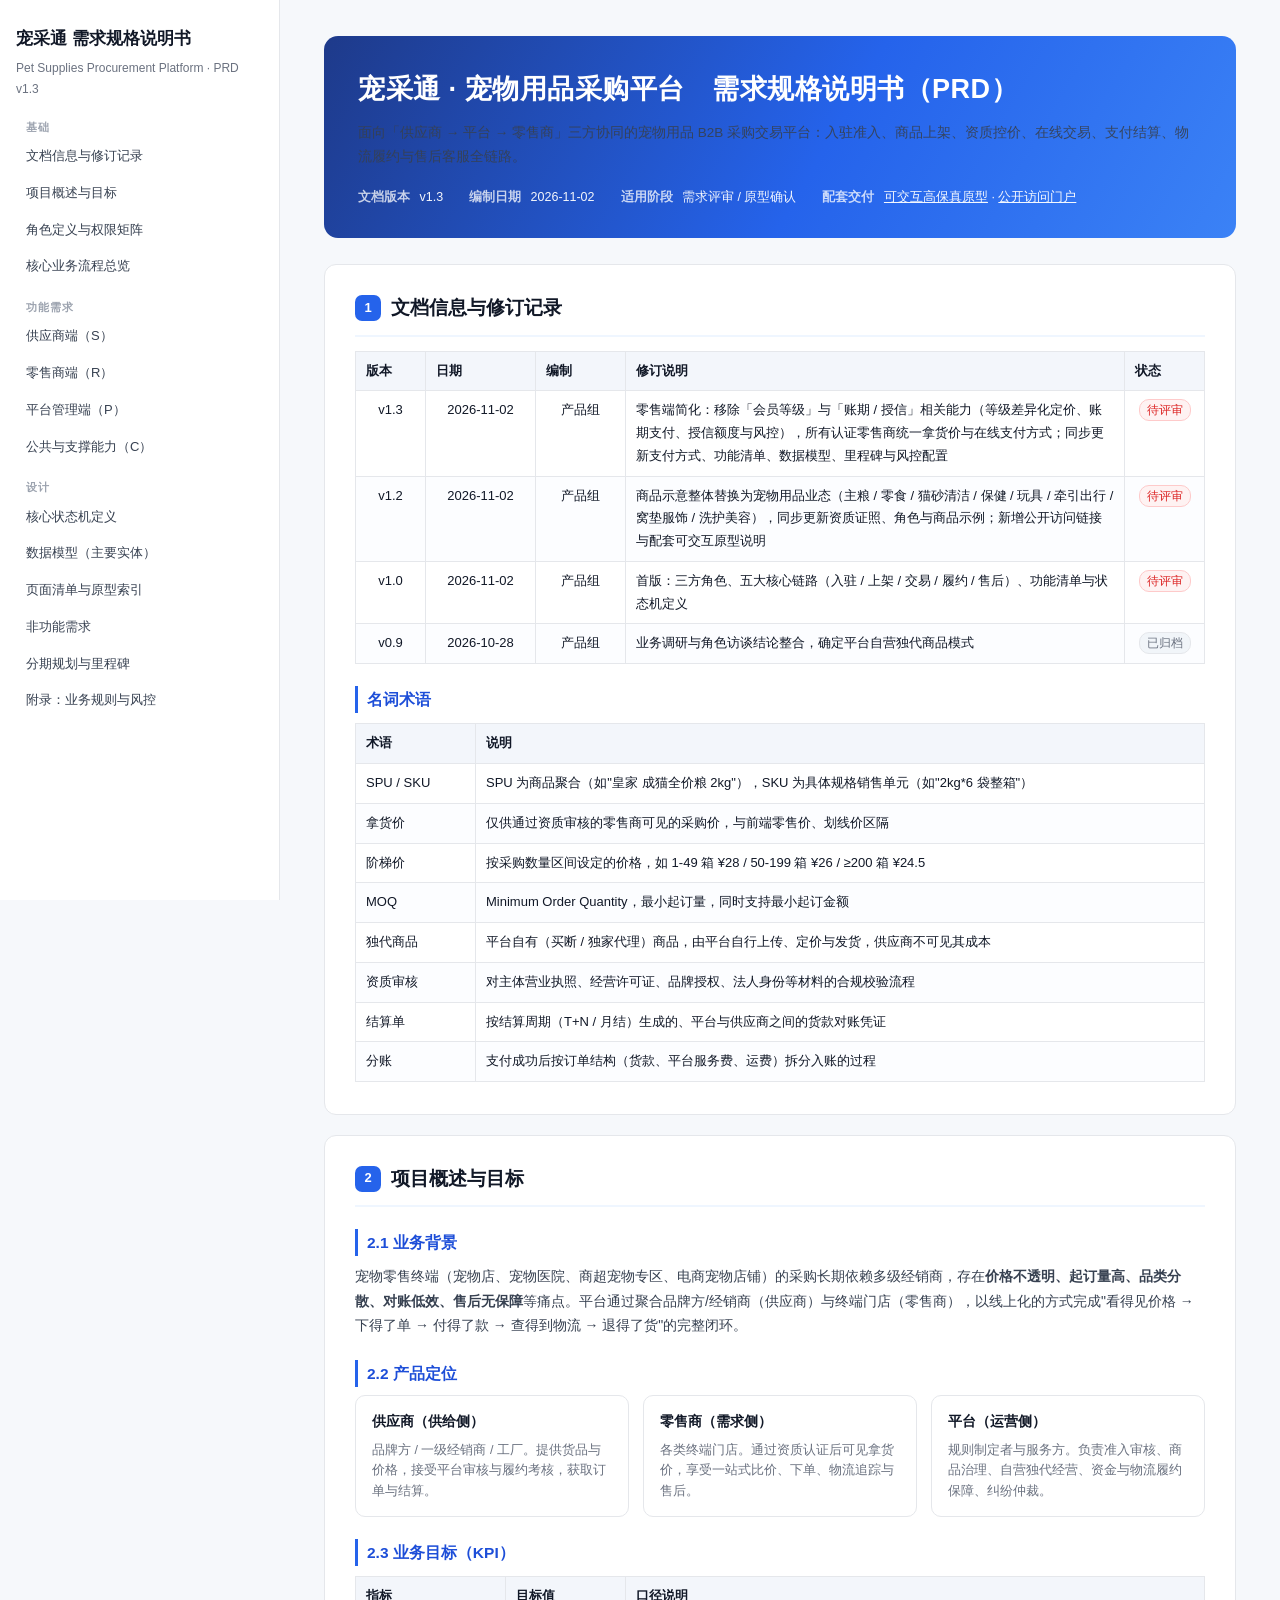
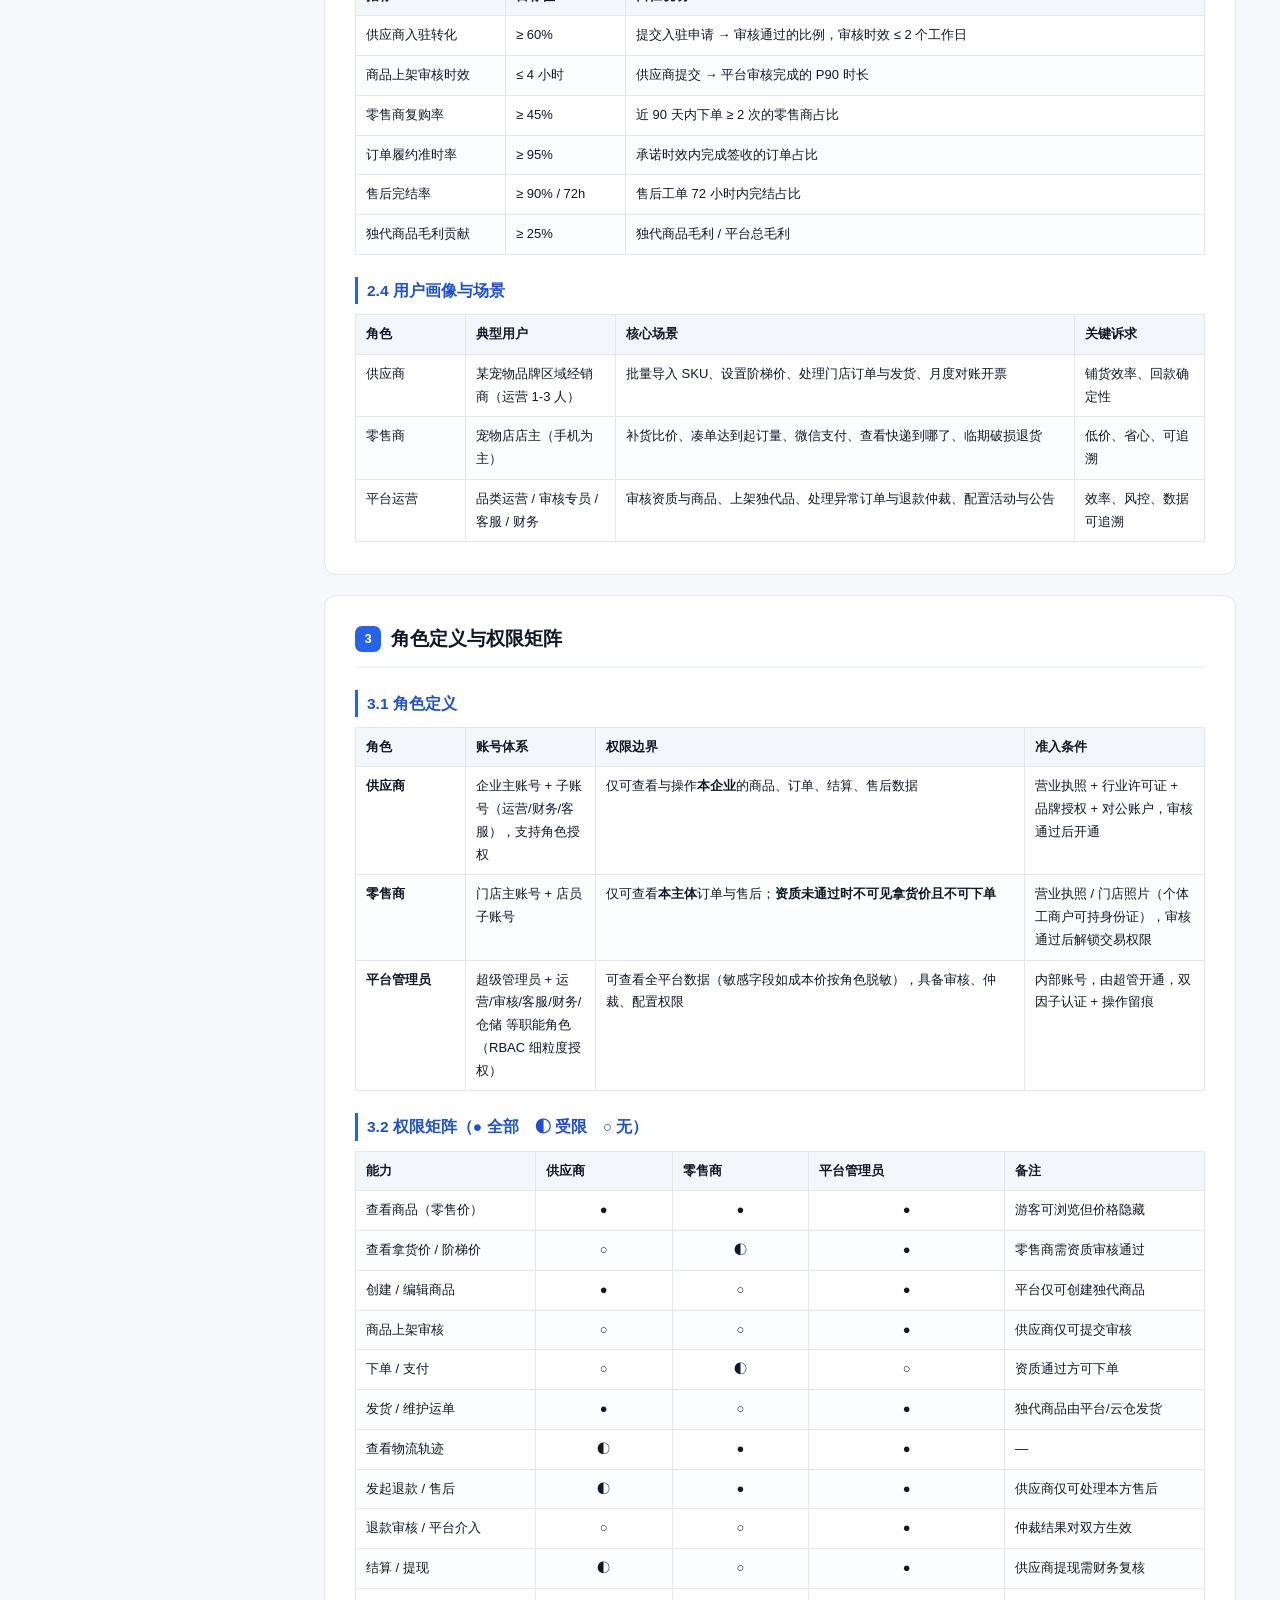
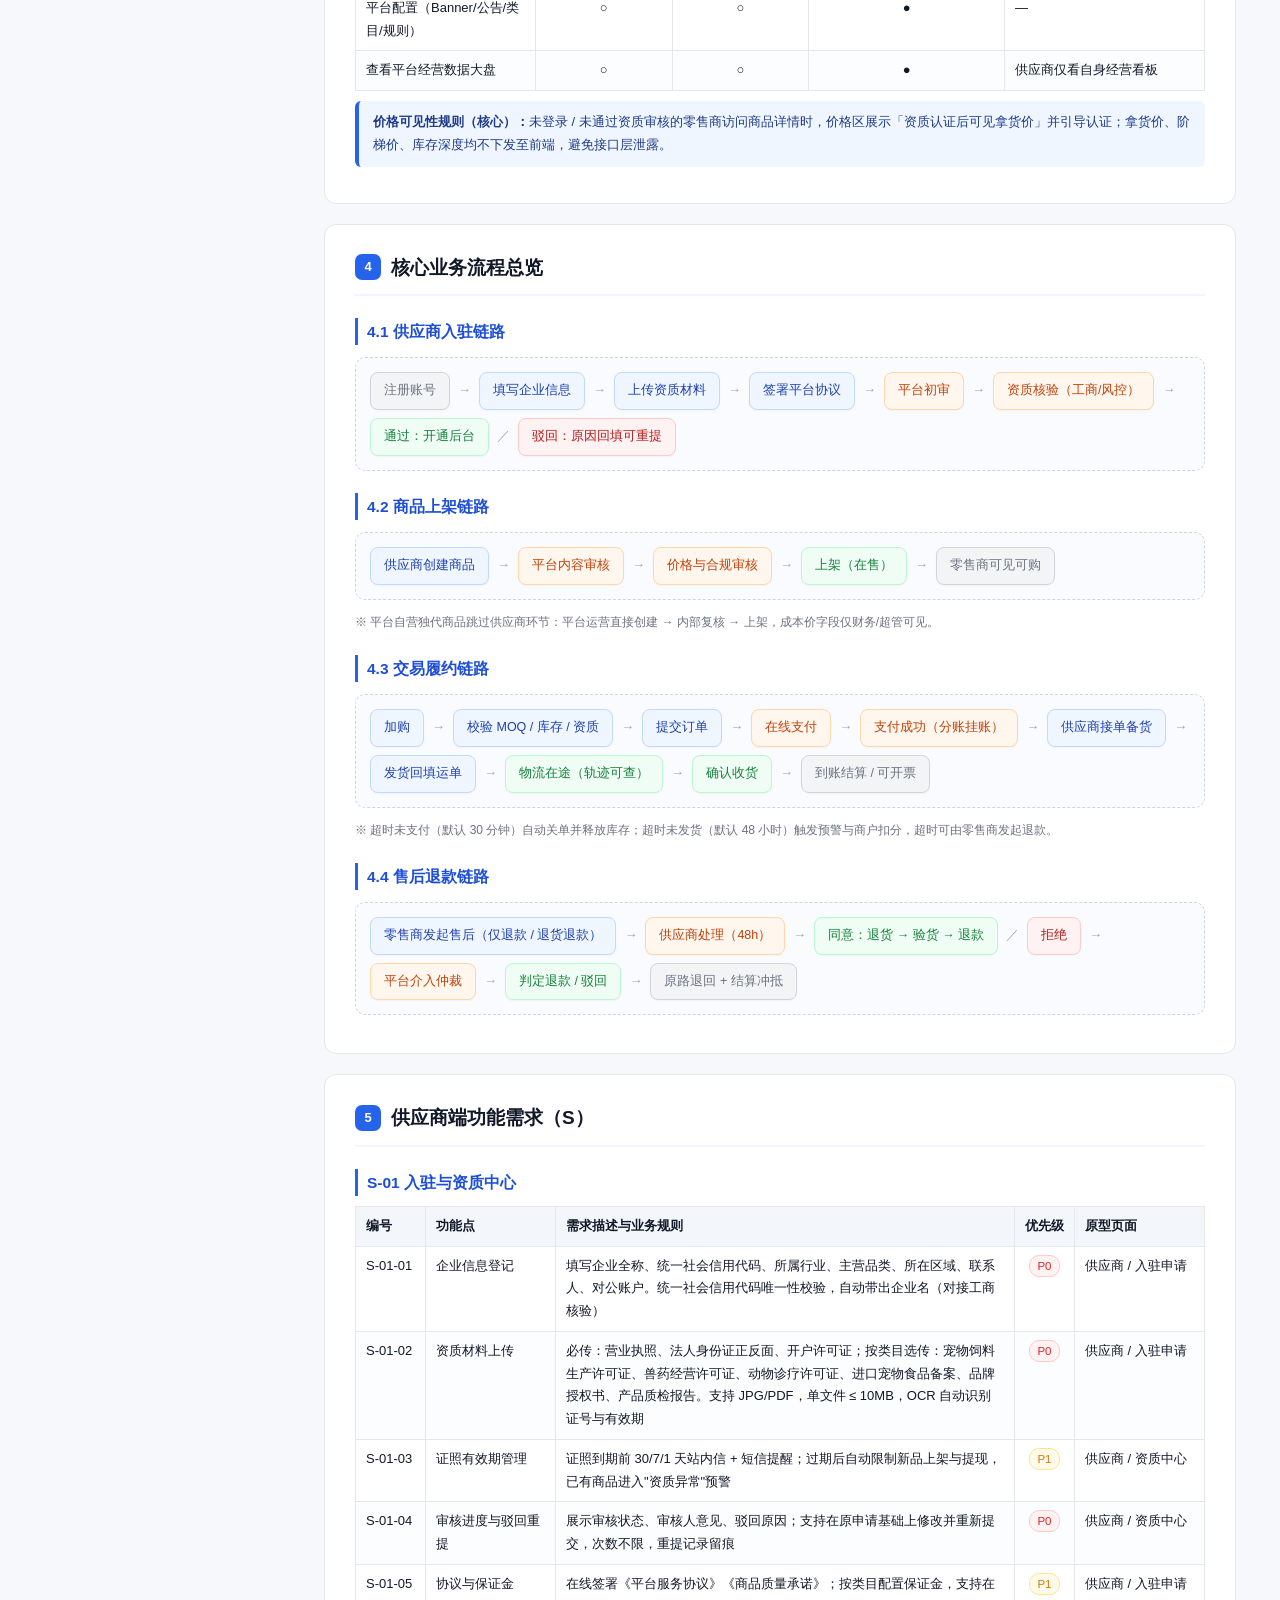
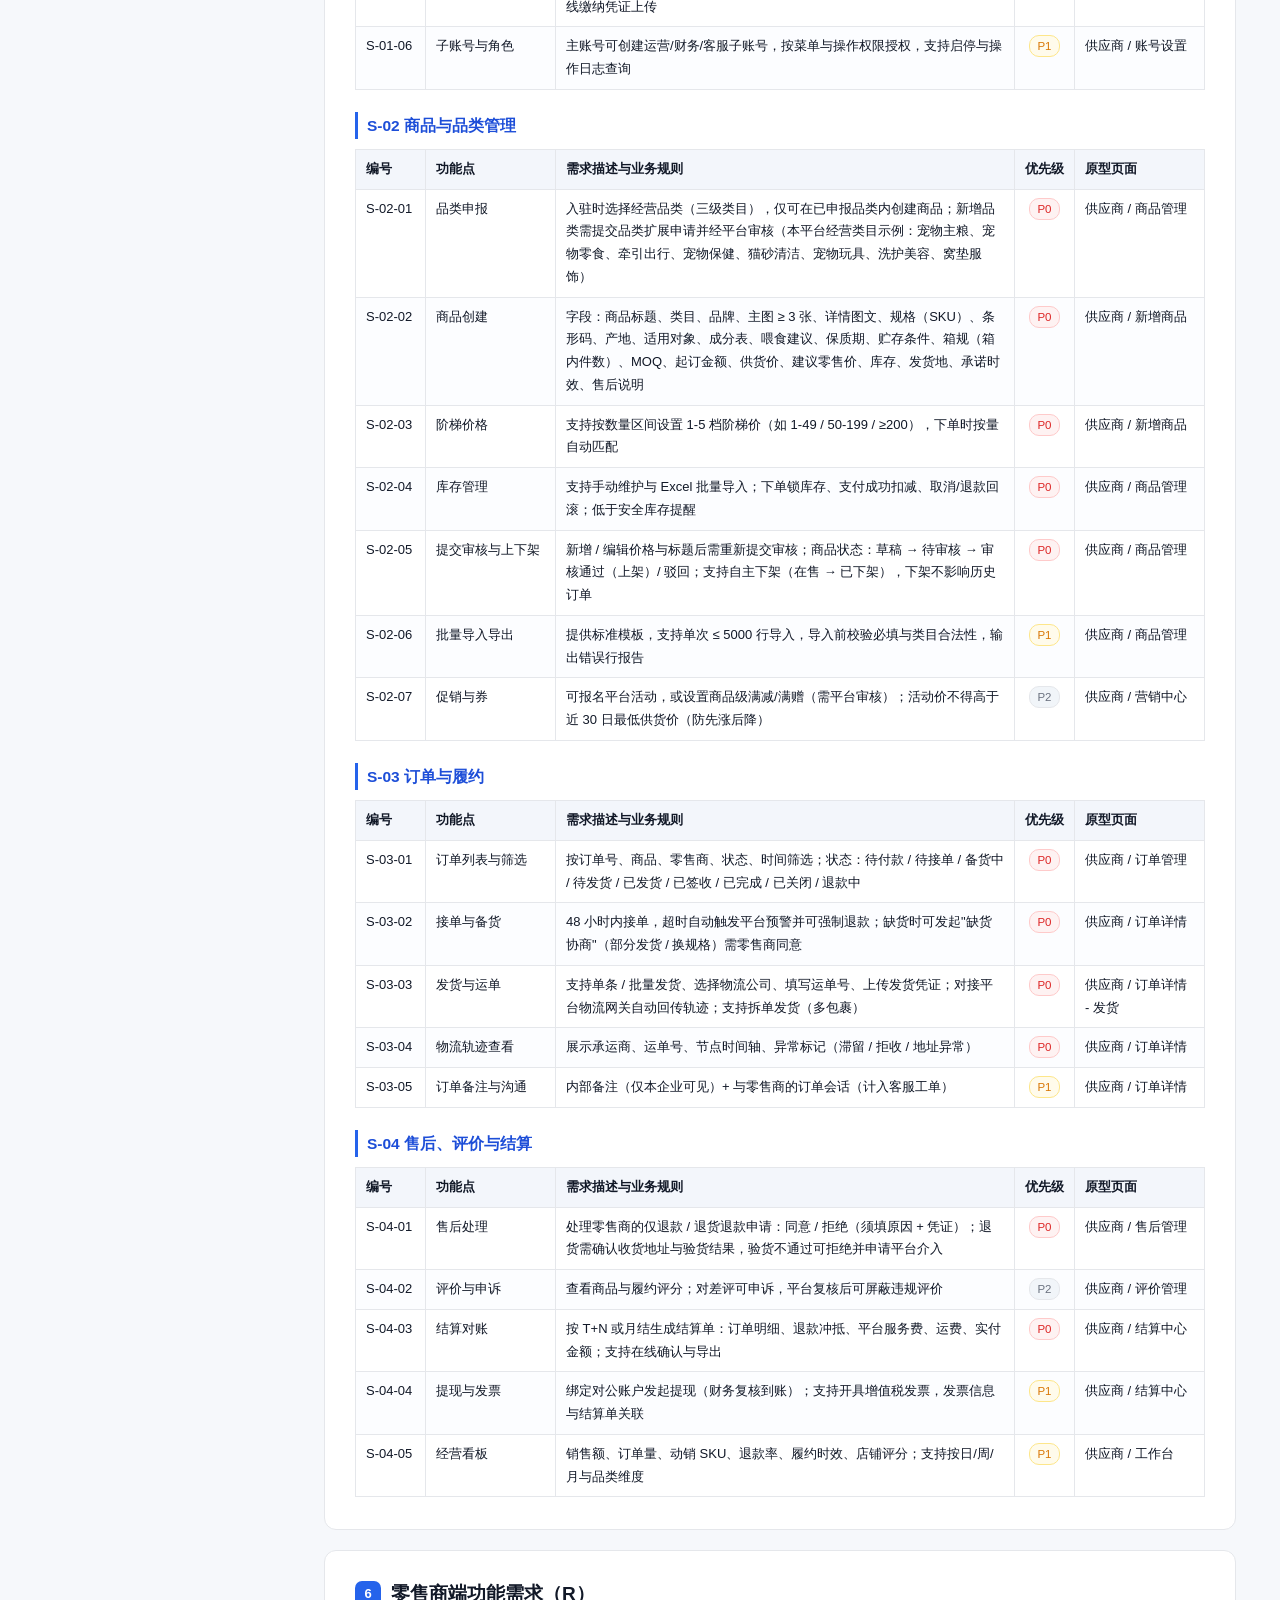
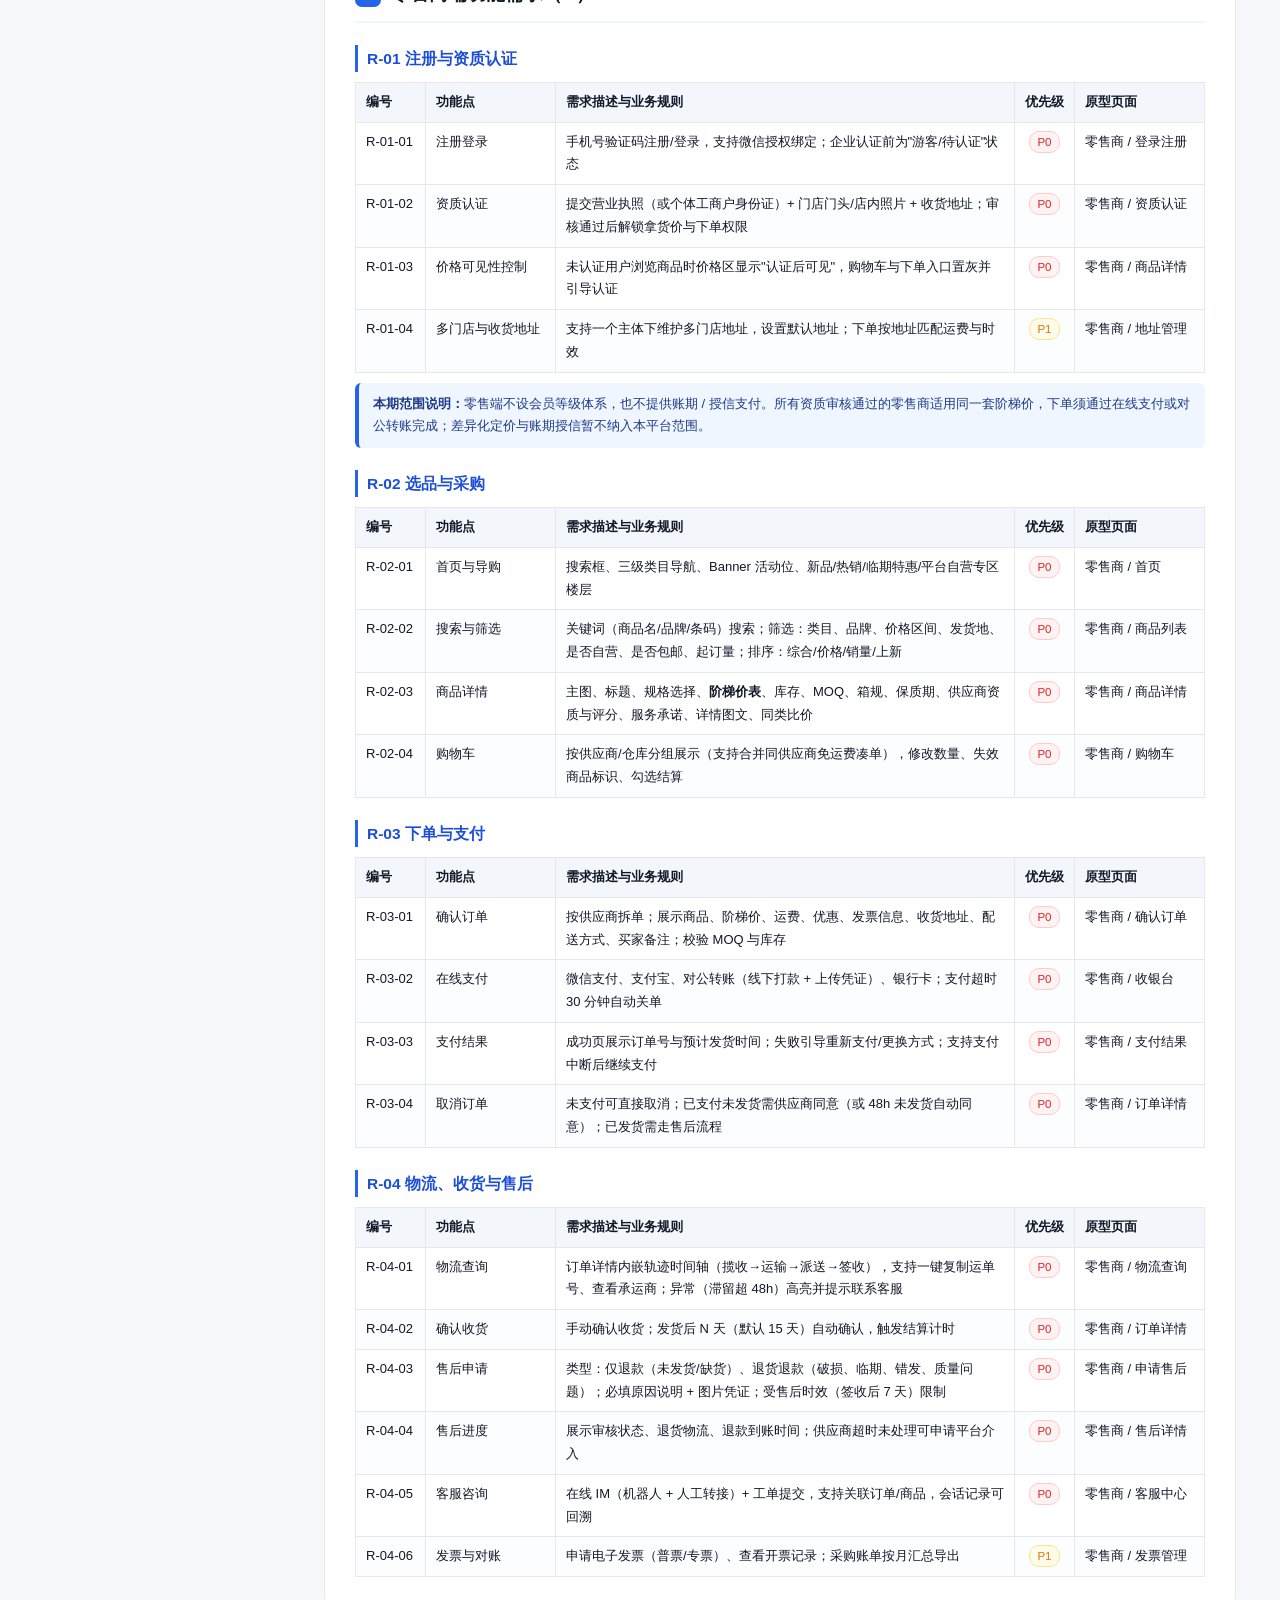
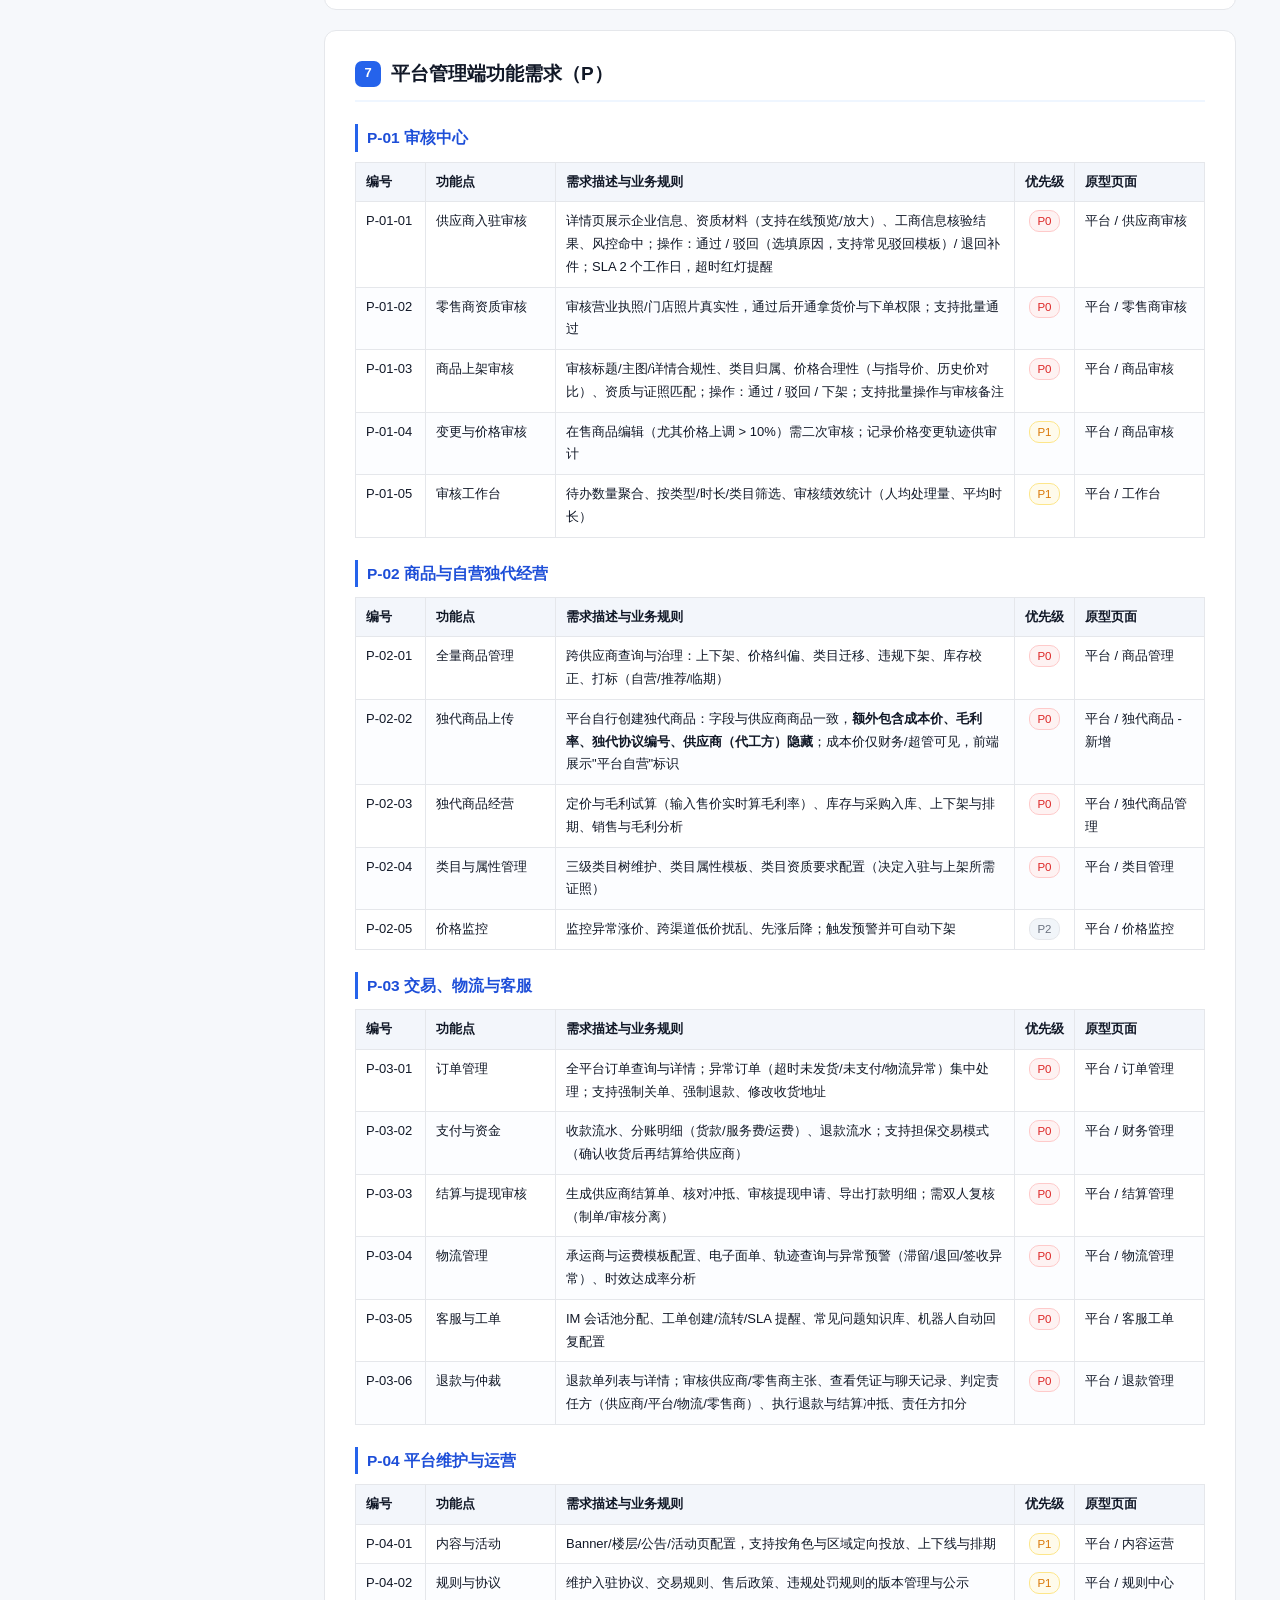
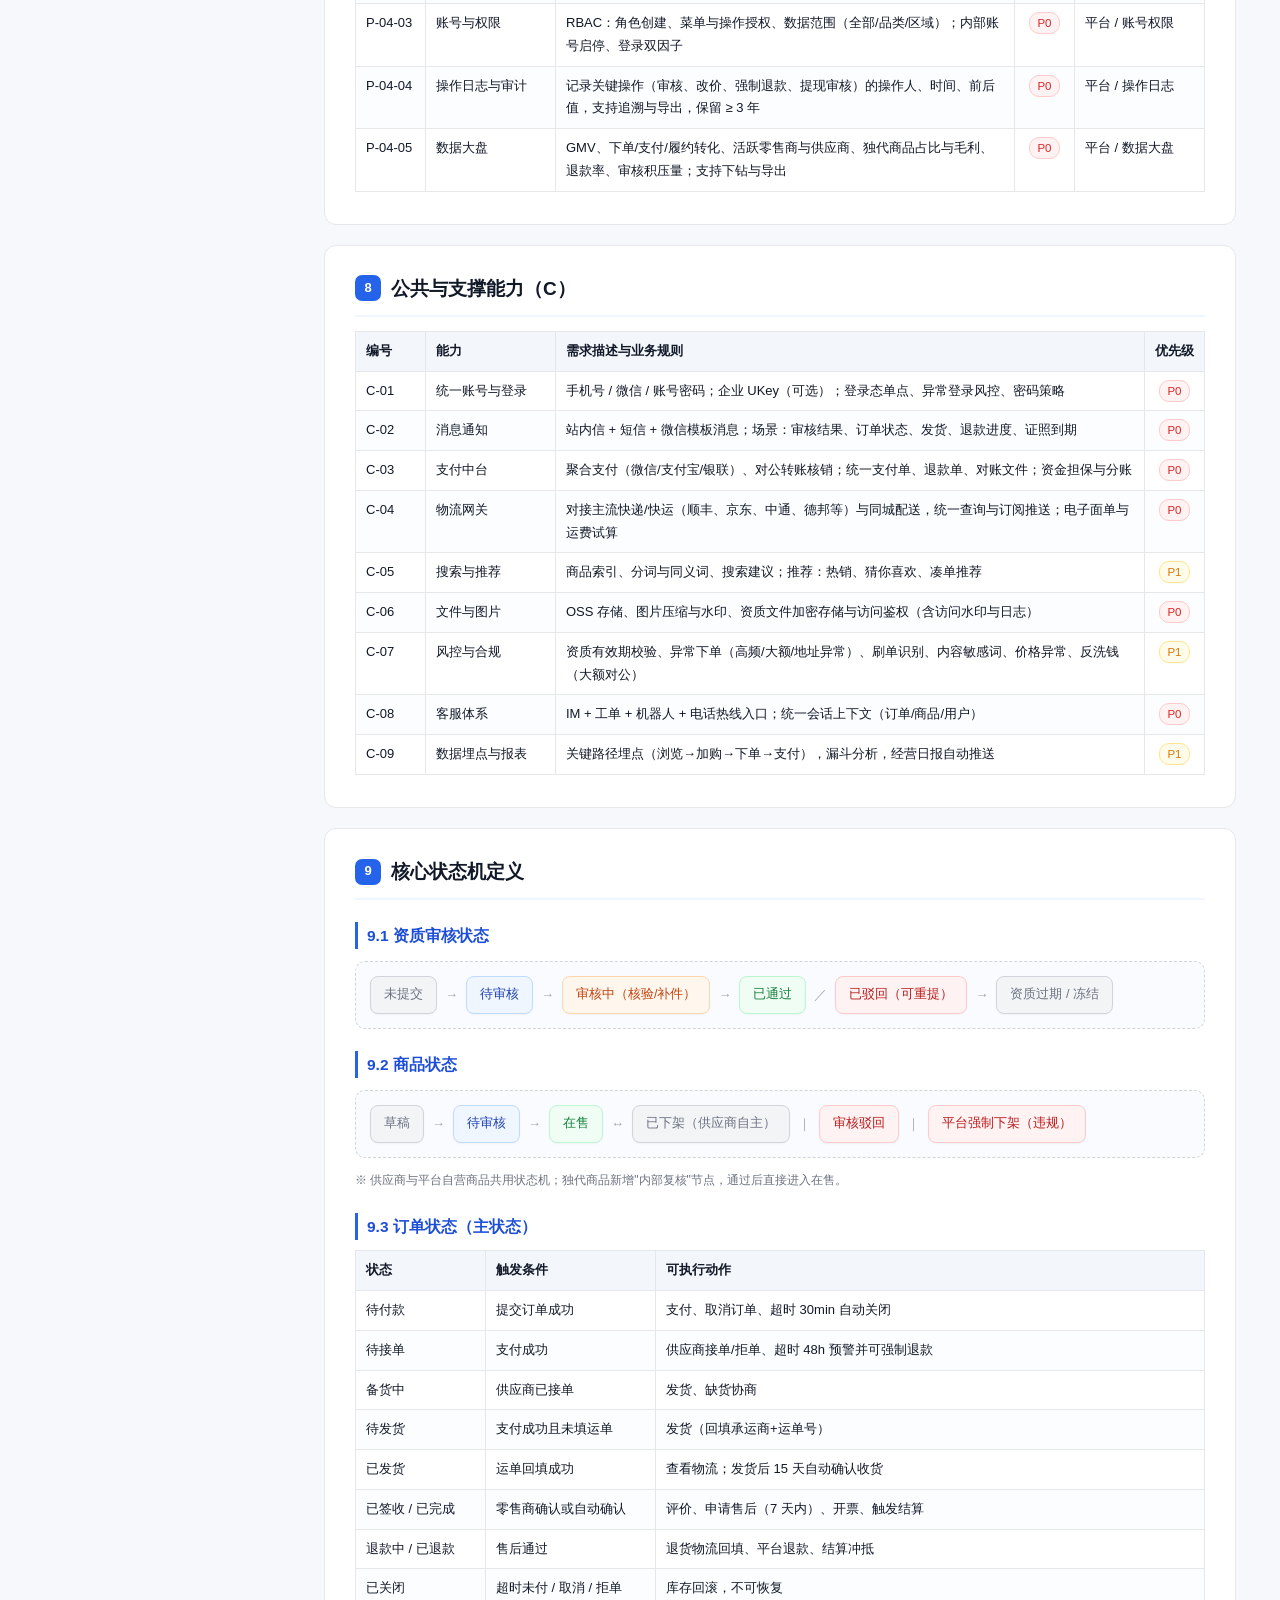
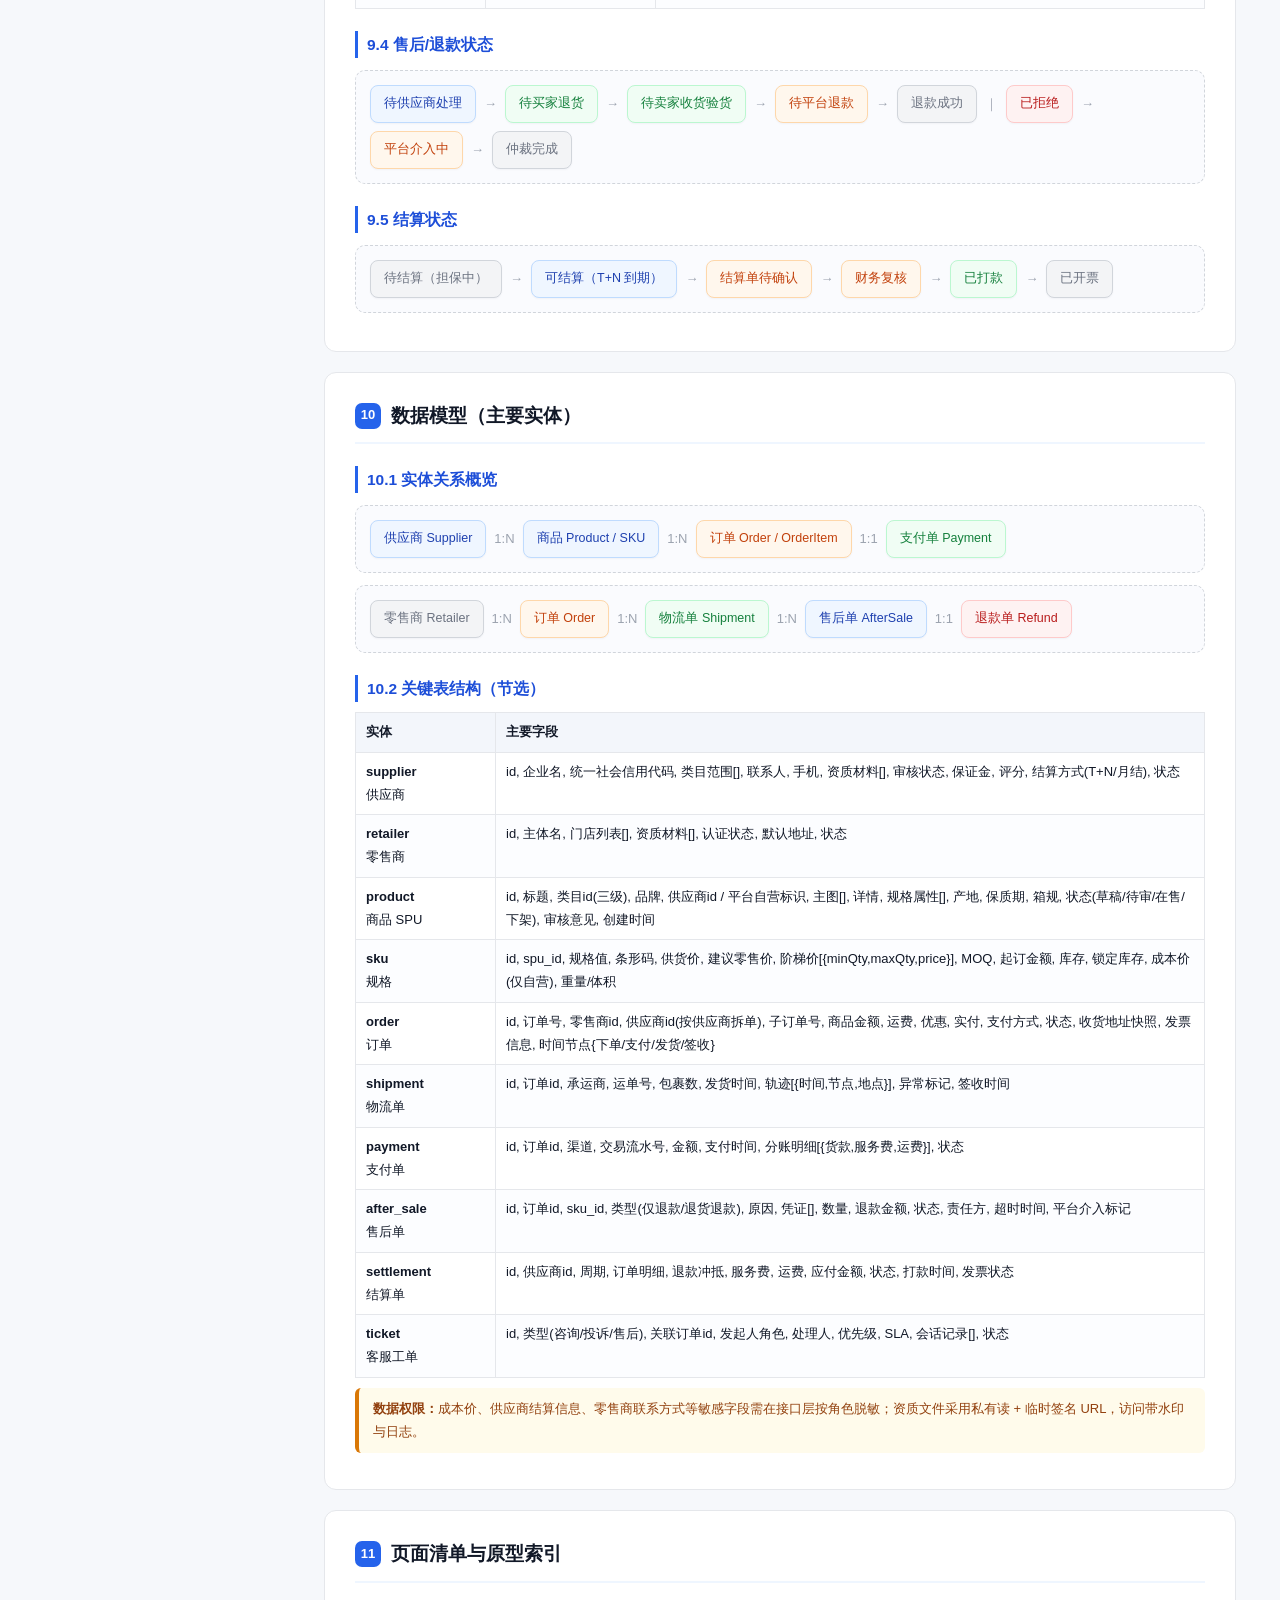
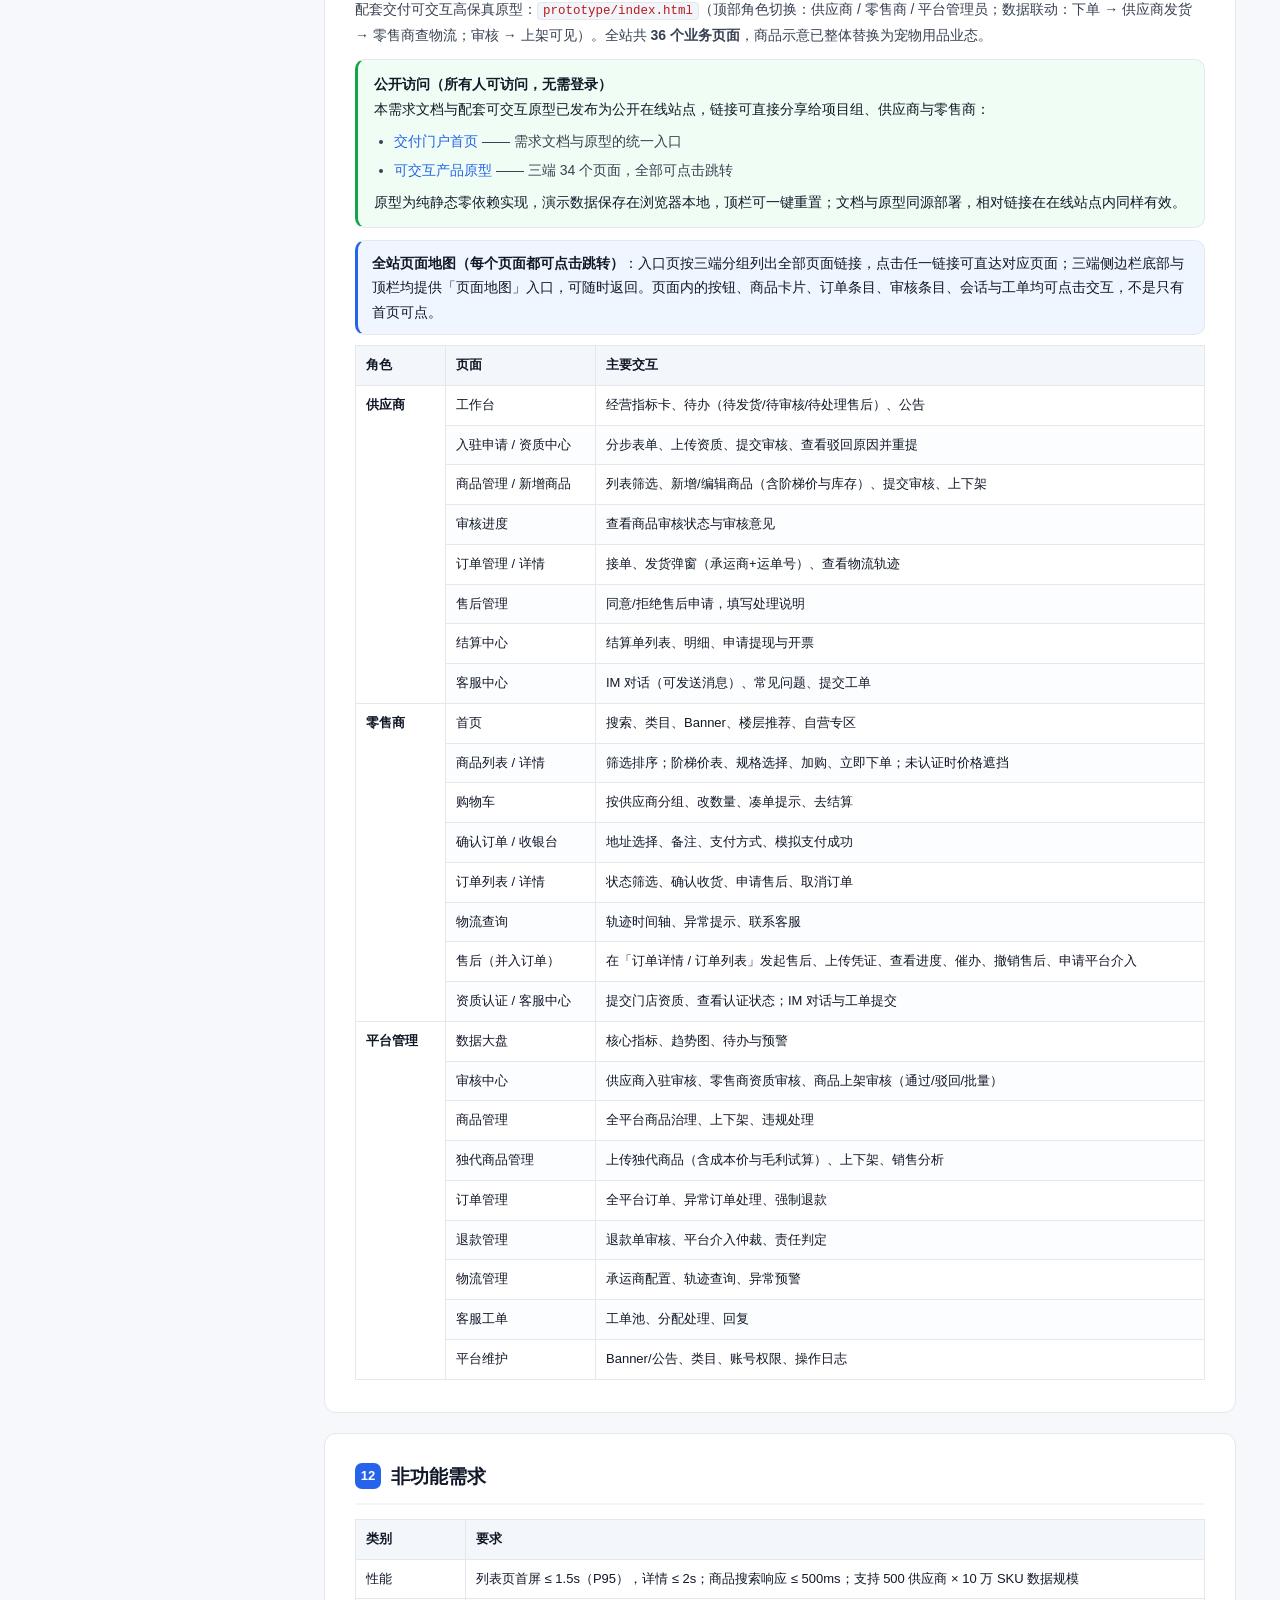
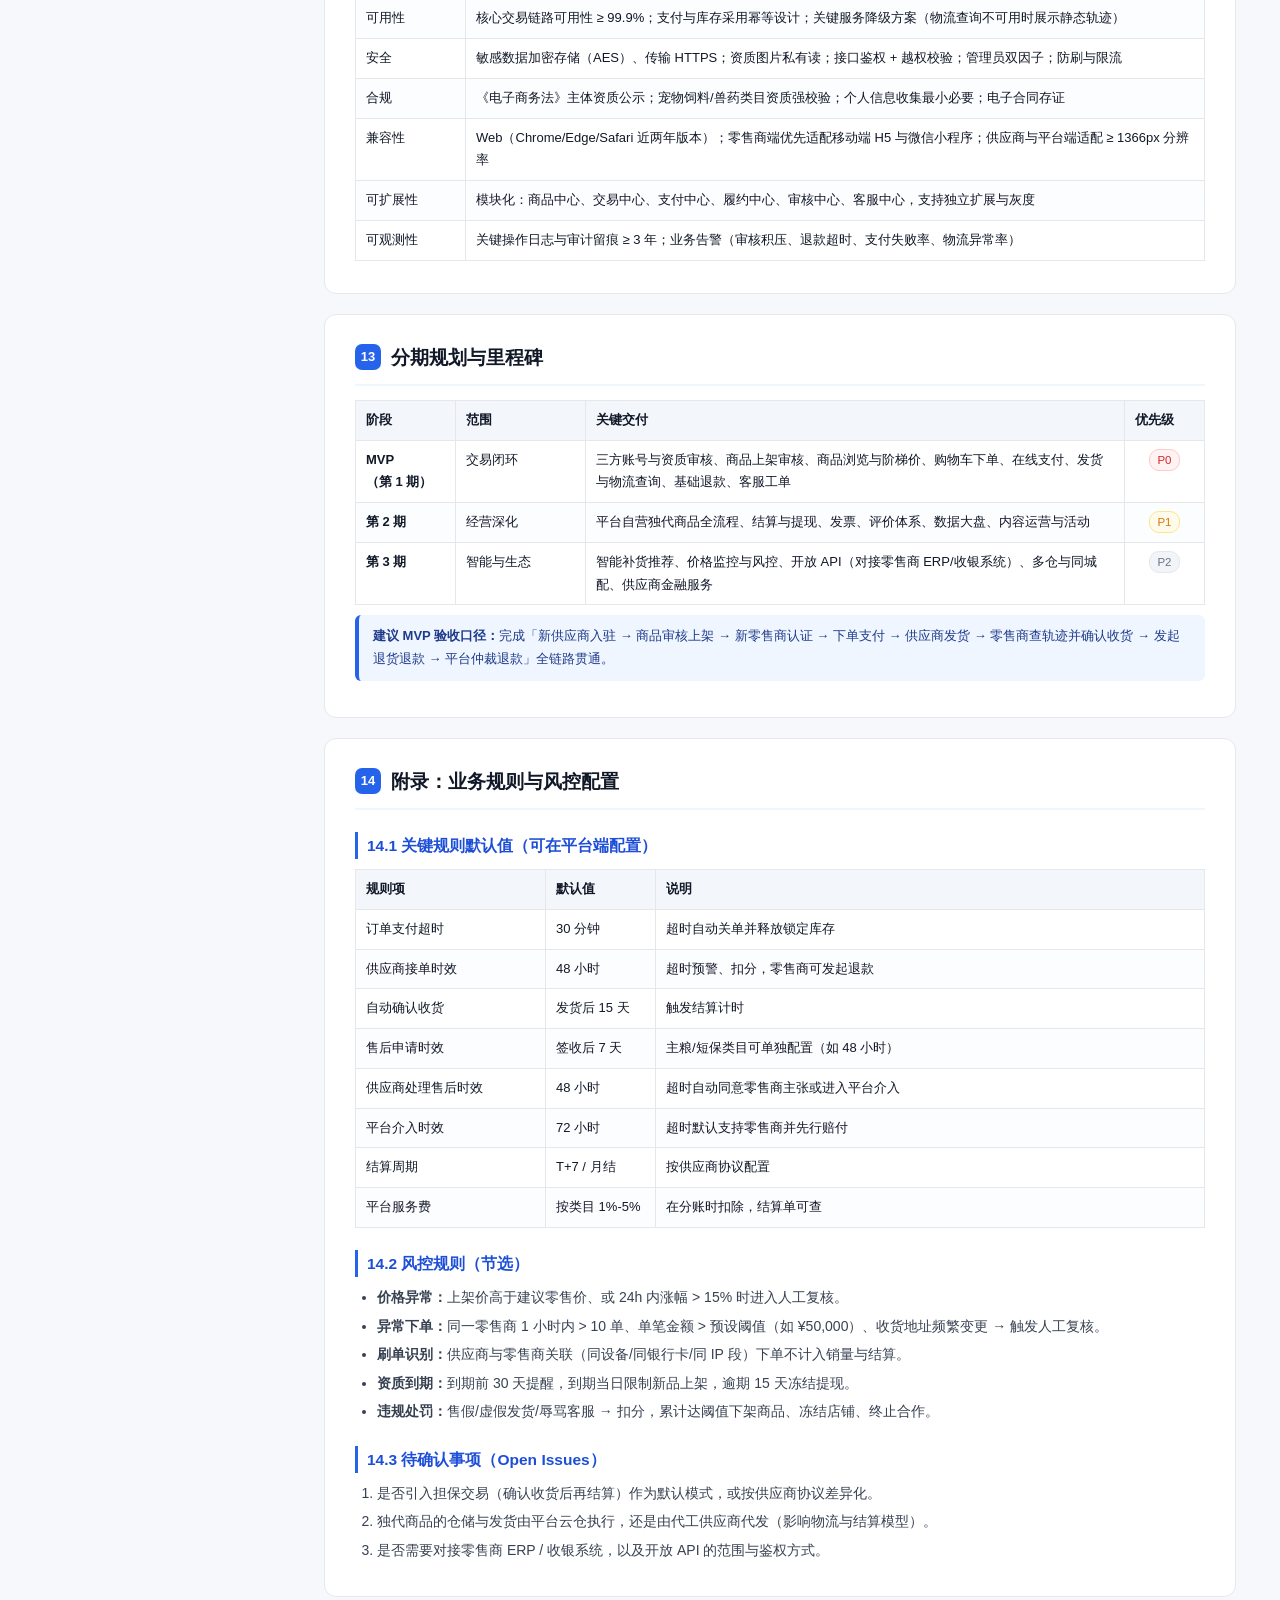
==== prd.html @ f3152f4f "feat: 宠采通宠物用品采购平台 PRD 与可交互原型（34 页）" ====
<!DOCTYPE html>
<html lang="zh-CN">
<head>
<meta charset="UTF-8">
<link rel="icon" href="data:image/svg+xml,<svg xmlns='http://www.w3.org/2000/svg' viewBox='0 0 100 100'><text y='.9em' font-size='90'>🐾</text></svg>">
<meta name="viewport" content="width=device-width, initial-scale=1.0">
<title>宠采通 · 宠物用品采购平台 需求规格说明书</title>
<style>
  :root{
    --brand:#2563eb; --brand-600:#1d4ed8; --brand-50:#eff6ff;
    --accent:#f97316; --accent-50:#fff7ed;
    --ok:#16a34a; --ok-50:#f0fdf4;
    --warn:#d97706; --warn-50:#fffbeb;
    --err:#dc2626; --err-50:#fef2f2;
    --t1:#111827; --t2:#374151; --t3:#6b7280; --t4:#9ca3af;
    --bd:#e5e7eb; --bd-2:#d1d5db; --bg:#f6f8fb; --card:#ffffff;
  }
  *{box-sizing:border-box}
  body{margin:0;background:var(--bg);color:var(--t1);
    font-family:"PingFang SC","Microsoft YaHei","Helvetica Neue",Arial,sans-serif;
    font-size:14px;line-height:1.75;-webkit-font-smoothing:antialiased}
  a{color:var(--brand);text-decoration:none}
  a:hover{text-decoration:underline}
  .layout{display:flex;max-width:1440px;margin:0 auto;align-items:flex-start}
  /* 侧边目录 */
  .toc{position:sticky;top:0;width:280px;flex:0 0 280px;height:100vh;overflow-y:auto;
    background:var(--card);border-right:1px solid var(--bd);padding:24px 16px 60px}
  .toc h1{font-size:17px;margin:0 0 4px}
  .toc .sub{font-size:12px;color:var(--t3);margin-bottom:18px}
  .toc ol{list-style:none;margin:0;padding:0;font-size:13px}
  .toc li{margin:2px 0}
  .toc a{display:block;padding:6px 10px;border-radius:6px;color:var(--t2)}
  .toc a:hover{background:var(--brand-50);color:var(--brand);text-decoration:none}
  .toc .lv2{padding-left:26px;font-size:12.5px;color:var(--t3)}
  .toc .grp{margin-top:14px;padding:0 10px;font-size:11px;letter-spacing:1px;color:var(--t4);font-weight:700}
  /* 正文 */
  main{flex:1;min-width:0;padding:36px 44px 100px;background:var(--bg)}
  .doc-head{background:linear-gradient(120deg,#1e3a8a,#2563eb 55%,#3b82f6);
    color:#fff;border-radius:14px;padding:30px 34px;margin-bottom:26px}
  .doc-head h1{font-size:27px;margin:0 0 8px;letter-spacing:.5px}
  .doc-head p{margin:0;opacity:.9;font-size:13.5px}
  .meta{display:flex;gap:26px;flex-wrap:wrap;margin-top:18px;font-size:12.5px;opacity:.95}
  .meta b{font-weight:600;opacity:.8;margin-right:6px}
  section{background:var(--card);border:1px solid var(--bd);border-radius:12px;
    padding:26px 30px;margin-bottom:20px}
  h2{font-size:19px;margin:0 0 14px;padding-bottom:10px;border-bottom:2px solid var(--brand-50);
    display:flex;align-items:center;gap:10px}
  h2 .n{background:var(--brand);color:#fff;width:26px;height:26px;border-radius:7px;
    font-size:13px;display:inline-flex;align-items:center;justify-content:center}
  h3{font-size:15.5px;margin:22px 0 8px;color:var(--brand-600);
    border-left:3px solid var(--brand);padding-left:9px}
  h4{font-size:14px;margin:16px 0 6px;color:var(--t1)}
  p{margin:8px 0;color:var(--t2)}
  ul,ol{margin:8px 0;padding-left:22px;color:var(--t2)}
  li{margin:4px 0}
  table{width:100%;border-collapse:collapse;margin:10px 0 6px;font-size:13px}
  th,td{border:1px solid var(--bd);padding:8px 10px;text-align:left;vertical-align:top}
  th{background:#f3f6fb;color:var(--t1);font-weight:600;white-space:nowrap}
  tbody tr:nth-child(even) td{background:#fcfdff}
  td.c{text-align:center;white-space:nowrap}
  code{background:#f1f5f9;border:1px solid var(--bd);border-radius:4px;padding:1px 5px;
    font-family:Consolas,Menlo,monospace;font-size:12.5px;color:#b91c1c}
  .tag{display:inline-block;padding:1px 7px;border-radius:10px;font-size:11.5px;line-height:18px;
    border:1px solid transparent;white-space:nowrap}
  .p0{background:var(--err-50);color:var(--err);border-color:#fecaca}
  .p1{background:var(--warn-50);color:var(--warn);border-color:#fde68a}
  .p2{background:#f1f5f9;color:var(--t3);border-color:var(--bd)}
  .note{background:var(--brand-50);border-left:4px solid var(--brand);border-radius:6px;
    padding:10px 14px;margin:10px 0;font-size:13px;color:#1e3a8a}
  .warn{background:var(--warn-50);border-left:4px solid var(--warn);border-radius:6px;
    padding:10px 14px;margin:10px 0;font-size:13px;color:#92400e}
  /* 流程 / 状态机 */
  .flow{display:flex;align-items:center;flex-wrap:wrap;gap:8px;margin:12px 0;padding:14px;
    background:#fafbfe;border:1px dashed var(--bd-2);border-radius:10px}
  .node{background:#fff;border:1px solid var(--bd-2);border-radius:8px;padding:7px 13px;
    font-size:12.5px;box-shadow:0 1px 2px rgba(16,24,40,.04)}
  .node.blue{background:var(--brand-50);border-color:#bfdbfe;color:#1e40af}
  .node.green{background:var(--ok-50);border-color:#bbf7d0;color:#15803d}
  .node.orange{background:var(--accent-50);border-color:#fed7aa;color:#c2410c}
  .node.red{background:var(--err-50);border-color:#fecaca;color:#b91c1c}
  .node.gray{background:#f3f4f6;color:var(--t3)}
  .arw{color:var(--t4);font-size:13px}
  .grid2{display:grid;grid-template-columns:1fr 1fr;gap:16px}
  .grid3{display:grid;grid-template-columns:repeat(3,1fr);gap:14px}
  .card{border:1px solid var(--bd);border-radius:10px;padding:14px 16px;background:#fff}
  .card h5{margin:0 0 6px;font-size:13.5px;color:var(--t1)}
  .card p{margin:0;font-size:12.5px;color:var(--t3);line-height:1.65}
  .kv{display:grid;grid-template-columns:120px 1fr;gap:4px 12px;font-size:13px;margin:8px 0}
  .kv dt{color:var(--t3)}
  .kv dd{margin:0;color:var(--t2)}
  .legend{font-size:12px;color:var(--t3);margin:6px 0 0}
  .foot{text-align:center;color:var(--t4);font-size:12px;padding:20px}
  @media print{.toc{display:none}main{padding:0}section{break-inside:avoid;box-shadow:none}}
</style>
</head>
<body>
<div class="layout">
<nav class="toc">
  <h1>宠采通 需求规格说明书</h1>
  <div class="sub">Pet Supplies Procurement Platform · PRD v1.3</div>
  <div class="grp">基础</div>
  <ol>
    <li><a href="#s1">文档信息与修订记录</a></li>
    <li><a href="#s2">项目概述与目标</a></li>
    <li><a href="#s3">角色定义与权限矩阵</a></li>
    <li><a href="#s4">核心业务流程总览</a></li>
  </ol>
  <div class="grp">功能需求</div>
  <ol>
    <li><a href="#s5">供应商端（S）</a></li>
    <li><a href="#s6">零售商端（R）</a></li>
    <li><a href="#s7">平台管理端（P）</a></li>
    <li><a href="#s8">公共与支撑能力（C）</a></li>
  </ol>
  <div class="grp">设计</div>
  <ol>
    <li><a href="#s9">核心状态机定义</a></li>
    <li><a href="#s10">数据模型（主要实体）</a></li>
    <li><a href="#s11">页面清单与原型索引</a></li>
    <li><a href="#s12">非功能需求</a></li>
    <li><a href="#s13">分期规划与里程碑</a></li>
    <li><a href="#s14">附录：业务规则与风控</a></li>
  </ol>
</nav>

<main>
<div class="doc-head">
  <h1>宠采通 · 宠物用品采购平台　需求规格说明书（PRD）</h1>
  <p>面向「供应商 → 平台 → 零售商」三方协同的宠物用品 B2B 采购交易平台：入驻准入、商品上架、资质控价、在线交易、支付结算、物流履约与售后客服全链路。</p>
  <div class="meta">
    <span><b>文档版本</b> v1.3</span>
    <span><b>编制日期</b> 2026-11-02</span>
    <span><b>适用阶段</b> 需求评审 / 原型确认</span>
    <span><b>配套交付</b> <a href="prototype/index.html" style="color:#fff;text-decoration:underline">可交互高保真原型</a> · <a href="index.html" style="color:#fff;text-decoration:underline">公开访问门户</a></span>
  </div>
</div>

<!-- 1 -->
<section id="s1">
<h2><span class="n">1</span>文档信息与修订记录</h2>
<table>
  <thead><tr><th style="width:70px">版本</th><th style="width:110px">日期</th><th style="width:90px">编制</th><th>修订说明</th><th style="width:80px">状态</th></tr></thead>
  <tbody>
    <tr><td class="c">v1.3</td><td class="c">2026-11-02</td><td class="c">产品组</td><td>零售端简化：移除「会员等级」与「账期 / 授信」相关能力（等级差异化定价、账期支付、授信额度与风控），所有认证零售商统一拿货价与在线支付方式；同步更新支付方式、功能清单、数据模型、里程碑与风控配置</td><td class="c"><span class="tag p0">待评审</span></td></tr>
    <tr><td class="c">v1.2</td><td class="c">2026-11-02</td><td class="c">产品组</td><td>商品示意整体替换为宠物用品业态（主粮 / 零食 / 猫砂清洁 / 保健 / 玩具 / 牵引出行 / 窝垫服饰 / 洗护美容），同步更新资质证照、角色与商品示例；新增公开访问链接与配套可交互原型说明</td><td class="c"><span class="tag p0">待评审</span></td></tr>
    <tr><td class="c">v1.0</td><td class="c">2026-11-02</td><td class="c">产品组</td><td>首版：三方角色、五大核心链路（入驻 / 上架 / 交易 / 履约 / 售后）、功能清单与状态机定义</td><td class="c"><span class="tag p0">待评审</span></td></tr>
    <tr><td class="c">v0.9</td><td class="c">2026-10-28</td><td class="c">产品组</td><td>业务调研与角色访谈结论整合，确定平台自营独代商品模式</td><td class="c"><span class="tag p2">已归档</span></td></tr>
  </tbody>
</table>
<h3>名词术语</h3>
<table>
  <thead><tr><th style="width:120px">术语</th><th>说明</th></tr></thead>
  <tbody>
    <tr><td>SPU / SKU</td><td>SPU 为商品聚合（如"皇家 成猫全价粮 2kg"），SKU 为具体规格销售单元（如"2kg*6 袋整箱"）</td></tr>
    <tr><td>拿货价</td><td>仅供通过资质审核的零售商可见的采购价，与前端零售价、划线价区隔</td></tr>
    <tr><td>阶梯价</td><td>按采购数量区间设定的价格，如 1-49 箱 ¥28 / 50-199 箱 ¥26 / ≥200 箱 ¥24.5</td></tr>
    <tr><td>MOQ</td><td>Minimum Order Quantity，最小起订量，同时支持最小起订金额</td></tr>
    <tr><td>独代商品</td><td>平台自有（买断 / 独家代理）商品，由平台自行上传、定价与发货，供应商不可见其成本</td></tr>
    <tr><td>资质审核</td><td>对主体营业执照、经营许可证、品牌授权、法人身份等材料的合规校验流程</td></tr>
    <tr><td>结算单</td><td>按结算周期（T+N / 月结）生成的、平台与供应商之间的货款对账凭证</td></tr>
    <tr><td>分账</td><td>支付成功后按订单结构（货款、平台服务费、运费）拆分入账的过程</td></tr>
  </tbody>
</table>
</section>

<!-- 2 -->
<section id="s2">
<h2><span class="n">2</span>项目概述与目标</h2>
<h3>2.1 业务背景</h3>
<p>宠物零售终端（宠物店、宠物医院、商超宠物专区、电商宠物店铺）的采购长期依赖多级经销商，存在<strong>价格不透明、起订量高、品类分散、对账低效、售后无保障</strong>等痛点。平台通过聚合品牌方/经销商（供应商）与终端门店（零售商），以线上化的方式完成"看得见价格 → 下得了单 → 付得了款 → 查得到物流 → 退得了货"的完整闭环。</p>

<h3>2.2 产品定位</h3>
<div class="grid3">
  <div class="card"><h5>供应商（供给侧）</h5><p>品牌方 / 一级经销商 / 工厂。提供货品与价格，接受平台审核与履约考核，获取订单与结算。</p></div>
  <div class="card"><h5>零售商（需求侧）</h5><p>各类终端门店。通过资质认证后可见拿货价，享受一站式比价、下单、物流追踪与售后。</p></div>
  <div class="card"><h5>平台（运营侧）</h5><p>规则制定者与服务方。负责准入审核、商品治理、自营独代经营、资金与物流履约保障、纠纷仲裁。</p></div>
</div>

<h3>2.3 业务目标（KPI）</h3>
<table>
  <thead><tr><th style="width:150px">指标</th><th style="width:120px">目标值</th><th>口径说明</th></tr></thead>
  <tbody>
    <tr><td>供应商入驻转化</td><td>≥ 60%</td><td>提交入驻申请 → 审核通过的比例，审核时效 ≤ 2 个工作日</td></tr>
    <tr><td>商品上架审核时效</td><td>≤ 4 小时</td><td>供应商提交 → 平台审核完成的 P90 时长</td></tr>
    <tr><td>零售商复购率</td><td>≥ 45%</td><td>近 90 天内下单 ≥ 2 次的零售商占比</td></tr>
    <tr><td>订单履约准时率</td><td>≥ 95%</td><td>承诺时效内完成签收的订单占比</td></tr>
    <tr><td>售后完结率</td><td>≥ 90% / 72h</td><td>售后工单 72 小时内完结占比</td></tr>
    <tr><td>独代商品毛利贡献</td><td>≥ 25%</td><td>独代商品毛利 / 平台总毛利</td></tr>
  </tbody>
</table>

<h3>2.4 用户画像与场景</h3>
<table>
  <thead><tr><th style="width:110px">角色</th><th style="width:150px">典型用户</th><th>核心场景</th><th style="width:130px">关键诉求</th></tr></thead>
  <tbody>
    <tr><td>供应商</td><td>某宠物品牌区域经销商（运营 1-3 人）</td><td>批量导入 SKU、设置阶梯价、处理门店订单与发货、月度对账开票</td><td>铺货效率、回款确定性</td></tr>
    <tr><td>零售商</td><td>宠物店店主（手机为主）</td><td>补货比价、凑单达到起订量、微信支付、查看快递到哪了、临期破损退货</td><td>低价、省心、可追溯</td></tr>
    <tr><td>平台运营</td><td>品类运营 / 审核专员 / 客服 / 财务</td><td>审核资质与商品、上架独代品、处理异常订单与退款仲裁、配置活动与公告</td><td>效率、风控、数据可追溯</td></tr>
  </tbody>
</table>
</section>

<!-- 3 -->
<section id="s3">
<h2><span class="n">3</span>角色定义与权限矩阵</h2>
<h3>3.1 角色定义</h3>
<table>
  <thead><tr><th style="width:110px">角色</th><th style="width:130px">账号体系</th><th>权限边界</th><th style="width:180px">准入条件</th></tr></thead>
  <tbody>
    <tr><td><b>供应商</b></td><td>企业主账号 + 子账号（运营/财务/客服），支持角色授权</td><td>仅可查看与操作<b>本企业</b>的商品、订单、结算、售后数据</td><td>营业执照 + 行业许可证 + 品牌授权 + 对公账户，审核通过后开通</td></tr>
    <tr><td><b>零售商</b></td><td>门店主账号 + 店员子账号</td><td>仅可查看<b>本主体</b>订单与售后；<b>资质未通过时不可见拿货价且不可下单</b></td><td>营业执照 / 门店照片（个体工商户可持身份证），审核通过后解锁交易权限</td></tr>
    <tr><td><b>平台管理员</b></td><td>超级管理员 + 运营/审核/客服/财务/仓储 等职能角色（RBAC 细粒度授权）</td><td>可查看全平台数据（敏感字段如成本价按角色脱敏），具备审核、仲裁、配置权限</td><td>内部账号，由超管开通，双因子认证 + 操作留痕</td></tr>
  </tbody>
</table>

<h3>3.2 权限矩阵（● 全部　◐ 受限　○ 无）</h3>
<table>
  <thead><tr><th style="width:180px">能力</th><th class="c">供应商</th><th class="c">零售商</th><th class="c">平台管理员</th><th style="width:200px">备注</th></tr></thead>
  <tbody>
    <tr><td>查看商品（零售价）</td><td class="c">●</td><td class="c">●</td><td class="c">●</td><td>游客可浏览但价格隐藏</td></tr>
    <tr><td>查看拿货价 / 阶梯价</td><td class="c">○</td><td class="c">◐</td><td class="c">●</td><td>零售商需资质审核通过</td></tr>
    <tr><td>创建 / 编辑商品</td><td class="c">●</td><td class="c">○</td><td class="c">●</td><td>平台仅可创建独代商品</td></tr>
    <tr><td>商品上架审核</td><td class="c">○</td><td class="c">○</td><td class="c">●</td><td>供应商仅可提交审核</td></tr>
    <tr><td>下单 / 支付</td><td class="c">○</td><td class="c">◐</td><td class="c">○</td><td>资质通过方可下单</td></tr>
    <tr><td>发货 / 维护运单</td><td class="c">●</td><td class="c">○</td><td class="c">●</td><td>独代商品由平台/云仓发货</td></tr>
    <tr><td>查看物流轨迹</td><td class="c">◐</td><td class="c">●</td><td class="c">●</td><td>—</td></tr>
    <tr><td>发起退款 / 售后</td><td class="c">◐</td><td class="c">●</td><td class="c">●</td><td>供应商仅可处理本方售后</td></tr>
    <tr><td>退款审核 / 平台介入</td><td class="c">○</td><td class="c">○</td><td class="c">●</td><td>仲裁结果对双方生效</td></tr>
    <tr><td>结算 / 提现</td><td class="c">◐</td><td class="c">○</td><td class="c">●</td><td>供应商提现需财务复核</td></tr>
    <tr><td>平台配置（Banner/公告/类目/规则）</td><td class="c">○</td><td class="c">○</td><td class="c">●</td><td>—</td></tr>
    <tr><td>查看平台经营数据大盘</td><td class="c">○</td><td class="c">○</td><td class="c">●</td><td>供应商仅看自身经营看板</td></tr>
  </tbody>
</table>
<div class="note"><b>价格可见性规则（核心）：</b>未登录 / 未通过资质审核的零售商访问商品详情时，价格区展示「资质认证后可见拿货价」并引导认证；拿货价、阶梯价、库存深度均不下发至前端，避免接口层泄露。</div>
</section>

<!-- 4 -->
<section id="s4">
<h2><span class="n">4</span>核心业务流程总览</h2>

<h3>4.1 供应商入驻链路</h3>
<div class="flow">
  <span class="node gray">注册账号</span><span class="arw">→</span>
  <span class="node blue">填写企业信息</span><span class="arw">→</span>
  <span class="node blue">上传资质材料</span><span class="arw">→</span>
  <span class="node blue">签署平台协议</span><span class="arw">→</span>
  <span class="node orange">平台初审</span><span class="arw">→</span>
  <span class="node orange">资质核验（工商/风控）</span><span class="arw">→</span>
  <span class="node green">通过：开通后台</span><span class="arw">／</span>
  <span class="node red">驳回：原因回填可重提</span>
</div>

<h3>4.2 商品上架链路</h3>
<div class="flow">
  <span class="node blue">供应商创建商品</span><span class="arw">→</span>
  <span class="node orange">平台内容审核</span><span class="arw">→</span>
  <span class="node orange">价格与合规审核</span><span class="arw">→</span>
  <span class="node green">上架（在售）</span><span class="arw">→</span>
  <span class="node gray">零售商可见可购</span>
</div>
<p class="legend">※ 平台自营独代商品跳过供应商环节：平台运营直接创建 → 内部复核 → 上架，成本价字段仅财务/超管可见。</p>

<h3>4.3 交易履约链路</h3>
<div class="flow">
  <span class="node blue">加购</span><span class="arw">→</span>
  <span class="node blue">校验 MOQ / 库存 / 资质</span><span class="arw">→</span>
  <span class="node blue">提交订单</span><span class="arw">→</span>
  <span class="node orange">在线支付</span><span class="arw">→</span>
  <span class="node orange">支付成功（分账挂账）</span><span class="arw">→</span>
  <span class="node blue">供应商接单备货</span><span class="arw">→</span>
  <span class="node blue">发货回填运单</span><span class="arw">→</span>
  <span class="node green">物流在途（轨迹可查）</span><span class="arw">→</span>
  <span class="node green">确认收货</span><span class="arw">→</span>
  <span class="node gray">到账结算 / 可开票</span>
</div>
<p class="legend">※ 超时未支付（默认 30 分钟）自动关单并释放库存；超时未发货（默认 48 小时）触发预警与商户扣分，超时可由零售商发起退款。</p>

<h3>4.4 售后退款链路</h3>
<div class="flow">
  <span class="node blue">零售商发起售后（仅退款 / 退货退款）</span><span class="arw">→</span>
  <span class="node orange">供应商处理（48h）</span><span class="arw">→</span>
  <span class="node green">同意：退货 → 验货 → 退款</span><span class="arw">／</span>
  <span class="node red">拒绝</span><span class="arw">→</span>
  <span class="node orange">平台介入仲裁</span><span class="arw">→</span>
  <span class="node green">判定退款 / 驳回</span><span class="arw">→</span>
  <span class="node gray">原路退回 + 结算冲抵</span>
</div>
</section>

<!-- 5 -->
<section id="s5">
<h2><span class="n">5</span>供应商端功能需求（S）</h2>

<h3>S-01 入驻与资质中心</h3>
<table>
  <thead><tr><th style="width:70px">编号</th><th style="width:130px">功能点</th><th>需求描述与业务规则</th><th style="width:60px">优先级</th><th style="width:130px">原型页面</th></tr></thead>
  <tbody>
    <tr><td>S-01-01</td><td>企业信息登记</td><td>填写企业全称、统一社会信用代码、所属行业、主营品类、所在区域、联系人、对公账户。统一社会信用代码唯一性校验，自动带出企业名（对接工商核验）</td><td class="c"><span class="tag p0">P0</span></td><td>供应商 / 入驻申请</td></tr>
    <tr><td>S-01-02</td><td>资质材料上传</td><td>必传：营业执照、法人身份证正反面、开户许可证；按类目选传：宠物饲料生产许可证、兽药经营许可证、动物诊疗许可证、进口宠物食品备案、品牌授权书、产品质检报告。支持 JPG/PDF，单文件 ≤ 10MB，OCR 自动识别证号与有效期</td><td class="c"><span class="tag p0">P0</span></td><td>供应商 / 入驻申请</td></tr>
    <tr><td>S-01-03</td><td>证照有效期管理</td><td>证照到期前 30/7/1 天站内信 + 短信提醒；过期后自动限制新品上架与提现，已有商品进入"资质异常"预警</td><td class="c"><span class="tag p1">P1</span></td><td>供应商 / 资质中心</td></tr>
    <tr><td>S-01-04</td><td>审核进度与驳回重提</td><td>展示审核状态、审核人意见、驳回原因；支持在原申请基础上修改并重新提交，次数不限，重提记录留痕</td><td class="c"><span class="tag p0">P0</span></td><td>供应商 / 资质中心</td></tr>
    <tr><td>S-01-05</td><td>协议与保证金</td><td>在线签署《平台服务协议》《商品质量承诺》；按类目配置保证金，支持在线缴纳凭证上传</td><td class="c"><span class="tag p1">P1</span></td><td>供应商 / 入驻申请</td></tr>
    <tr><td>S-01-06</td><td>子账号与角色</td><td>主账号可创建运营/财务/客服子账号，按菜单与操作权限授权，支持启停与操作日志查询</td><td class="c"><span class="tag p1">P1</span></td><td>供应商 / 账号设置</td></tr>
  </tbody>
</table>

<h3>S-02 商品与品类管理</h3>
<table>
  <thead><tr><th style="width:70px">编号</th><th style="width:130px">功能点</th><th>需求描述与业务规则</th><th style="width:60px">优先级</th><th style="width:130px">原型页面</th></tr></thead>
  <tbody>
    <tr><td>S-02-01</td><td>品类申报</td><td>入驻时选择经营品类（三级类目），仅可在已申报品类内创建商品；新增品类需提交品类扩展申请并经平台审核（本平台经营类目示例：宠物主粮、宠物零食、牵引出行、宠物保健、猫砂清洁、宠物玩具、洗护美容、窝垫服饰）</td><td class="c"><span class="tag p0">P0</span></td><td>供应商 / 商品管理</td></tr>
    <tr><td>S-02-02</td><td>商品创建</td><td>字段：商品标题、类目、品牌、主图 ≥ 3 张、详情图文、规格（SKU）、条形码、产地、适用对象、成分表、喂食建议、保质期、贮存条件、箱规（箱内件数）、MOQ、起订金额、供货价、建议零售价、库存、发货地、承诺时效、售后说明</td><td class="c"><span class="tag p0">P0</span></td><td>供应商 / 新增商品</td></tr>
    <tr><td>S-02-03</td><td>阶梯价格</td><td>支持按数量区间设置 1-5 档阶梯价（如 1-49 / 50-199 / ≥200），下单时按量自动匹配</td><td class="c"><span class="tag p0">P0</span></td><td>供应商 / 新增商品</td></tr>
    <tr><td>S-02-04</td><td>库存管理</td><td>支持手动维护与 Excel 批量导入；下单锁库存、支付成功扣减、取消/退款回滚；低于安全库存提醒</td><td class="c"><span class="tag p0">P0</span></td><td>供应商 / 商品管理</td></tr>
    <tr><td>S-02-05</td><td>提交审核与上下架</td><td>新增 / 编辑价格与标题后需重新提交审核；商品状态：草稿 → 待审核 → 审核通过（上架）/ 驳回；支持自主下架（在售 → 已下架），下架不影响历史订单</td><td class="c"><span class="tag p0">P0</span></td><td>供应商 / 商品管理</td></tr>
    <tr><td>S-02-06</td><td>批量导入导出</td><td>提供标准模板，支持单次 ≤ 5000 行导入，导入前校验必填与类目合法性，输出错误行报告</td><td class="c"><span class="tag p1">P1</span></td><td>供应商 / 商品管理</td></tr>
    <tr><td>S-02-07</td><td>促销与券</td><td>可报名平台活动，或设置商品级满减/满赠（需平台审核）；活动价不得高于近 30 日最低供货价（防先涨后降）</td><td class="c"><span class="tag p2">P2</span></td><td>供应商 / 营销中心</td></tr>
  </tbody>
</table>

<h3>S-03 订单与履约</h3>
<table>
  <thead><tr><th style="width:70px">编号</th><th style="width:130px">功能点</th><th>需求描述与业务规则</th><th style="width:60px">优先级</th><th style="width:130px">原型页面</th></tr></thead>
  <tbody>
    <tr><td>S-03-01</td><td>订单列表与筛选</td><td>按订单号、商品、零售商、状态、时间筛选；状态：待付款 / 待接单 / 备货中 / 待发货 / 已发货 / 已签收 / 已完成 / 已关闭 / 退款中</td><td class="c"><span class="tag p0">P0</span></td><td>供应商 / 订单管理</td></tr>
    <tr><td>S-03-02</td><td>接单与备货</td><td>48 小时内接单，超时自动触发平台预警并可强制退款；缺货时可发起"缺货协商"（部分发货 / 换规格）需零售商同意</td><td class="c"><span class="tag p0">P0</span></td><td>供应商 / 订单详情</td></tr>
    <tr><td>S-03-03</td><td>发货与运单</td><td>支持单条 / 批量发货、选择物流公司、填写运单号、上传发货凭证；对接平台物流网关自动回传轨迹；支持拆单发货（多包裹）</td><td class="c"><span class="tag p0">P0</span></td><td>供应商 / 订单详情 - 发货</td></tr>
    <tr><td>S-03-04</td><td>物流轨迹查看</td><td>展示承运商、运单号、节点时间轴、异常标记（滞留 / 拒收 / 地址异常）</td><td class="c"><span class="tag p0">P0</span></td><td>供应商 / 订单详情</td></tr>
    <tr><td>S-03-05</td><td>订单备注与沟通</td><td>内部备注（仅本企业可见）+ 与零售商的订单会话（计入客服工单）</td><td class="c"><span class="tag p1">P1</span></td><td>供应商 / 订单详情</td></tr>
  </tbody>
</table>

<h3>S-04 售后、评价与结算</h3>
<table>
  <thead><tr><th style="width:70px">编号</th><th style="width:130px">功能点</th><th>需求描述与业务规则</th><th style="width:60px">优先级</th><th style="width:130px">原型页面</th></tr></thead>
  <tbody>
    <tr><td>S-04-01</td><td>售后处理</td><td>处理零售商的仅退款 / 退货退款申请：同意 / 拒绝（须填原因 + 凭证）；退货需确认收货地址与验货结果，验货不通过可拒绝并申请平台介入</td><td class="c"><span class="tag p0">P0</span></td><td>供应商 / 售后管理</td></tr>
    <tr><td>S-04-02</td><td>评价与申诉</td><td>查看商品与履约评分；对差评可申诉，平台复核后可屏蔽违规评价</td><td class="c"><span class="tag p2">P2</span></td><td>供应商 / 评价管理</td></tr>
    <tr><td>S-04-03</td><td>结算对账</td><td>按 T+N 或月结生成结算单：订单明细、退款冲抵、平台服务费、运费、实付金额；支持在线确认与导出</td><td class="c"><span class="tag p0">P0</span></td><td>供应商 / 结算中心</td></tr>
    <tr><td>S-04-04</td><td>提现与发票</td><td>绑定对公账户发起提现（财务复核到账）；支持开具增值税发票，发票信息与结算单关联</td><td class="c"><span class="tag p1">P1</span></td><td>供应商 / 结算中心</td></tr>
    <tr><td>S-04-05</td><td>经营看板</td><td>销售额、订单量、动销 SKU、退款率、履约时效、店铺评分；支持按日/周/月与品类维度</td><td class="c"><span class="tag p1">P1</span></td><td>供应商 / 工作台</td></tr>
  </tbody>
</table>
</section>

<!-- 6 -->
<section id="s6">
<h2><span class="n">6</span>零售商端功能需求（R）</h2>

<h3>R-01 注册与资质认证</h3>
<table>
  <thead><tr><th style="width:70px">编号</th><th style="width:130px">功能点</th><th>需求描述与业务规则</th><th style="width:60px">优先级</th><th style="width:130px">原型页面</th></tr></thead>
  <tbody>
    <tr><td>R-01-01</td><td>注册登录</td><td>手机号验证码注册/登录，支持微信授权绑定；企业认证前为"游客/待认证"状态</td><td class="c"><span class="tag p0">P0</span></td><td>零售商 / 登录注册</td></tr>
    <tr><td>R-01-02</td><td>资质认证</td><td>提交营业执照（或个体工商户身份证）+ 门店门头/店内照片 + 收货地址；审核通过后解锁拿货价与下单权限</td><td class="c"><span class="tag p0">P0</span></td><td>零售商 / 资质认证</td></tr>
    <tr><td>R-01-03</td><td>价格可见性控制</td><td>未认证用户浏览商品时价格区显示"认证后可见"，购物车与下单入口置灰并引导认证</td><td class="c"><span class="tag p0">P0</span></td><td>零售商 / 商品详情</td></tr>
    <tr><td>R-01-04</td><td>多门店与收货地址</td><td>支持一个主体下维护多门店地址，设置默认地址；下单按地址匹配运费与时效</td><td class="c"><span class="tag p1">P1</span></td><td>零售商 / 地址管理</td></tr>

  </tbody>
</table>
<div class="note"><b>本期范围说明：</b>零售端不设会员等级体系，也不提供账期 / 授信支付。所有资质审核通过的零售商适用同一套阶梯价，下单须通过在线支付或对公转账完成；差异化定价与账期授信暂不纳入本平台范围。</div>

<h3>R-02 选品与采购</h3>
<table>
  <thead><tr><th style="width:70px">编号</th><th style="width:130px">功能点</th><th>需求描述与业务规则</th><th style="width:60px">优先级</th><th style="width:130px">原型页面</th></tr></thead>
  <tbody>
    <tr><td>R-02-01</td><td>首页与导购</td><td>搜索框、三级类目导航、Banner 活动位、新品/热销/临期特惠/平台自营专区楼层</td><td class="c"><span class="tag p0">P0</span></td><td>零售商 / 首页</td></tr>
    <tr><td>R-02-02</td><td>搜索与筛选</td><td>关键词（商品名/品牌/条码）搜索；筛选：类目、品牌、价格区间、发货地、是否自营、是否包邮、起订量；排序：综合/价格/销量/上新</td><td class="c"><span class="tag p0">P0</span></td><td>零售商 / 商品列表</td></tr>
    <tr><td>R-02-03</td><td>商品详情</td><td>主图、标题、规格选择、<b>阶梯价表</b>、库存、MOQ、箱规、保质期、供应商资质与评分、服务承诺、详情图文、同类比价</td><td class="c"><span class="tag p0">P0</span></td><td>零售商 / 商品详情</td></tr>
    <tr><td>R-02-04</td><td>购物车</td><td>按供应商/仓库分组展示（支持合并同供应商免运费凑单），修改数量、失效商品标识、勾选结算</td><td class="c"><span class="tag p0">P0</span></td><td>零售商 / 购物车</td></tr>
  </tbody>
</table>

<h3>R-03 下单与支付</h3>
<table>
  <thead><tr><th style="width:70px">编号</th><th style="width:130px">功能点</th><th>需求描述与业务规则</th><th style="width:60px">优先级</th><th style="width:130px">原型页面</th></tr></thead>
  <tbody>
    <tr><td>R-03-01</td><td>确认订单</td><td>按供应商拆单；展示商品、阶梯价、运费、优惠、发票信息、收货地址、配送方式、买家备注；校验 MOQ 与库存</td><td class="c"><span class="tag p0">P0</span></td><td>零售商 / 确认订单</td></tr>
    <tr><td>R-03-02</td><td>在线支付</td><td>微信支付、支付宝、对公转账（线下打款 + 上传凭证）、银行卡；支付超时 30 分钟自动关单</td><td class="c"><span class="tag p0">P0</span></td><td>零售商 / 收银台</td></tr>
    <tr><td>R-03-03</td><td>支付结果</td><td>成功页展示订单号与预计发货时间；失败引导重新支付/更换方式；支持支付中断后继续支付</td><td class="c"><span class="tag p0">P0</span></td><td>零售商 / 支付结果</td></tr>
    <tr><td>R-03-04</td><td>取消订单</td><td>未支付可直接取消；已支付未发货需供应商同意（或 48h 未发货自动同意）；已发货需走售后流程</td><td class="c"><span class="tag p0">P0</span></td><td>零售商 / 订单详情</td></tr>
  </tbody>
</table>

<h3>R-04 物流、收货与售后</h3>
<table>
  <thead><tr><th style="width:70px">编号</th><th style="width:130px">功能点</th><th>需求描述与业务规则</th><th style="width:60px">优先级</th><th style="width:130px">原型页面</th></tr></thead>
  <tbody>
    <tr><td>R-04-01</td><td>物流查询</td><td>订单详情内嵌轨迹时间轴（揽收→运输→派送→签收），支持一键复制运单号、查看承运商；异常（滞留超 48h）高亮并提示联系客服</td><td class="c"><span class="tag p0">P0</span></td><td>零售商 / 物流查询</td></tr>
    <tr><td>R-04-02</td><td>确认收货</td><td>手动确认收货；发货后 N 天（默认 15 天）自动确认，触发结算计时</td><td class="c"><span class="tag p0">P0</span></td><td>零售商 / 订单详情</td></tr>
    <tr><td>R-04-03</td><td>售后申请</td><td>类型：仅退款（未发货/缺货）、退货退款（破损、临期、错发、质量问题）；必填原因说明 + 图片凭证；受售后时效（签收后 7 天）限制</td><td class="c"><span class="tag p0">P0</span></td><td>零售商 / 申请售后</td></tr>
    <tr><td>R-04-04</td><td>售后进度</td><td>展示审核状态、退货物流、退款到账时间；供应商超时未处理可申请平台介入</td><td class="c"><span class="tag p0">P0</span></td><td>零售商 / 售后详情</td></tr>
    <tr><td>R-04-05</td><td>客服咨询</td><td>在线 IM（机器人 + 人工转接）+ 工单提交，支持关联订单/商品，会话记录可回溯</td><td class="c"><span class="tag p0">P0</span></td><td>零售商 / 客服中心</td></tr>
    <tr><td>R-04-06</td><td>发票与对账</td><td>申请电子发票（普票/专票）、查看开票记录；采购账单按月汇总导出</td><td class="c"><span class="tag p1">P1</span></td><td>零售商 / 发票管理</td></tr>
  </tbody>
</table>
</section>

<!-- 7 -->
<section id="s7">
<h2><span class="n">7</span>平台管理端功能需求（P）</h2>

<h3>P-01 审核中心</h3>
<table>
  <thead><tr><th style="width:70px">编号</th><th style="width:130px">功能点</th><th>需求描述与业务规则</th><th style="width:60px">优先级</th><th style="width:130px">原型页面</th></tr></thead>
  <tbody>
    <tr><td>P-01-01</td><td>供应商入驻审核</td><td>详情页展示企业信息、资质材料（支持在线预览/放大）、工商信息核验结果、风控命中；操作：通过 / 驳回（选填原因，支持常见驳回模板）/ 退回补件；SLA 2 个工作日，超时红灯提醒</td><td class="c"><span class="tag p0">P0</span></td><td>平台 / 供应商审核</td></tr>
    <tr><td>P-01-02</td><td>零售商资质审核</td><td>审核营业执照/门店照片真实性，通过后开通拿货价与下单权限；支持批量通过</td><td class="c"><span class="tag p0">P0</span></td><td>平台 / 零售商审核</td></tr>
    <tr><td>P-01-03</td><td>商品上架审核</td><td>审核标题/主图/详情合规性、类目归属、价格合理性（与指导价、历史价对比）、资质与证照匹配；操作：通过 / 驳回 / 下架；支持批量操作与审核备注</td><td class="c"><span class="tag p0">P0</span></td><td>平台 / 商品审核</td></tr>
    <tr><td>P-01-04</td><td>变更与价格审核</td><td>在售商品编辑（尤其价格上调 > 10%）需二次审核；记录价格变更轨迹供审计</td><td class="c"><span class="tag p1">P1</span></td><td>平台 / 商品审核</td></tr>
    <tr><td>P-01-05</td><td>审核工作台</td><td>待办数量聚合、按类型/时长/类目筛选、审核绩效统计（人均处理量、平均时长）</td><td class="c"><span class="tag p1">P1</span></td><td>平台 / 工作台</td></tr>
  </tbody>
</table>

<h3>P-02 商品与自营独代经营</h3>
<table>
  <thead><tr><th style="width:70px">编号</th><th style="width:130px">功能点</th><th>需求描述与业务规则</th><th style="width:60px">优先级</th><th style="width:130px">原型页面</th></tr></thead>
  <tbody>
    <tr><td>P-02-01</td><td>全量商品管理</td><td>跨供应商查询与治理：上下架、价格纠偏、类目迁移、违规下架、库存校正、打标（自营/推荐/临期）</td><td class="c"><span class="tag p0">P0</span></td><td>平台 / 商品管理</td></tr>
    <tr><td>P-02-02</td><td>独代商品上传</td><td>平台自行创建独代商品：字段与供应商商品一致，<b>额外包含成本价、毛利率、独代协议编号、供应商（代工方）隐藏</b>；成本价仅财务/超管可见，前端展示"平台自营"标识</td><td class="c"><span class="tag p0">P0</span></td><td>平台 / 独代商品 - 新增</td></tr>
    <tr><td>P-02-03</td><td>独代商品经营</td><td>定价与毛利试算（输入售价实时算毛利率）、库存与采购入库、上下架与排期、销售与毛利分析</td><td class="c"><span class="tag p0">P0</span></td><td>平台 / 独代商品管理</td></tr>
    <tr><td>P-02-04</td><td>类目与属性管理</td><td>三级类目树维护、类目属性模板、类目资质要求配置（决定入驻与上架所需证照）</td><td class="c"><span class="tag p0">P0</span></td><td>平台 / 类目管理</td></tr>
    <tr><td>P-02-05</td><td>价格监控</td><td>监控异常涨价、跨渠道低价扰乱、先涨后降；触发预警并可自动下架</td><td class="c"><span class="tag p2">P2</span></td><td>平台 / 价格监控</td></tr>
  </tbody>
</table>

<h3>P-03 交易、物流与客服</h3>
<table>
  <thead><tr><th style="width:70px">编号</th><th style="width:130px">功能点</th><th>需求描述与业务规则</th><th style="width:60px">优先级</th><th style="width:130px">原型页面</th></tr></thead>
  <tbody>
    <tr><td>P-03-01</td><td>订单管理</td><td>全平台订单查询与详情；异常订单（超时未发货/未支付/物流异常）集中处理；支持强制关单、强制退款、修改收货地址</td><td class="c"><span class="tag p0">P0</span></td><td>平台 / 订单管理</td></tr>
    <tr><td>P-03-02</td><td>支付与资金</td><td>收款流水、分账明细（货款/服务费/运费）、退款流水；支持担保交易模式（确认收货后再结算给供应商）</td><td class="c"><span class="tag p0">P0</span></td><td>平台 / 财务管理</td></tr>
    <tr><td>P-03-03</td><td>结算与提现审核</td><td>生成供应商结算单、核对冲抵、审核提现申请、导出打款明细；需双人复核（制单/审核分离）</td><td class="c"><span class="tag p0">P0</span></td><td>平台 / 结算管理</td></tr>
    <tr><td>P-03-04</td><td>物流管理</td><td>承运商与运费模板配置、电子面单、轨迹查询与异常预警（滞留/退回/签收异常）、时效达成率分析</td><td class="c"><span class="tag p0">P0</span></td><td>平台 / 物流管理</td></tr>
    <tr><td>P-03-05</td><td>客服与工单</td><td>IM 会话池分配、工单创建/流转/SLA 提醒、常见问题知识库、机器人自动回复配置</td><td class="c"><span class="tag p0">P0</span></td><td>平台 / 客服工单</td></tr>
    <tr><td>P-03-06</td><td>退款与仲裁</td><td>退款单列表与详情；审核供应商/零售商主张、查看凭证与聊天记录、判定责任方（供应商/平台/物流/零售商）、执行退款与结算冲抵、责任方扣分</td><td class="c"><span class="tag p0">P0</span></td><td>平台 / 退款管理</td></tr>
  </tbody>
</table>

<h3>P-04 平台维护与运营</h3>
<table>
  <thead><tr><th style="width:70px">编号</th><th style="width:130px">功能点</th><th>需求描述与业务规则</th><th style="width:60px">优先级</th><th style="width:130px">原型页面</th></tr></thead>
  <tbody>
    <tr><td>P-04-01</td><td>内容与活动</td><td>Banner/楼层/公告/活动页配置，支持按角色与区域定向投放、上下线与排期</td><td class="c"><span class="tag p1">P1</span></td><td>平台 / 内容运营</td></tr>
    <tr><td>P-04-02</td><td>规则与协议</td><td>维护入驻协议、交易规则、售后政策、违规处罚规则的版本管理与公示</td><td class="c"><span class="tag p1">P1</span></td><td>平台 / 规则中心</td></tr>
    <tr><td>P-04-03</td><td>账号与权限</td><td>RBAC：角色创建、菜单与操作授权、数据范围（全部/品类/区域）；内部账号启停、登录双因子</td><td class="c"><span class="tag p0">P0</span></td><td>平台 / 账号权限</td></tr>
    <tr><td>P-04-04</td><td>操作日志与审计</td><td>记录关键操作（审核、改价、强制退款、提现审核）的操作人、时间、前后值，支持追溯与导出，保留 ≥ 3 年</td><td class="c"><span class="tag p0">P0</span></td><td>平台 / 操作日志</td></tr>
    <tr><td>P-04-05</td><td>数据大盘</td><td>GMV、下单/支付/履约转化、活跃零售商与供应商、独代商品占比与毛利、退款率、审核积压量；支持下钻与导出</td><td class="c"><span class="tag p0">P0</span></td><td>平台 / 数据大盘</td></tr>
  </tbody>
</table>
</section>

<!-- 8 -->
<section id="s8">
<h2><span class="n">8</span>公共与支撑能力（C）</h2>
<table>
  <thead><tr><th style="width:70px">编号</th><th style="width:130px">能力</th><th>需求描述与业务规则</th><th style="width:60px">优先级</th></tr></thead>
  <tbody>
    <tr><td>C-01</td><td>统一账号与登录</td><td>手机号 / 微信 / 账号密码；企业 UKey（可选）；登录态单点、异常登录风控、密码策略</td><td class="c"><span class="tag p0">P0</span></td></tr>
    <tr><td>C-02</td><td>消息通知</td><td>站内信 + 短信 + 微信模板消息；场景：审核结果、订单状态、发货、退款进度、证照到期</td><td class="c"><span class="tag p0">P0</span></td></tr>
    <tr><td>C-03</td><td>支付中台</td><td>聚合支付（微信/支付宝/银联）、对公转账核销；统一支付单、退款单、对账文件；资金担保与分账</td><td class="c"><span class="tag p0">P0</span></td></tr>
    <tr><td>C-04</td><td>物流网关</td><td>对接主流快递/快运（顺丰、京东、中通、德邦等）与同城配送，统一查询与订阅推送；电子面单与运费试算</td><td class="c"><span class="tag p0">P0</span></td></tr>
    <tr><td>C-05</td><td>搜索与推荐</td><td>商品索引、分词与同义词、搜索建议；推荐：热销、猜你喜欢、凑单推荐</td><td class="c"><span class="tag p1">P1</span></td></tr>
    <tr><td>C-06</td><td>文件与图片</td><td>OSS 存储、图片压缩与水印、资质文件加密存储与访问鉴权（含访问水印与日志）</td><td class="c"><span class="tag p0">P0</span></td></tr>
    <tr><td>C-07</td><td>风控与合规</td><td>资质有效期校验、异常下单（高频/大额/地址异常）、刷单识别、内容敏感词、价格异常、反洗钱（大额对公）</td><td class="c"><span class="tag p1">P1</span></td></tr>
    <tr><td>C-08</td><td>客服体系</td><td>IM + 工单 + 机器人 + 电话热线入口；统一会话上下文（订单/商品/用户）</td><td class="c"><span class="tag p0">P0</span></td></tr>
    <tr><td>C-09</td><td>数据埋点与报表</td><td>关键路径埋点（浏览→加购→下单→支付），漏斗分析，经营日报自动推送</td><td class="c"><span class="tag p1">P1</span></td></tr>
  </tbody>
</table>
</section>

<!-- 9 -->
<section id="s9">
<h2><span class="n">9</span>核心状态机定义</h2>

<h3>9.1 资质审核状态</h3>
<div class="flow">
  <span class="node gray">未提交</span><span class="arw">→</span>
  <span class="node blue">待审核</span><span class="arw">→</span>
  <span class="node orange">审核中（核验/补件）</span><span class="arw">→</span>
  <span class="node green">已通过</span><span class="arw">／</span>
  <span class="node red">已驳回（可重提）</span><span class="arw">→</span>
  <span class="node gray">资质过期 / 冻结</span>
</div>

<h3>9.2 商品状态</h3>
<div class="flow">
  <span class="node gray">草稿</span><span class="arw">→</span>
  <span class="node blue">待审核</span><span class="arw">→</span>
  <span class="node green">在售</span><span class="arw">↔</span>
  <span class="node gray">已下架（供应商自主）</span>
  <span class="arw">｜</span><span class="node red">审核驳回</span><span class="arw">｜</span>
  <span class="node red">平台强制下架（违规）</span>
</div>
<p class="legend">※ 供应商与平台自营商品共用状态机；独代商品新增"内部复核"节点，通过后直接进入在售。</p>

<h3>9.3 订单状态（主状态）</h3>
<table>
  <thead><tr><th style="width:130px">状态</th><th style="width:170px">触发条件</th><th>可执行动作</th></tr></thead>
  <tbody>
    <tr><td>待付款</td><td>提交订单成功</td><td>支付、取消订单、超时 30min 自动关闭</td></tr>
    <tr><td>待接单</td><td>支付成功</td><td>供应商接单/拒单、超时 48h 预警并可强制退款</td></tr>
    <tr><td>备货中</td><td>供应商已接单</td><td>发货、缺货协商</td></tr>
    <tr><td>待发货</td><td>支付成功且未填运单</td><td>发货（回填承运商+运单号）</td></tr>
    <tr><td>已发货</td><td>运单回填成功</td><td>查看物流；发货后 15 天自动确认收货</td></tr>
    <tr><td>已签收 / 已完成</td><td>零售商确认或自动确认</td><td>评价、申请售后（7 天内）、开票、触发结算</td></tr>
    <tr><td>退款中 / 已退款</td><td>售后通过</td><td>退货物流回填、平台退款、结算冲抵</td></tr>
    <tr><td>已关闭</td><td>超时未付 / 取消 / 拒单</td><td>库存回滚，不可恢复</td></tr>
  </tbody>
</table>

<h3>9.4 售后/退款状态</h3>
<div class="flow">
  <span class="node blue">待供应商处理</span><span class="arw">→</span>
  <span class="node green">待买家退货</span><span class="arw">→</span>
  <span class="node green">待卖家收货验货</span><span class="arw">→</span>
  <span class="node orange">待平台退款</span><span class="arw">→</span>
  <span class="node gray">退款成功</span>
  <span class="arw">｜</span><span class="node red">已拒绝</span><span class="arw">→</span>
  <span class="node orange">平台介入中</span><span class="arw">→</span>
  <span class="node gray">仲裁完成</span>
</div>

<h3>9.5 结算状态</h3>
<div class="flow">
  <span class="node gray">待结算（担保中）</span><span class="arw">→</span>
  <span class="node blue">可结算（T+N 到期）</span><span class="arw">→</span>
  <span class="node orange">结算单待确认</span><span class="arw">→</span>
  <span class="node orange">财务复核</span><span class="arw">→</span>
  <span class="node green">已打款</span><span class="arw">→</span>
  <span class="node gray">已开票</span>
</div>
</section>

<!-- 10 -->
<section id="s10">
<h2><span class="n">10</span>数据模型（主要实体）</h2>
<h3>10.1 实体关系概览</h3>
<div class="flow">
  <span class="node blue">供应商 Supplier</span><span class="arw">1:N</span>
  <span class="node blue">商品 Product / SKU</span><span class="arw">1:N</span>
  <span class="node orange">订单 Order / OrderItem</span><span class="arw">1:1</span>
  <span class="node green">支付单 Payment</span>
</div>
<div class="flow">
  <span class="node gray">零售商 Retailer</span><span class="arw">1:N</span>
  <span class="node orange">订单 Order</span><span class="arw">1:N</span>
  <span class="node green">物流单 Shipment</span><span class="arw">1:N</span>
  <span class="node blue">售后单 AfterSale</span><span class="arw">1:1</span>
  <span class="node red">退款单 Refund</span>
</div>

<h3>10.2 关键表结构（节选）</h3>
<table>
  <thead><tr><th style="width:140px">实体</th><th>主要字段</th></tr></thead>
  <tbody>
    <tr><td><b>supplier</b><br>供应商</td><td>id, 企业名, 统一社会信用代码, 类目范围[], 联系人, 手机, 资质材料[], 审核状态, 保证金, 评分, 结算方式(T+N/月结), 状态</td></tr>
    <tr><td><b>retailer</b><br>零售商</td><td>id, 主体名, 门店列表[], 资质材料[], 认证状态, 默认地址, 状态</td></tr>
    <tr><td><b>product</b><br>商品 SPU</td><td>id, 标题, 类目id(三级), 品牌, 供应商id / 平台自营标识, 主图[], 详情, 规格属性[], 产地, 保质期, 箱规, 状态(草稿/待审/在售/下架), 审核意见, 创建时间</td></tr>
    <tr><td><b>sku</b><br>规格</td><td>id, spu_id, 规格值, 条形码, 供货价, 建议零售价, 阶梯价[{minQty,maxQty,price}], MOQ, 起订金额, 库存, 锁定库存, 成本价(仅自营), 重量/体积</td></tr>
    <tr><td><b>order</b><br>订单</td><td>id, 订单号, 零售商id, 供应商id(按供应商拆单), 子订单号, 商品金额, 运费, 优惠, 实付, 支付方式, 状态, 收货地址快照, 发票信息, 时间节点{下单/支付/发货/签收}</td></tr>
    <tr><td><b>shipment</b><br>物流单</td><td>id, 订单id, 承运商, 运单号, 包裹数, 发货时间, 轨迹[{时间,节点,地点}], 异常标记, 签收时间</td></tr>
    <tr><td><b>payment</b><br>支付单</td><td>id, 订单id, 渠道, 交易流水号, 金额, 支付时间, 分账明细[{货款,服务费,运费}], 状态</td></tr>
    <tr><td><b>after_sale</b><br>售后单</td><td>id, 订单id, sku_id, 类型(仅退款/退货退款), 原因, 凭证[], 数量, 退款金额, 状态, 责任方, 超时时间, 平台介入标记</td></tr>
    <tr><td><b>settlement</b><br>结算单</td><td>id, 供应商id, 周期, 订单明细, 退款冲抵, 服务费, 运费, 应付金额, 状态, 打款时间, 发票状态</td></tr>
    <tr><td><b>ticket</b><br>客服工单</td><td>id, 类型(咨询/投诉/售后), 关联订单id, 发起人角色, 处理人, 优先级, SLA, 会话记录[], 状态</td></tr>
  </tbody>
</table>
<div class="warn"><b>数据权限：</b>成本价、供应商结算信息、零售商联系方式等敏感字段需在接口层按角色脱敏；资质文件采用私有读 + 临时签名 URL，访问带水印与日志。</div>
</section>

<!-- 11 -->
<section id="s11">
<h2><span class="n">11</span>页面清单与原型索引</h2>
<p>配套交付可交互高保真原型：<a href="prototype/index.html"><code>prototype/index.html</code></a>（顶部角色切换：供应商 / 零售商 / 平台管理员；数据联动：下单 → 供应商发货 → 零售商查物流；审核 → 上架可见）。全站共 <b>36 个业务页面</b>，商品示意已整体替换为宠物用品业态。</p>
<div class="card" style="border-left:3px solid #16a34a;padding:12px 16px;background:#f0fdf4;margin:12px 0"><b>公开访问（所有人可访问，无需登录）</b><br>本需求文档与配套可交互原型已发布为公开在线站点，链接可直接分享给项目组、供应商与零售商：<ul style="margin:8px 0 0;padding-left:20px"><li><a href="index.html">交付门户首页</a> —— 需求文档与原型的统一入口</li><li><a href="prototype/index.html">可交互产品原型</a> —— 三端 34 个页面，全部可点击跳转</li></ul><div class="small muted" style="margin-top:8px">原型为纯静态零依赖实现，演示数据保存在浏览器本地，顶栏可一键重置；文档与原型同源部署，相对链接在在线站点内同样有效。</div></div>
<div class="card" style="border-left:3px solid #2563eb;padding:10px 14px;background:#eff6ff;margin:10px 0"><b>全站页面地图（每个页面都可点击跳转）</b>：入口页按三端分组列出全部页面链接，点击任一链接可直达对应页面；三端侧边栏底部与顶栏均提供「页面地图」入口，可随时返回。页面内的按钮、商品卡片、订单条目、审核条目、会话与工单均可点击交互，不是只有首页可点。</div>
<table>
  <thead><tr><th style="width:90px">角色</th><th style="width:150px">页面</th><th>主要交互</th></tr></thead>
  <tbody>
    <tr><td rowspan="8"><b>供应商</b></td><td>工作台</td><td>经营指标卡、待办（待发货/待审核/待处理售后）、公告</td></tr>
    <tr><td>入驻申请 / 资质中心</td><td>分步表单、上传资质、提交审核、查看驳回原因并重提</td></tr>
    <tr><td>商品管理 / 新增商品</td><td>列表筛选、新增/编辑商品（含阶梯价与库存）、提交审核、上下架</td></tr>
    <tr><td>审核进度</td><td>查看商品审核状态与审核意见</td></tr>
    <tr><td>订单管理 / 详情</td><td>接单、发货弹窗（承运商+运单号）、查看物流轨迹</td></tr>
    <tr><td>售后管理</td><td>同意/拒绝售后申请，填写处理说明</td></tr>
    <tr><td>结算中心</td><td>结算单列表、明细、申请提现与开票</td></tr>
    <tr><td>客服中心</td><td>IM 对话（可发送消息）、常见问题、提交工单</td></tr>
    <tr><td rowspan="8"><b>零售商</b></td><td>首页</td><td>搜索、类目、Banner、楼层推荐、自营专区</td></tr>
    <tr><td>商品列表 / 详情</td><td>筛选排序；阶梯价表、规格选择、加购、立即下单；未认证时价格遮挡</td></tr>
    <tr><td>购物车</td><td>按供应商分组、改数量、凑单提示、去结算</td></tr>
    <tr><td>确认订单 / 收银台</td><td>地址选择、备注、支付方式、模拟支付成功</td></tr>
    <tr><td>订单列表 / 详情</td><td>状态筛选、确认收货、申请售后、取消订单</td></tr>
    <tr><td>物流查询</td><td>轨迹时间轴、异常提示、联系客服</td></tr>
    <tr><td>售后（并入订单）</td><td>在「订单详情 / 订单列表」发起售后、上传凭证、查看进度、催办、撤销售后、申请平台介入</td></tr>
    <tr><td>资质认证 / 客服中心</td><td>提交门店资质、查看认证状态；IM 对话与工单提交</td></tr>
    <tr><td rowspan="9"><b>平台管理</b></td><td>数据大盘</td><td>核心指标、趋势图、待办与预警</td></tr>
    <tr><td>审核中心</td><td>供应商入驻审核、零售商资质审核、商品上架审核（通过/驳回/批量）</td></tr>
    <tr><td>商品管理</td><td>全平台商品治理、上下架、违规处理</td></tr>
    <tr><td>独代商品管理</td><td>上传独代商品（含成本价与毛利试算）、上下架、销售分析</td></tr>
    <tr><td>订单管理</td><td>全平台订单、异常订单处理、强制退款</td></tr>
    <tr><td>退款管理</td><td>退款单审核、平台介入仲裁、责任判定</td></tr>
    <tr><td>物流管理</td><td>承运商配置、轨迹查询、异常预警</td></tr>
    <tr><td>客服工单</td><td>工单池、分配处理、回复</td></tr>
    <tr><td>平台维护</td><td>Banner/公告、类目、账号权限、操作日志</td></tr>
  </tbody>
</table>
</section>

<!-- 12 -->
<section id="s12">
<h2><span class="n">12</span>非功能需求</h2>
<table>
  <thead><tr><th style="width:110px">类别</th><th>要求</th></tr></thead>
  <tbody>
    <tr><td>性能</td><td>列表页首屏 ≤ 1.5s（P95），详情 ≤ 2s；商品搜索响应 ≤ 500ms；支持 500 供应商 × 10 万 SKU 数据规模</td></tr>
    <tr><td>可用性</td><td>核心交易链路可用性 ≥ 99.9%；支付与库存采用幂等设计；关键服务降级方案（物流查询不可用时展示静态轨迹）</td></tr>
    <tr><td>安全</td><td>敏感数据加密存储（AES）、传输 HTTPS；资质图片私有读；接口鉴权 + 越权校验；管理员双因子；防刷与限流</td></tr>
    <tr><td>合规</td><td>《电子商务法》主体资质公示；宠物饲料/兽药类目资质强校验；个人信息收集最小必要；电子合同存证</td></tr>
    <tr><td>兼容性</td><td>Web（Chrome/Edge/Safari 近两年版本）；零售商端优先适配移动端 H5 与微信小程序；供应商与平台端适配 ≥ 1366px 分辨率</td></tr>
    <tr><td>可扩展性</td><td>模块化：商品中心、交易中心、支付中心、履约中心、审核中心、客服中心，支持独立扩展与灰度</td></tr>
    <tr><td>可观测性</td><td>关键操作日志与审计留痕 ≥ 3 年；业务告警（审核积压、退款超时、支付失败率、物流异常率）</td></tr>
  </tbody>
</table>
</section>

<!-- 13 -->
<section id="s13">
<h2><span class="n">13</span>分期规划与里程碑</h2>
<table>
  <thead><tr><th style="width:100px">阶段</th><th style="width:130px">范围</th><th>关键交付</th><th style="width:80px">优先级</th></tr></thead>
  <tbody>
    <tr><td><b>MVP<br>（第 1 期）</b></td><td>交易闭环</td><td>三方账号与资质审核、商品上架审核、商品浏览与阶梯价、购物车下单、在线支付、发货与物流查询、基础退款、客服工单</td><td class="c"><span class="tag p0">P0</span></td></tr>
    <tr><td><b>第 2 期</b></td><td>经营深化</td><td>平台自营独代商品全流程、结算与提现、发票、评价体系、数据大盘、内容运营与活动</td><td class="c"><span class="tag p1">P1</span></td></tr>
    <tr><td><b>第 3 期</b></td><td>智能与生态</td><td>智能补货推荐、价格监控与风控、开放 API（对接零售商 ERP/收银系统）、多仓与同城配、供应商金融服务</td><td class="c"><span class="tag p2">P2</span></td></tr>
  </tbody>
</table>
<div class="note"><b>建议 MVP 验收口径：</b>完成「新供应商入驻 → 商品审核上架 → 新零售商认证 → 下单支付 → 供应商发货 → 零售商查轨迹并确认收货 → 发起退货退款 → 平台仲裁退款」全链路贯通。</div>
</section>

<!-- 14 -->
<section id="s14">
<h2><span class="n">14</span>附录：业务规则与风控配置</h2>
<h3>14.1 关键规则默认值（可在平台端配置）</h3>
<table>
  <thead><tr><th style="width:190px">规则项</th><th style="width:110px">默认值</th><th>说明</th></tr></thead>
  <tbody>
    <tr><td>订单支付超时</td><td>30 分钟</td><td>超时自动关单并释放锁定库存</td></tr>
    <tr><td>供应商接单时效</td><td>48 小时</td><td>超时预警、扣分，零售商可发起退款</td></tr>
    <tr><td>自动确认收货</td><td>发货后 15 天</td><td>触发结算计时</td></tr>
    <tr><td>售后申请时效</td><td>签收后 7 天</td><td>主粮/短保类目可单独配置（如 48 小时）</td></tr>
    <tr><td>供应商处理售后时效</td><td>48 小时</td><td>超时自动同意零售商主张或进入平台介入</td></tr>
    <tr><td>平台介入时效</td><td>72 小时</td><td>超时默认支持零售商并先行赔付</td></tr>
    <tr><td>结算周期</td><td>T+7 / 月结</td><td>按供应商协议配置</td></tr>
    <tr><td>平台服务费</td><td>按类目 1%-5%</td><td>在分账时扣除，结算单可查</td></tr>
  </tbody>
</table>
<h3>14.2 风控规则（节选）</h3>
<ul>
  <li><b>价格异常：</b>上架价高于建议零售价、或 24h 内涨幅 &gt; 15% 时进入人工复核。</li>
  <li><b>异常下单：</b>同一零售商 1 小时内 &gt; 10 单、单笔金额 &gt; 预设阈值（如 ¥50,000）、收货地址频繁变更 → 触发人工复核。</li>
  <li><b>刷单识别：</b>供应商与零售商关联（同设备/同银行卡/同 IP 段）下单不计入销量与结算。</li>
  <li><b>资质到期：</b>到期前 30 天提醒，到期当日限制新品上架，逾期 15 天冻结提现。</li>
  <li><b>违规处罚：</b>售假/虚假发货/辱骂客服 → 扣分，累计达阈值下架商品、冻结店铺、终止合作。</li>
</ul>
<h3>14.3 待确认事项（Open Issues）</h3>
<ol>
  <li>是否引入担保交易（确认收货后再结算）作为默认模式，或按供应商协议差异化。</li>
  <li>独代商品的仓储与发货由平台云仓执行，还是由代工供应商代发（影响物流与结算模型）。</li>
  <li>是否需要对接零售商 ERP / 收银系统，以及开放 API 的范围与鉴权方式。</li>
</ol>
</section>

<div class="foot">宠采通 · 宠物用品采购平台需求规格说明书 v1.3 · 公开访问 <a href="index.html">交付门户</a> · <a href="prototype/index.html">可交互原型</a></div>
</main>
</div>
</body>
</html>
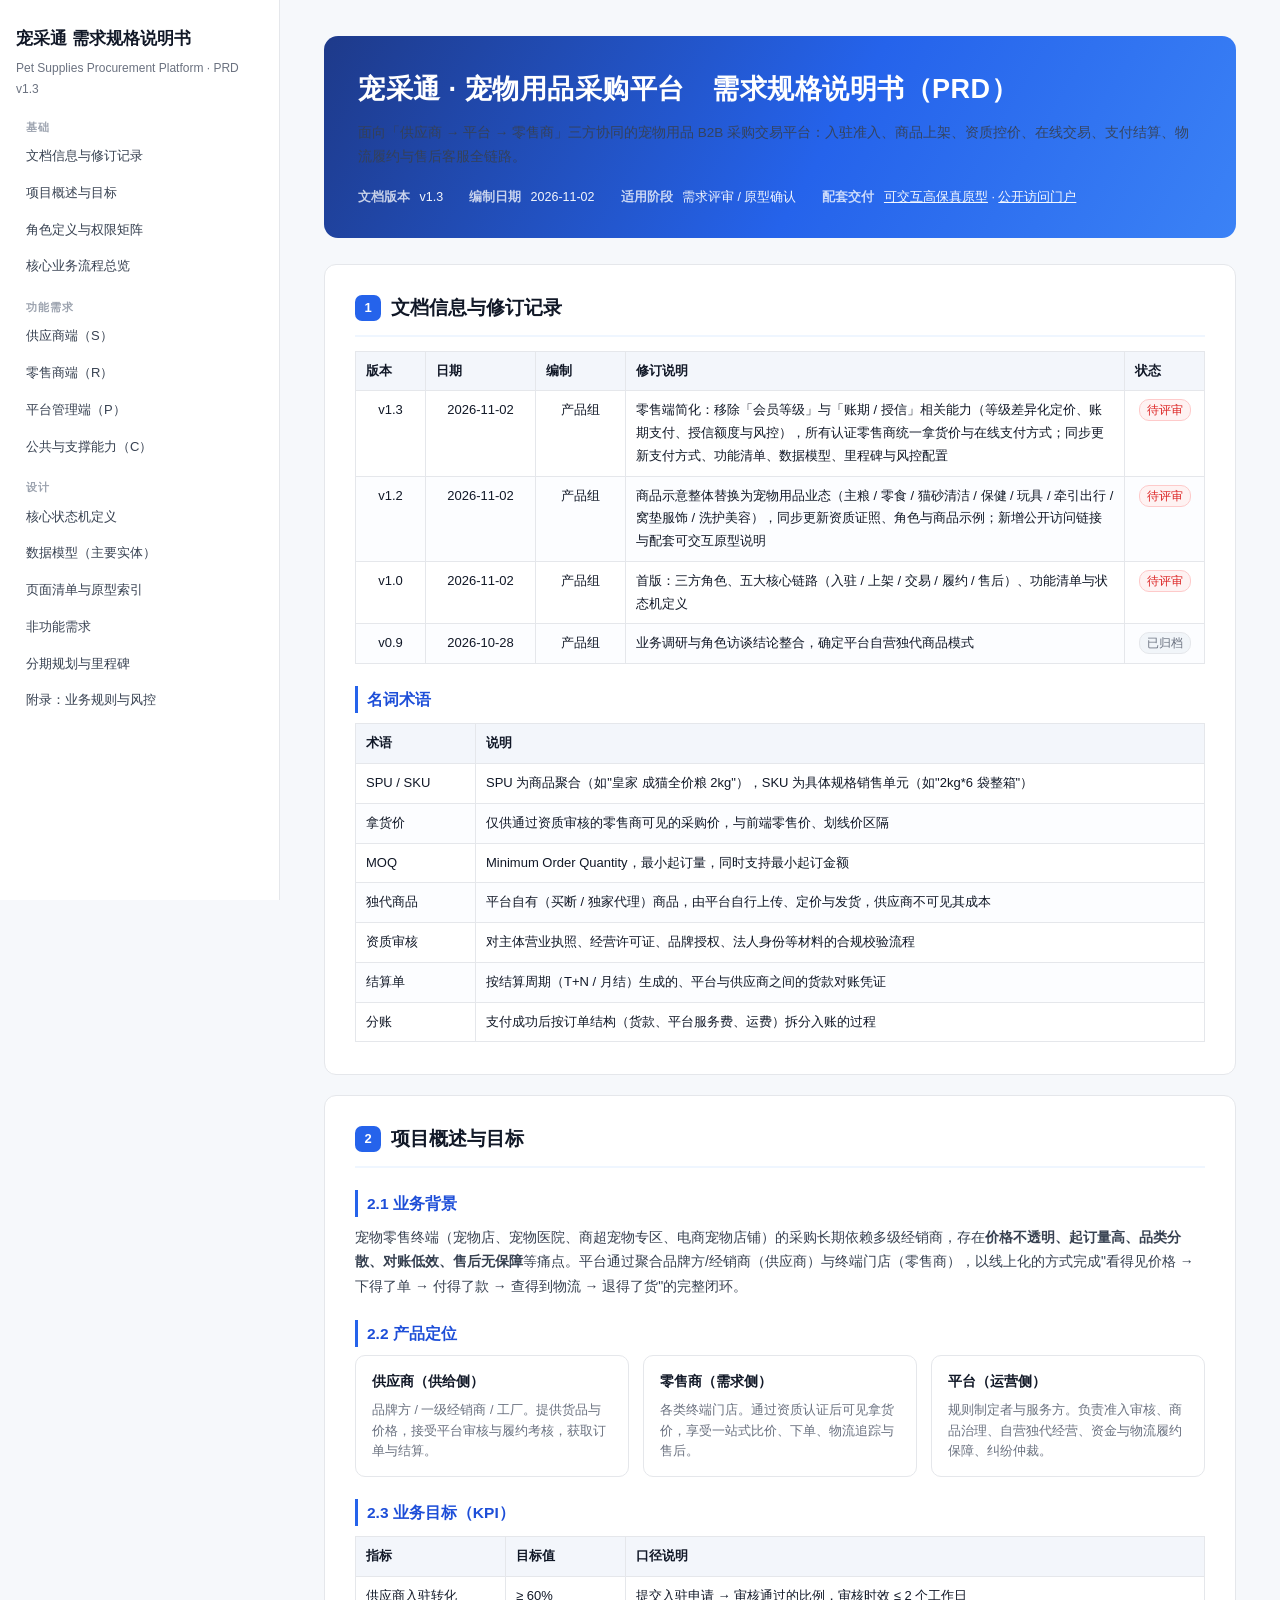
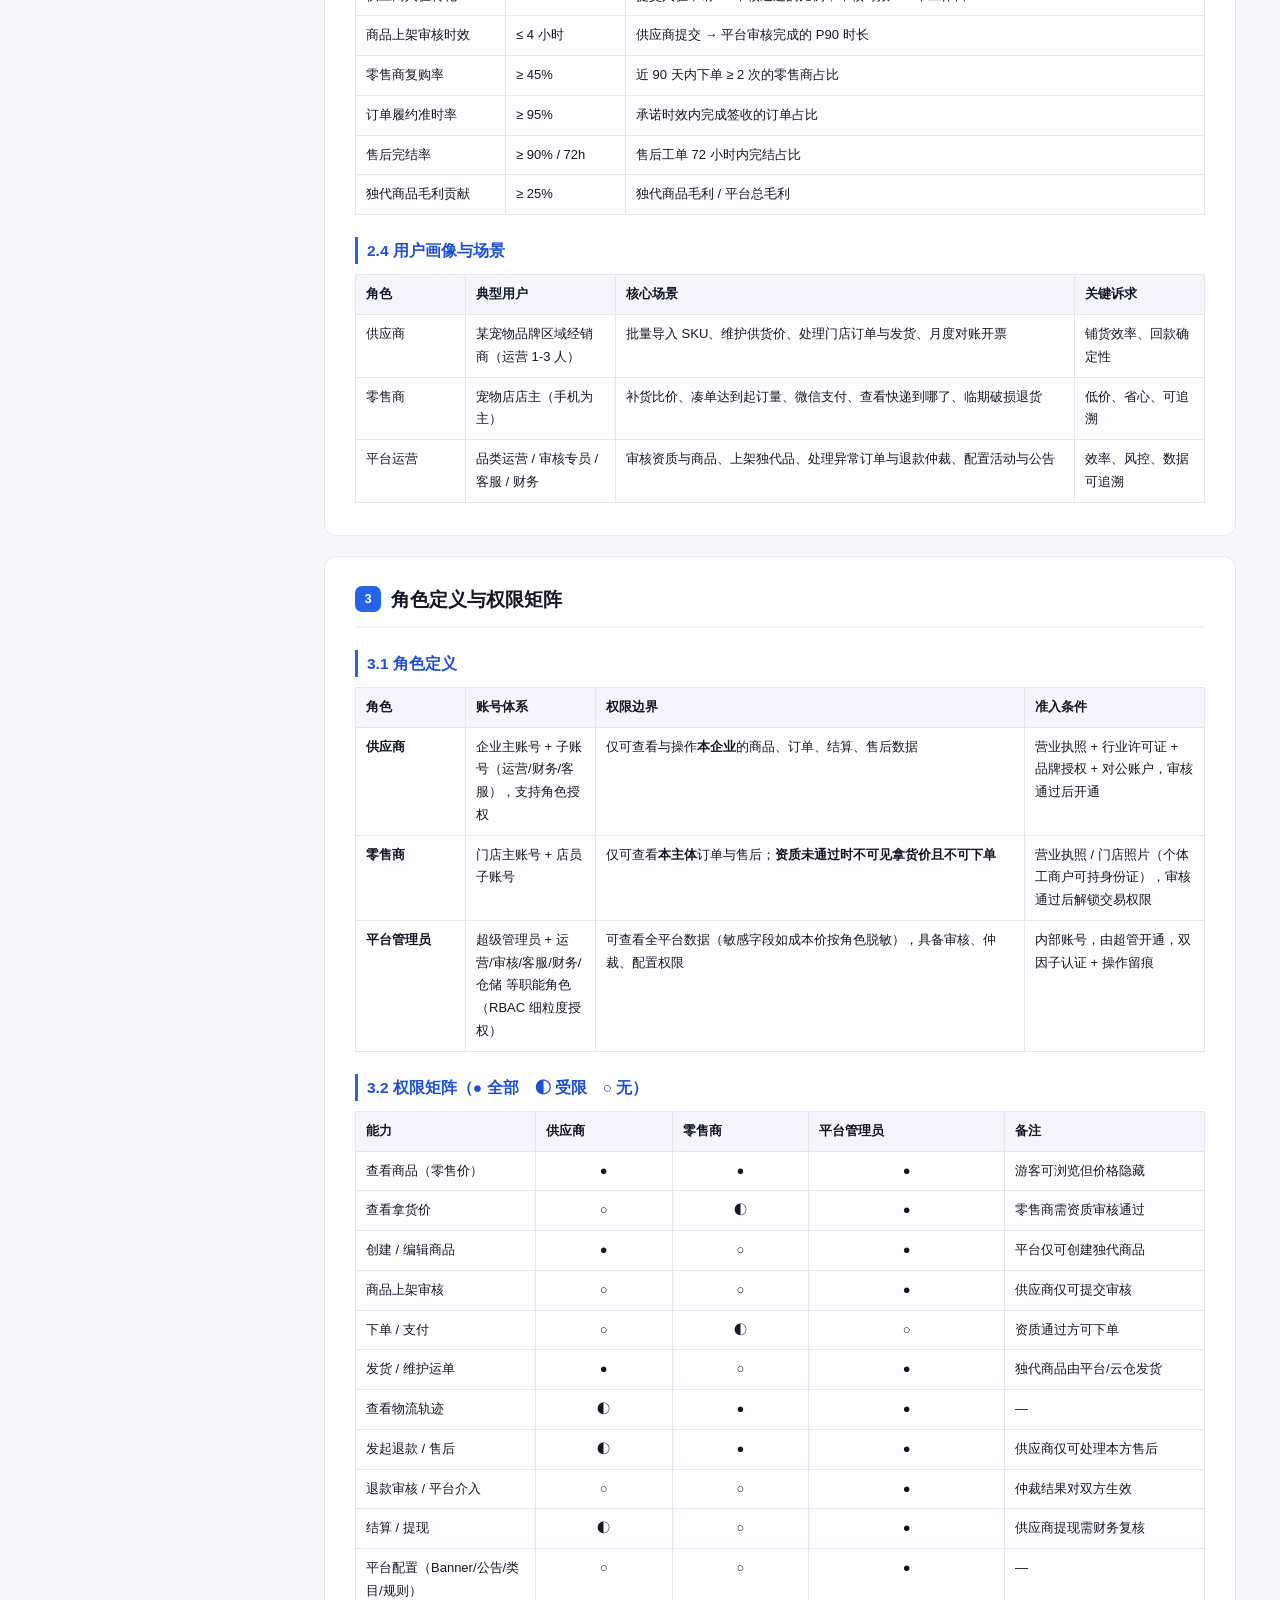
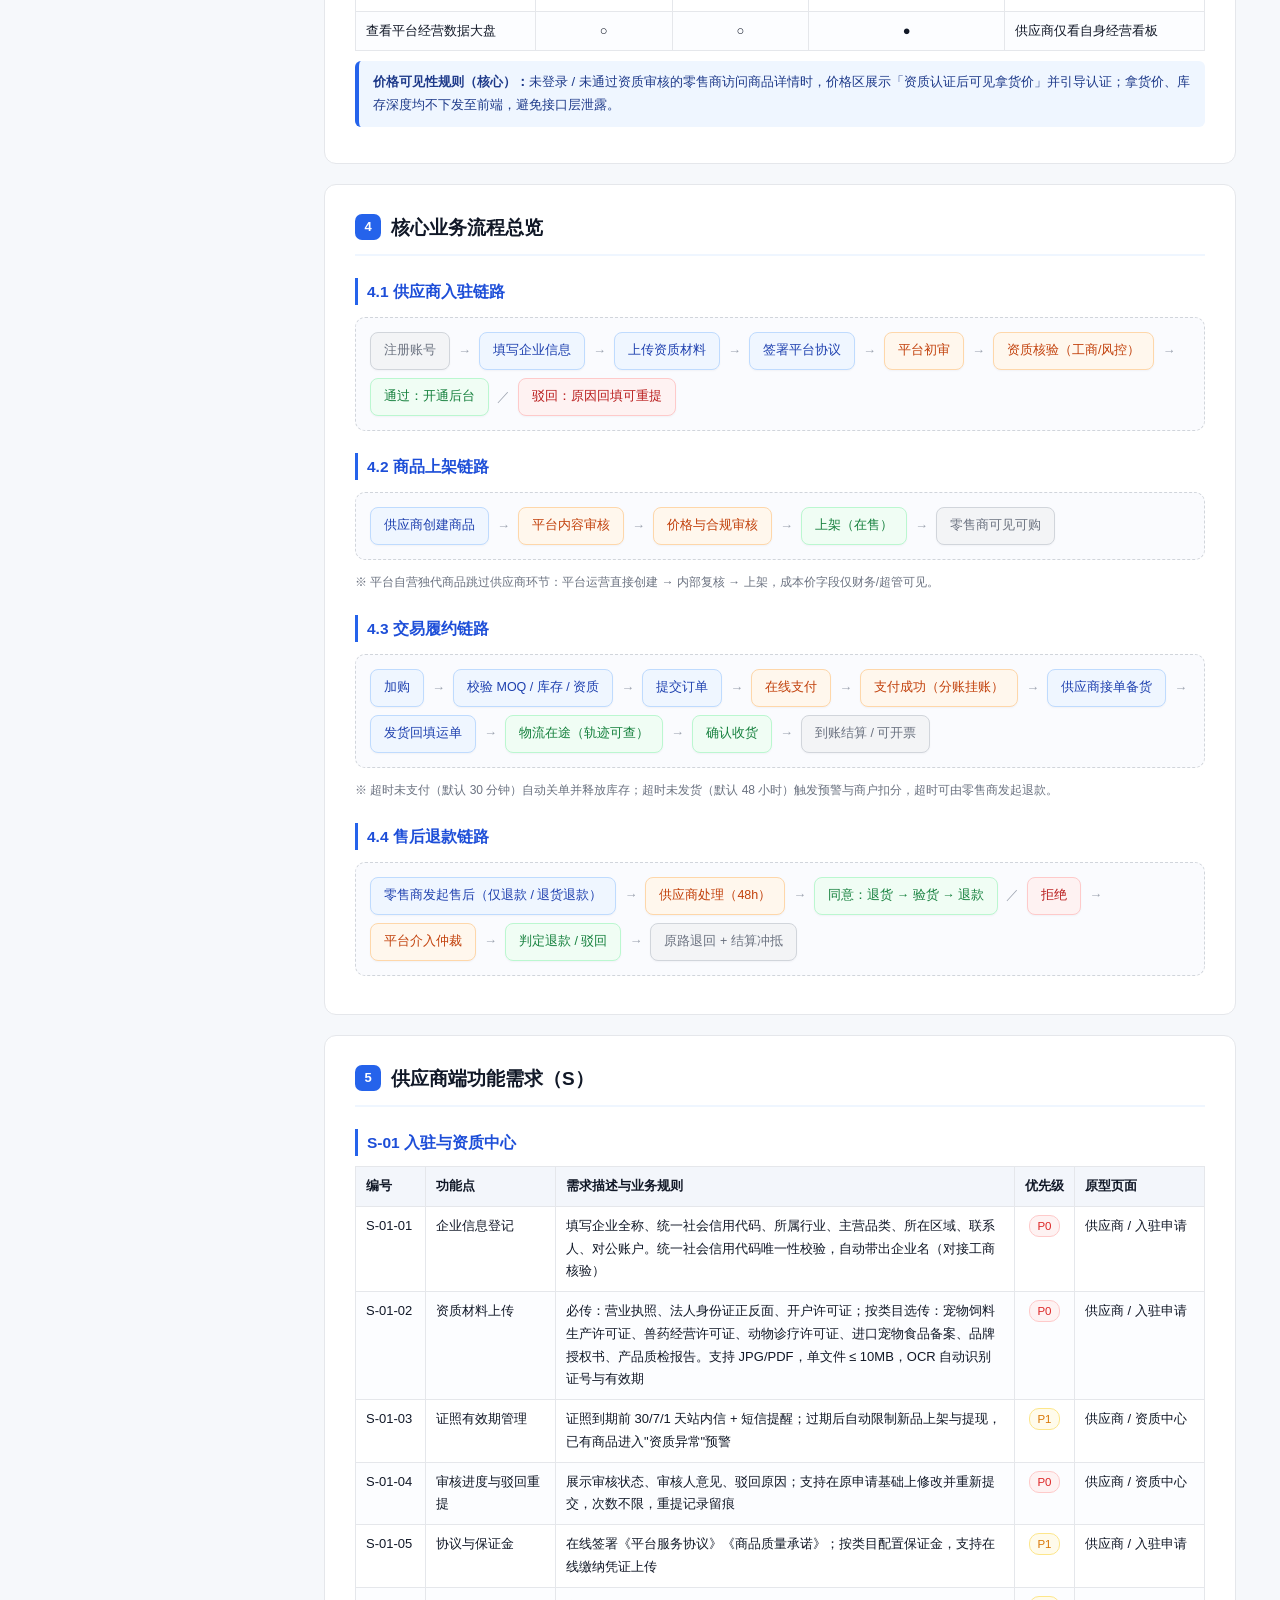
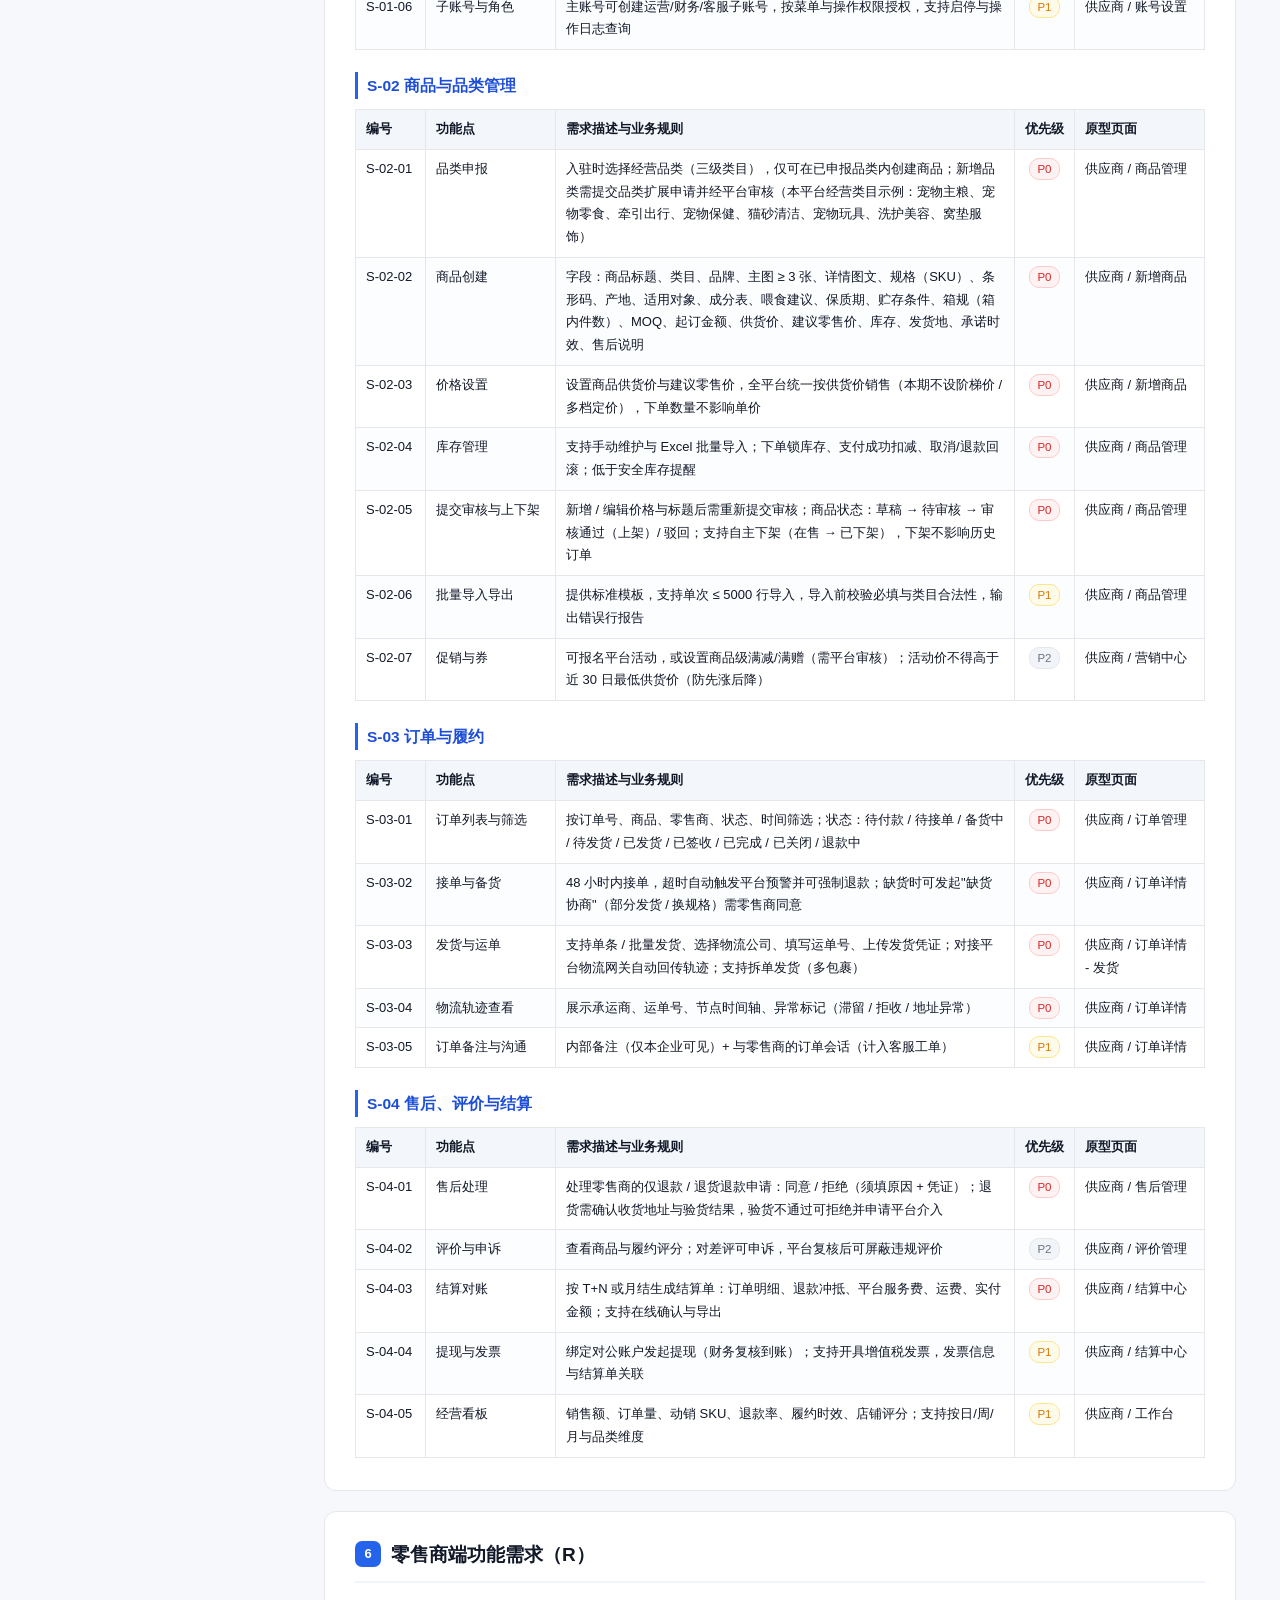
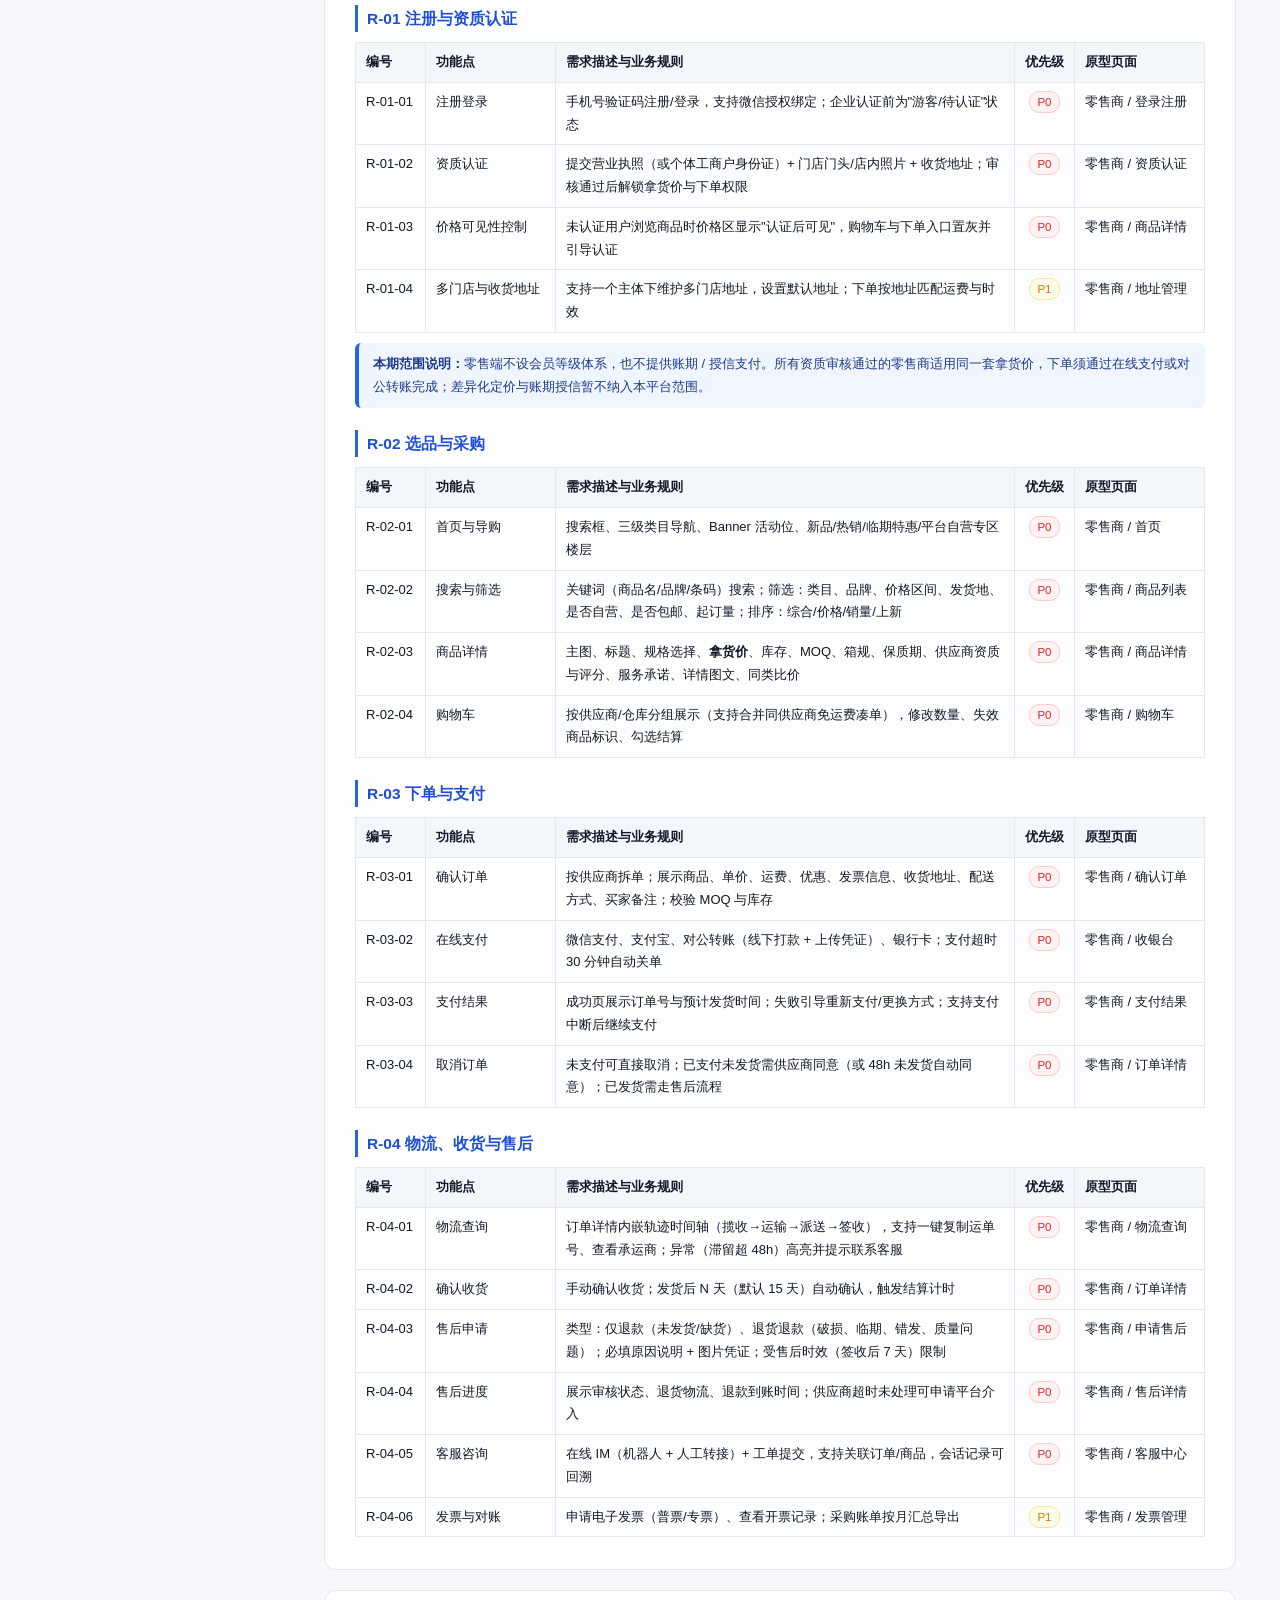
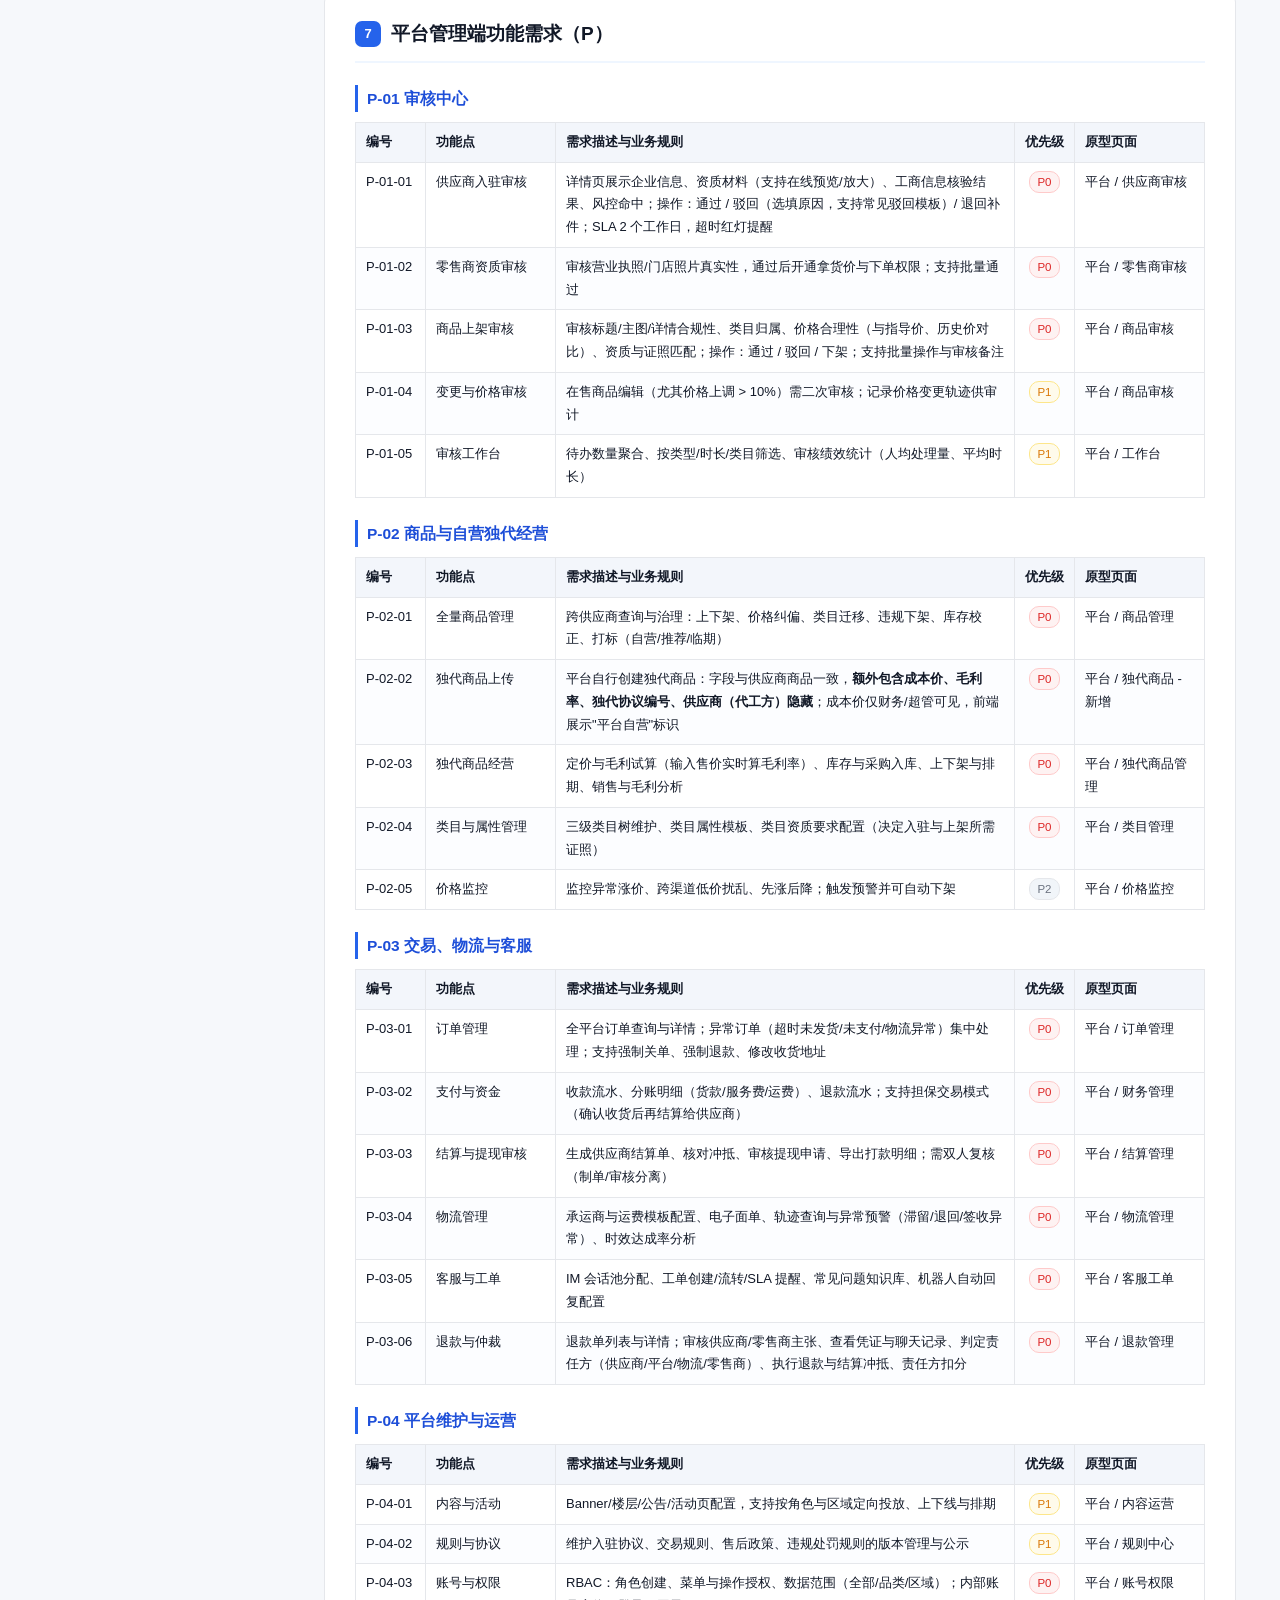
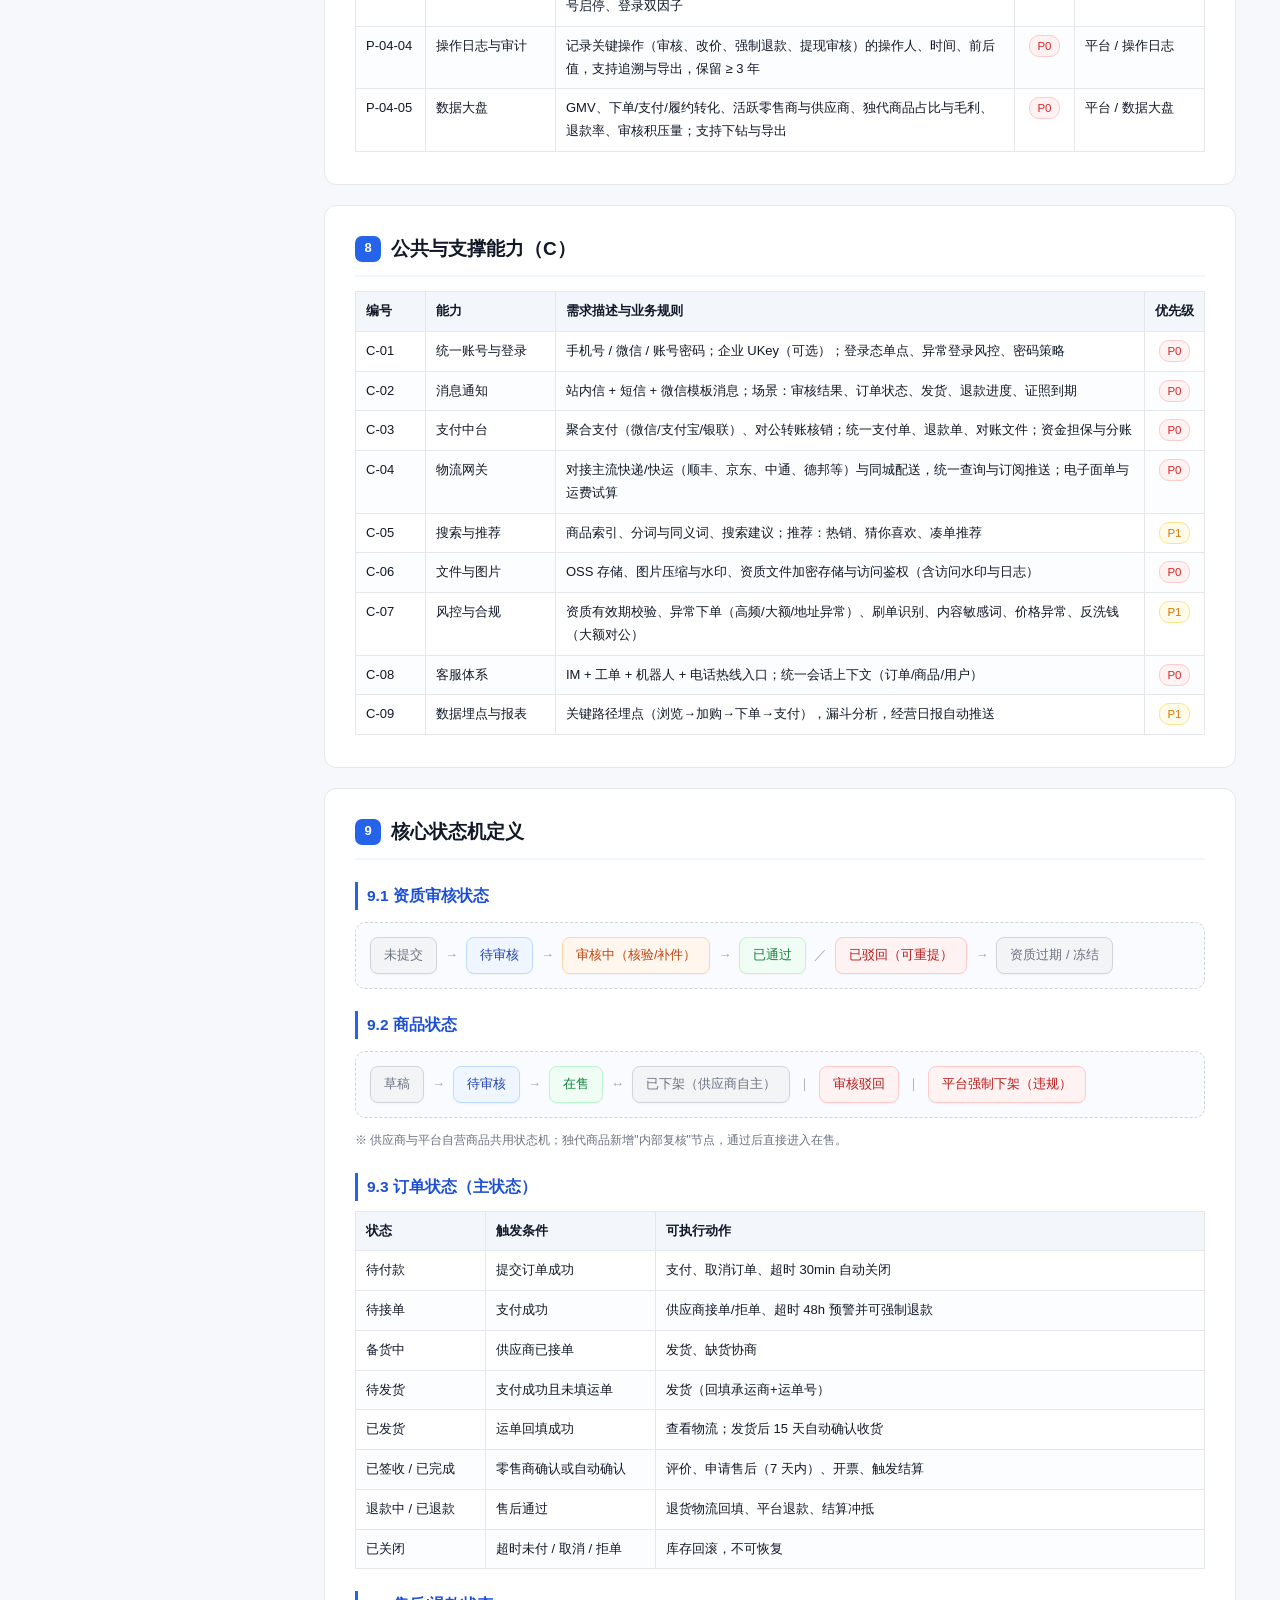
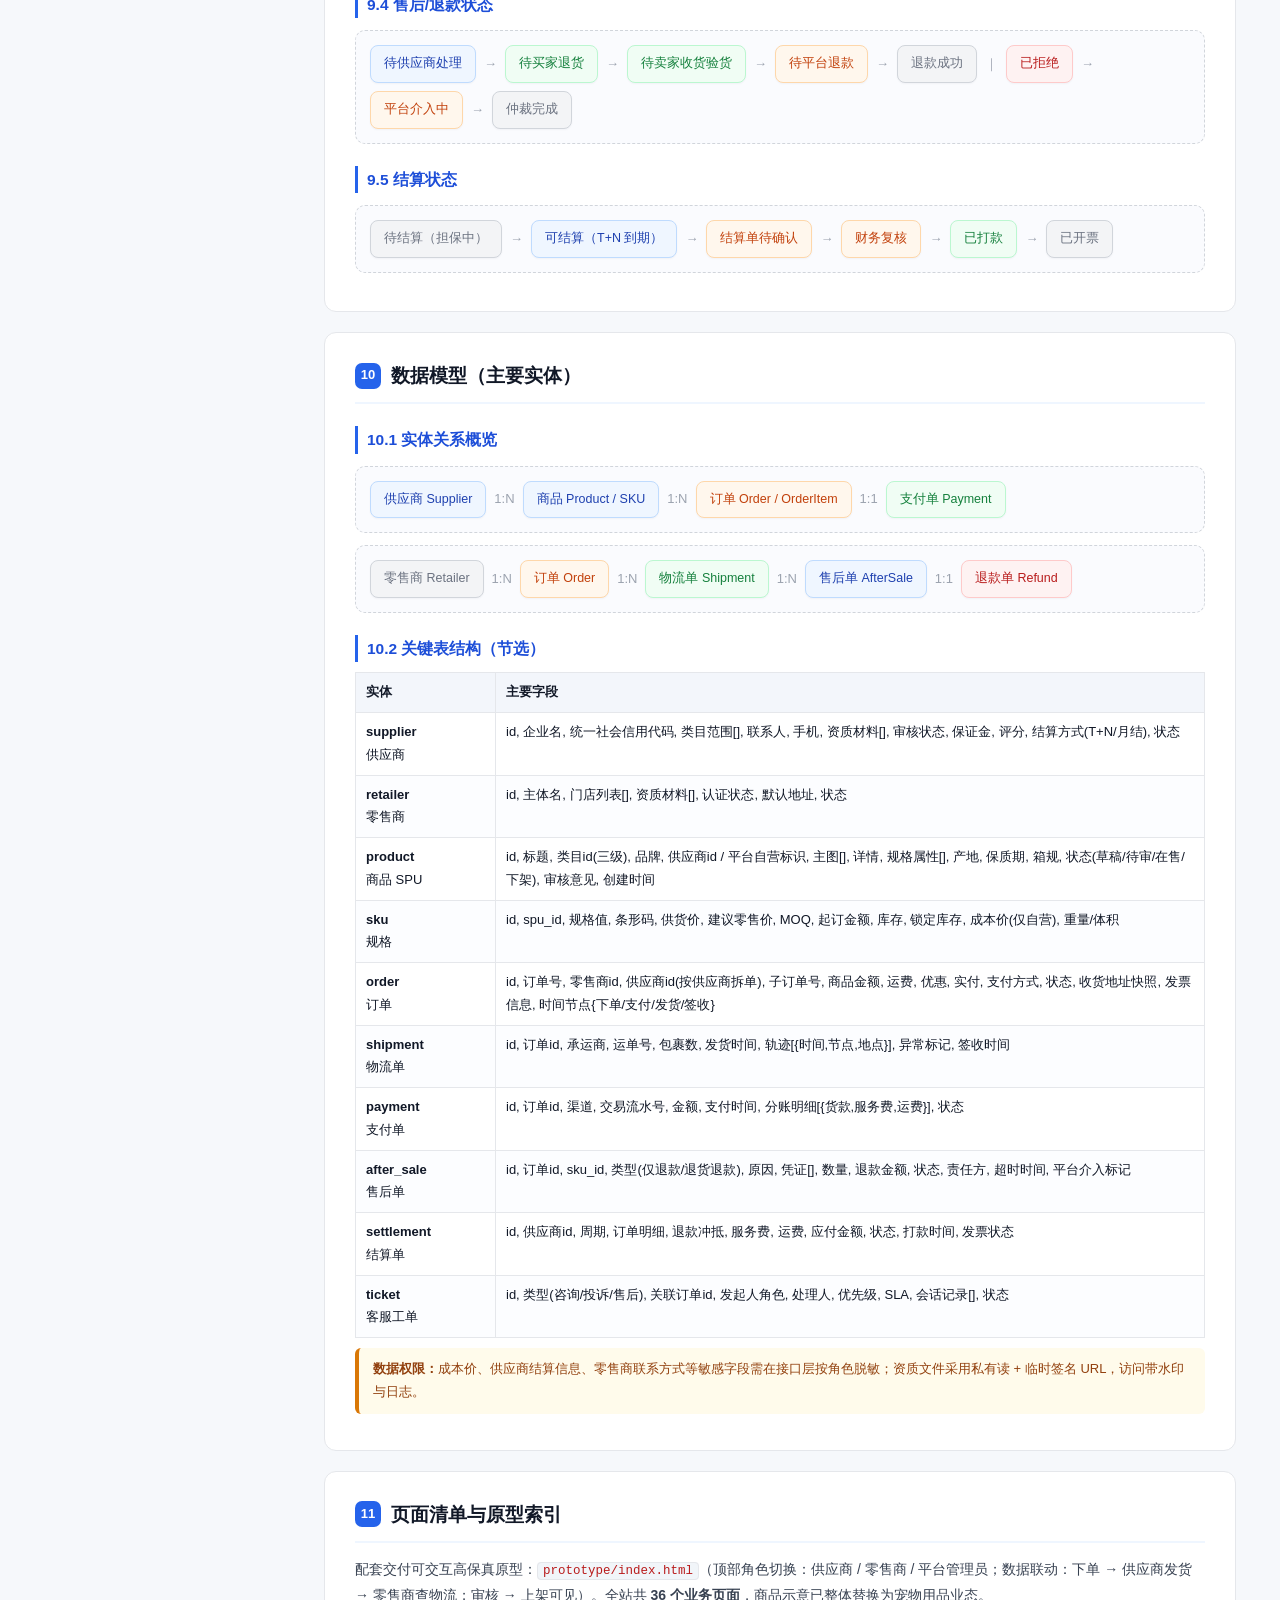
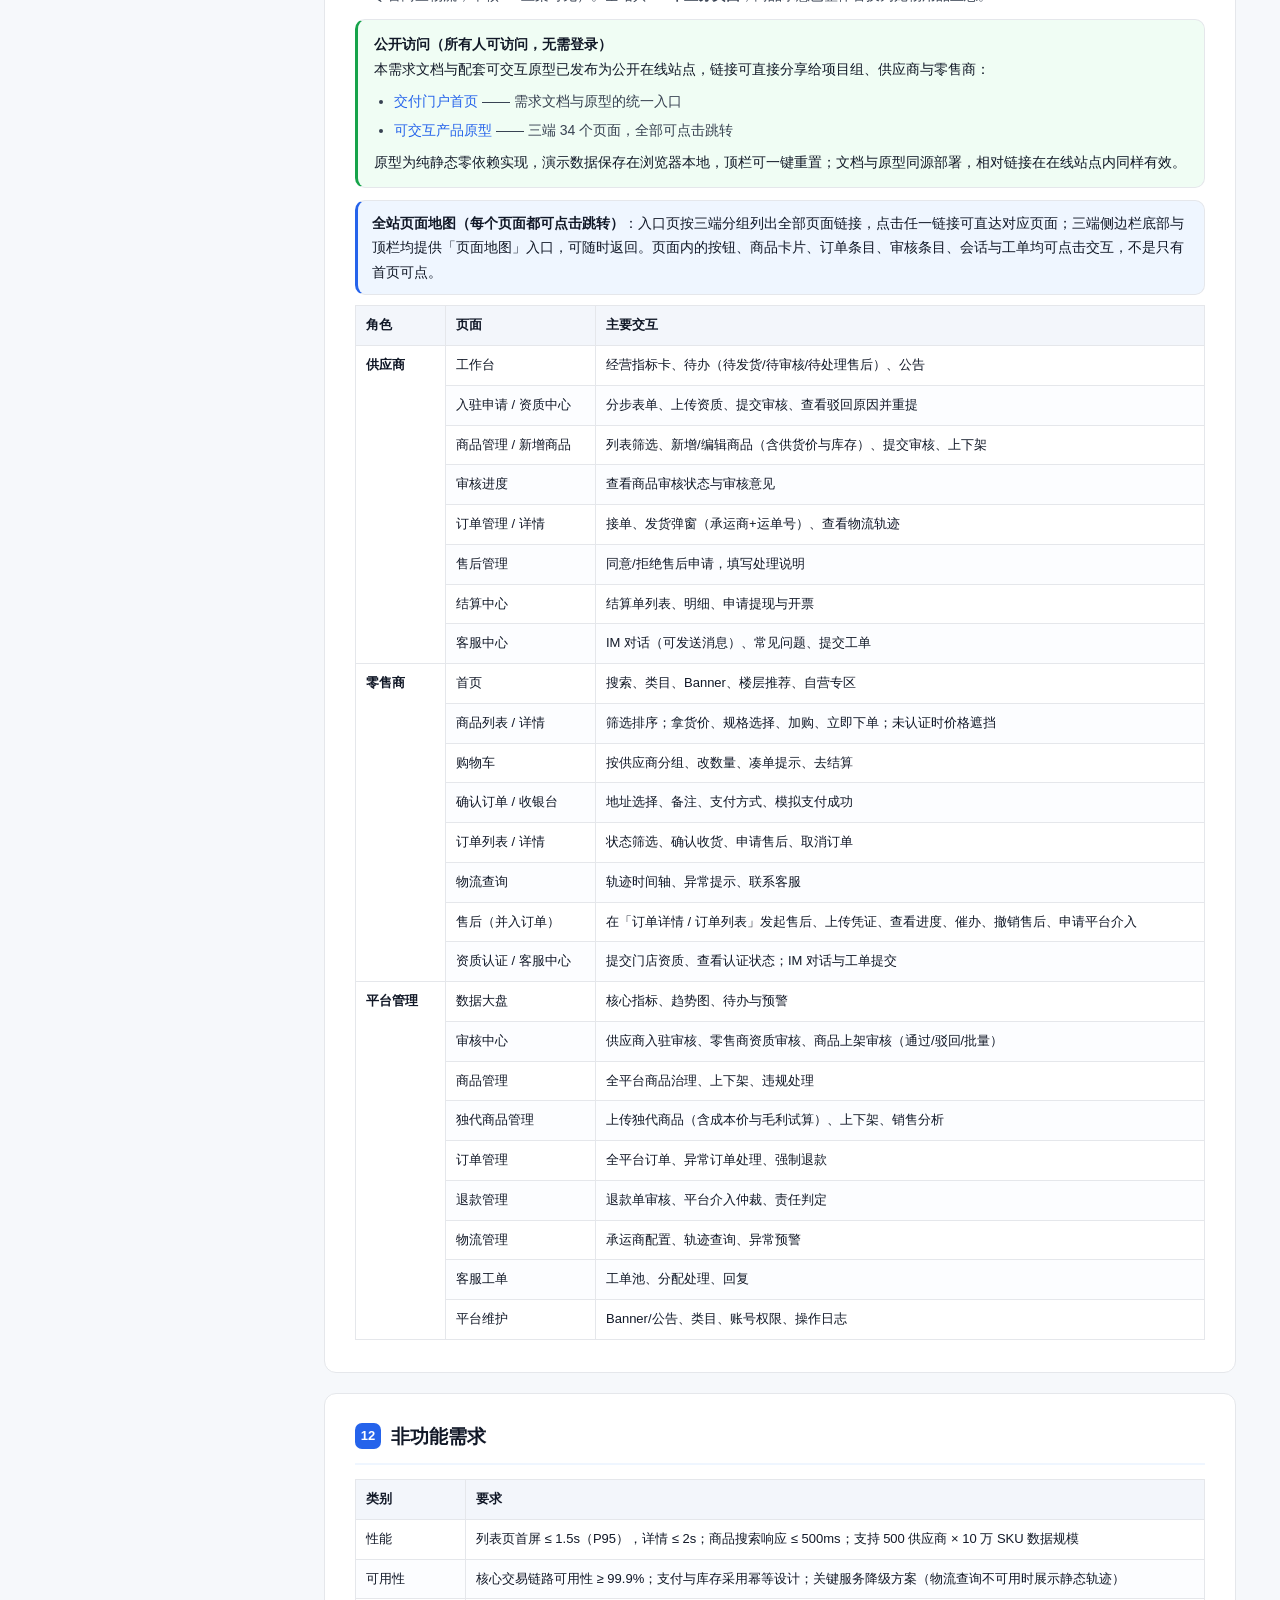
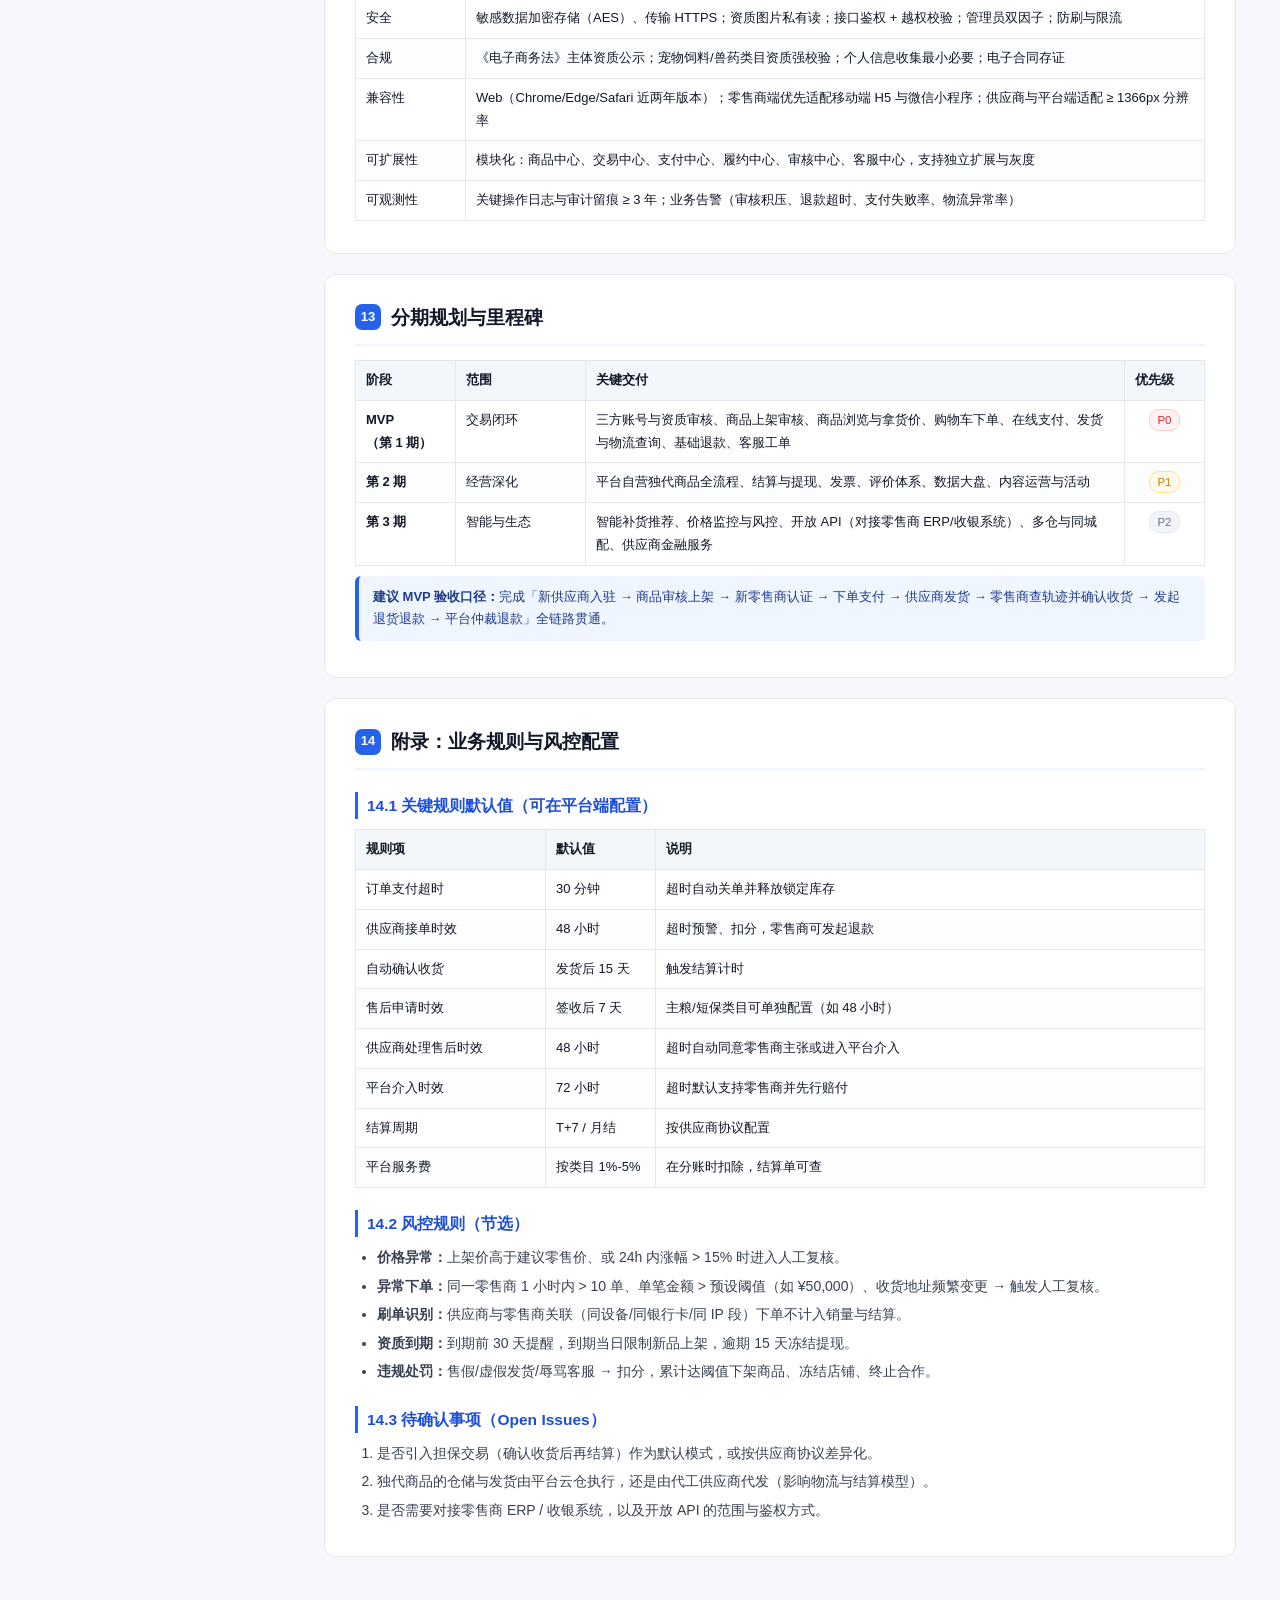
==== commit 980be4ed: "refactor: 移除阶梯价/多档定价，改为全平台统一拿货价" ====
--- a/prd.html
+++ b/prd.html
@@ -153,7 +153,6 @@
   <tbody>
     <tr><td>SPU / SKU</td><td>SPU 为商品聚合（如"皇家 成猫全价粮 2kg"），SKU 为具体规格销售单元（如"2kg*6 袋整箱"）</td></tr>
     <tr><td>拿货价</td><td>仅供通过资质审核的零售商可见的采购价，与前端零售价、划线价区隔</td></tr>
-    <tr><td>阶梯价</td><td>按采购数量区间设定的价格，如 1-49 箱 ¥28 / 50-199 箱 ¥26 / ≥200 箱 ¥24.5</td></tr>
     <tr><td>MOQ</td><td>Minimum Order Quantity，最小起订量，同时支持最小起订金额</td></tr>
     <tr><td>独代商品</td><td>平台自有（买断 / 独家代理）商品，由平台自行上传、定价与发货，供应商不可见其成本</td></tr>
     <tr><td>资质审核</td><td>对主体营业执照、经营许可证、品牌授权、法人身份等材料的合规校验流程</td></tr>
@@ -193,7 +192,7 @@
 <table>
   <thead><tr><th style="width:110px">角色</th><th style="width:150px">典型用户</th><th>核心场景</th><th style="width:130px">关键诉求</th></tr></thead>
   <tbody>
-    <tr><td>供应商</td><td>某宠物品牌区域经销商（运营 1-3 人）</td><td>批量导入 SKU、设置阶梯价、处理门店订单与发货、月度对账开票</td><td>铺货效率、回款确定性</td></tr>
+    <tr><td>供应商</td><td>某宠物品牌区域经销商（运营 1-3 人）</td><td>批量导入 SKU、维护供货价、处理门店订单与发货、月度对账开票</td><td>铺货效率、回款确定性</td></tr>
     <tr><td>零售商</td><td>宠物店店主（手机为主）</td><td>补货比价、凑单达到起订量、微信支付、查看快递到哪了、临期破损退货</td><td>低价、省心、可追溯</td></tr>
     <tr><td>平台运营</td><td>品类运营 / 审核专员 / 客服 / 财务</td><td>审核资质与商品、上架独代品、处理异常订单与退款仲裁、配置活动与公告</td><td>效率、风控、数据可追溯</td></tr>
   </tbody>
@@ -218,7 +217,7 @@
   <thead><tr><th style="width:180px">能力</th><th class="c">供应商</th><th class="c">零售商</th><th class="c">平台管理员</th><th style="width:200px">备注</th></tr></thead>
   <tbody>
     <tr><td>查看商品（零售价）</td><td class="c">●</td><td class="c">●</td><td class="c">●</td><td>游客可浏览但价格隐藏</td></tr>
-    <tr><td>查看拿货价 / 阶梯价</td><td class="c">○</td><td class="c">◐</td><td class="c">●</td><td>零售商需资质审核通过</td></tr>
+    <tr><td>查看拿货价</td><td class="c">○</td><td class="c">◐</td><td class="c">●</td><td>零售商需资质审核通过</td></tr>
     <tr><td>创建 / 编辑商品</td><td class="c">●</td><td class="c">○</td><td class="c">●</td><td>平台仅可创建独代商品</td></tr>
     <tr><td>商品上架审核</td><td class="c">○</td><td class="c">○</td><td class="c">●</td><td>供应商仅可提交审核</td></tr>
     <tr><td>下单 / 支付</td><td class="c">○</td><td class="c">◐</td><td class="c">○</td><td>资质通过方可下单</td></tr>
@@ -231,7 +230,7 @@
     <tr><td>查看平台经营数据大盘</td><td class="c">○</td><td class="c">○</td><td class="c">●</td><td>供应商仅看自身经营看板</td></tr>
   </tbody>
 </table>
-<div class="note"><b>价格可见性规则（核心）：</b>未登录 / 未通过资质审核的零售商访问商品详情时，价格区展示「资质认证后可见拿货价」并引导认证；拿货价、阶梯价、库存深度均不下发至前端，避免接口层泄露。</div>
+<div class="note"><b>价格可见性规则（核心）：</b>未登录 / 未通过资质审核的零售商访问商品详情时，价格区展示「资质认证后可见拿货价」并引导认证；拿货价、库存深度均不下发至前端，避免接口层泄露。</div>
 </section>
 
 <!-- 4 -->
@@ -310,7 +309,7 @@
   <tbody>
     <tr><td>S-02-01</td><td>品类申报</td><td>入驻时选择经营品类（三级类目），仅可在已申报品类内创建商品；新增品类需提交品类扩展申请并经平台审核（本平台经营类目示例：宠物主粮、宠物零食、牵引出行、宠物保健、猫砂清洁、宠物玩具、洗护美容、窝垫服饰）</td><td class="c"><span class="tag p0">P0</span></td><td>供应商 / 商品管理</td></tr>
     <tr><td>S-02-02</td><td>商品创建</td><td>字段：商品标题、类目、品牌、主图 ≥ 3 张、详情图文、规格（SKU）、条形码、产地、适用对象、成分表、喂食建议、保质期、贮存条件、箱规（箱内件数）、MOQ、起订金额、供货价、建议零售价、库存、发货地、承诺时效、售后说明</td><td class="c"><span class="tag p0">P0</span></td><td>供应商 / 新增商品</td></tr>
-    <tr><td>S-02-03</td><td>阶梯价格</td><td>支持按数量区间设置 1-5 档阶梯价（如 1-49 / 50-199 / ≥200），下单时按量自动匹配</td><td class="c"><span class="tag p0">P0</span></td><td>供应商 / 新增商品</td></tr>
+    <tr><td>S-02-03</td><td>价格设置</td><td>设置商品供货价与建议零售价，全平台统一按供货价销售（本期不设阶梯价 / 多档定价），下单数量不影响单价</td><td class="c"><span class="tag p0">P0</span></td><td>供应商 / 新增商品</td></tr>
     <tr><td>S-02-04</td><td>库存管理</td><td>支持手动维护与 Excel 批量导入；下单锁库存、支付成功扣减、取消/退款回滚；低于安全库存提醒</td><td class="c"><span class="tag p0">P0</span></td><td>供应商 / 商品管理</td></tr>
     <tr><td>S-02-05</td><td>提交审核与上下架</td><td>新增 / 编辑价格与标题后需重新提交审核；商品状态：草稿 → 待审核 → 审核通过（上架）/ 驳回；支持自主下架（在售 → 已下架），下架不影响历史订单</td><td class="c"><span class="tag p0">P0</span></td><td>供应商 / 商品管理</td></tr>
     <tr><td>S-02-06</td><td>批量导入导出</td><td>提供标准模板，支持单次 ≤ 5000 行导入，导入前校验必填与类目合法性，输出错误行报告</td><td class="c"><span class="tag p1">P1</span></td><td>供应商 / 商品管理</td></tr>
@@ -358,7 +357,7 @@
 
   </tbody>
 </table>
-<div class="note"><b>本期范围说明：</b>零售端不设会员等级体系，也不提供账期 / 授信支付。所有资质审核通过的零售商适用同一套阶梯价，下单须通过在线支付或对公转账完成；差异化定价与账期授信暂不纳入本平台范围。</div>
+<div class="note"><b>本期范围说明：</b>零售端不设会员等级体系，也不提供账期 / 授信支付。所有资质审核通过的零售商适用同一套拿货价，下单须通过在线支付或对公转账完成；差异化定价与账期授信暂不纳入本平台范围。</div>
 
 <h3>R-02 选品与采购</h3>
 <table>
@@ -366,7 +365,7 @@
   <tbody>
     <tr><td>R-02-01</td><td>首页与导购</td><td>搜索框、三级类目导航、Banner 活动位、新品/热销/临期特惠/平台自营专区楼层</td><td class="c"><span class="tag p0">P0</span></td><td>零售商 / 首页</td></tr>
     <tr><td>R-02-02</td><td>搜索与筛选</td><td>关键词（商品名/品牌/条码）搜索；筛选：类目、品牌、价格区间、发货地、是否自营、是否包邮、起订量；排序：综合/价格/销量/上新</td><td class="c"><span class="tag p0">P0</span></td><td>零售商 / 商品列表</td></tr>
-    <tr><td>R-02-03</td><td>商品详情</td><td>主图、标题、规格选择、<b>阶梯价表</b>、库存、MOQ、箱规、保质期、供应商资质与评分、服务承诺、详情图文、同类比价</td><td class="c"><span class="tag p0">P0</span></td><td>零售商 / 商品详情</td></tr>
+    <tr><td>R-02-03</td><td>商品详情</td><td>主图、标题、规格选择、<b>拿货价</b>、库存、MOQ、箱规、保质期、供应商资质与评分、服务承诺、详情图文、同类比价</td><td class="c"><span class="tag p0">P0</span></td><td>零售商 / 商品详情</td></tr>
     <tr><td>R-02-04</td><td>购物车</td><td>按供应商/仓库分组展示（支持合并同供应商免运费凑单），修改数量、失效商品标识、勾选结算</td><td class="c"><span class="tag p0">P0</span></td><td>零售商 / 购物车</td></tr>
   </tbody>
 </table>
@@ -375,7 +374,7 @@
 <table>
   <thead><tr><th style="width:70px">编号</th><th style="width:130px">功能点</th><th>需求描述与业务规则</th><th style="width:60px">优先级</th><th style="width:130px">原型页面</th></tr></thead>
   <tbody>
-    <tr><td>R-03-01</td><td>确认订单</td><td>按供应商拆单；展示商品、阶梯价、运费、优惠、发票信息、收货地址、配送方式、买家备注；校验 MOQ 与库存</td><td class="c"><span class="tag p0">P0</span></td><td>零售商 / 确认订单</td></tr>
+    <tr><td>R-03-01</td><td>确认订单</td><td>按供应商拆单；展示商品、单价、运费、优惠、发票信息、收货地址、配送方式、买家备注；校验 MOQ 与库存</td><td class="c"><span class="tag p0">P0</span></td><td>零售商 / 确认订单</td></tr>
     <tr><td>R-03-02</td><td>在线支付</td><td>微信支付、支付宝、对公转账（线下打款 + 上传凭证）、银行卡；支付超时 30 分钟自动关单</td><td class="c"><span class="tag p0">P0</span></td><td>零售商 / 收银台</td></tr>
     <tr><td>R-03-03</td><td>支付结果</td><td>成功页展示订单号与预计发货时间；失败引导重新支付/更换方式；支持支付中断后继续支付</td><td class="c"><span class="tag p0">P0</span></td><td>零售商 / 支付结果</td></tr>
     <tr><td>R-03-04</td><td>取消订单</td><td>未支付可直接取消；已支付未发货需供应商同意（或 48h 未发货自动同意）；已发货需走售后流程</td><td class="c"><span class="tag p0">P0</span></td><td>零售商 / 订单详情</td></tr>
@@ -557,7 +556,7 @@
     <tr><td><b>supplier</b><br>供应商</td><td>id, 企业名, 统一社会信用代码, 类目范围[], 联系人, 手机, 资质材料[], 审核状态, 保证金, 评分, 结算方式(T+N/月结), 状态</td></tr>
     <tr><td><b>retailer</b><br>零售商</td><td>id, 主体名, 门店列表[], 资质材料[], 认证状态, 默认地址, 状态</td></tr>
     <tr><td><b>product</b><br>商品 SPU</td><td>id, 标题, 类目id(三级), 品牌, 供应商id / 平台自营标识, 主图[], 详情, 规格属性[], 产地, 保质期, 箱规, 状态(草稿/待审/在售/下架), 审核意见, 创建时间</td></tr>
-    <tr><td><b>sku</b><br>规格</td><td>id, spu_id, 规格值, 条形码, 供货价, 建议零售价, 阶梯价[{minQty,maxQty,price}], MOQ, 起订金额, 库存, 锁定库存, 成本价(仅自营), 重量/体积</td></tr>
+    <tr><td><b>sku</b><br>规格</td><td>id, spu_id, 规格值, 条形码, 供货价, 建议零售价, MOQ, 起订金额, 库存, 锁定库存, 成本价(仅自营), 重量/体积</td></tr>
     <tr><td><b>order</b><br>订单</td><td>id, 订单号, 零售商id, 供应商id(按供应商拆单), 子订单号, 商品金额, 运费, 优惠, 实付, 支付方式, 状态, 收货地址快照, 发票信息, 时间节点{下单/支付/发货/签收}</td></tr>
     <tr><td><b>shipment</b><br>物流单</td><td>id, 订单id, 承运商, 运单号, 包裹数, 发货时间, 轨迹[{时间,节点,地点}], 异常标记, 签收时间</td></tr>
     <tr><td><b>payment</b><br>支付单</td><td>id, 订单id, 渠道, 交易流水号, 金额, 支付时间, 分账明细[{货款,服务费,运费}], 状态</td></tr>
@@ -580,14 +579,14 @@
   <tbody>
     <tr><td rowspan="8"><b>供应商</b></td><td>工作台</td><td>经营指标卡、待办（待发货/待审核/待处理售后）、公告</td></tr>
     <tr><td>入驻申请 / 资质中心</td><td>分步表单、上传资质、提交审核、查看驳回原因并重提</td></tr>
-    <tr><td>商品管理 / 新增商品</td><td>列表筛选、新增/编辑商品（含阶梯价与库存）、提交审核、上下架</td></tr>
+    <tr><td>商品管理 / 新增商品</td><td>列表筛选、新增/编辑商品（含供货价与库存）、提交审核、上下架</td></tr>
     <tr><td>审核进度</td><td>查看商品审核状态与审核意见</td></tr>
     <tr><td>订单管理 / 详情</td><td>接单、发货弹窗（承运商+运单号）、查看物流轨迹</td></tr>
     <tr><td>售后管理</td><td>同意/拒绝售后申请，填写处理说明</td></tr>
     <tr><td>结算中心</td><td>结算单列表、明细、申请提现与开票</td></tr>
     <tr><td>客服中心</td><td>IM 对话（可发送消息）、常见问题、提交工单</td></tr>
     <tr><td rowspan="8"><b>零售商</b></td><td>首页</td><td>搜索、类目、Banner、楼层推荐、自营专区</td></tr>
-    <tr><td>商品列表 / 详情</td><td>筛选排序；阶梯价表、规格选择、加购、立即下单；未认证时价格遮挡</td></tr>
+    <tr><td>商品列表 / 详情</td><td>筛选排序；拿货价、规格选择、加购、立即下单；未认证时价格遮挡</td></tr>
     <tr><td>购物车</td><td>按供应商分组、改数量、凑单提示、去结算</td></tr>
     <tr><td>确认订单 / 收银台</td><td>地址选择、备注、支付方式、模拟支付成功</td></tr>
     <tr><td>订单列表 / 详情</td><td>状态筛选、确认收货、申请售后、取消订单</td></tr>
@@ -630,7 +629,7 @@
 <table>
   <thead><tr><th style="width:100px">阶段</th><th style="width:130px">范围</th><th>关键交付</th><th style="width:80px">优先级</th></tr></thead>
   <tbody>
-    <tr><td><b>MVP<br>（第 1 期）</b></td><td>交易闭环</td><td>三方账号与资质审核、商品上架审核、商品浏览与阶梯价、购物车下单、在线支付、发货与物流查询、基础退款、客服工单</td><td class="c"><span class="tag p0">P0</span></td></tr>
+    <tr><td><b>MVP<br>（第 1 期）</b></td><td>交易闭环</td><td>三方账号与资质审核、商品上架审核、商品浏览与拿货价、购物车下单、在线支付、发货与物流查询、基础退款、客服工单</td><td class="c"><span class="tag p0">P0</span></td></tr>
     <tr><td><b>第 2 期</b></td><td>经营深化</td><td>平台自营独代商品全流程、结算与提现、发票、评价体系、数据大盘、内容运营与活动</td><td class="c"><span class="tag p1">P1</span></td></tr>
     <tr><td><b>第 3 期</b></td><td>智能与生态</td><td>智能补货推荐、价格监控与风控、开放 API（对接零售商 ERP/收银系统）、多仓与同城配、供应商金融服务</td><td class="c"><span class="tag p2">P2</span></td></tr>
   </tbody>
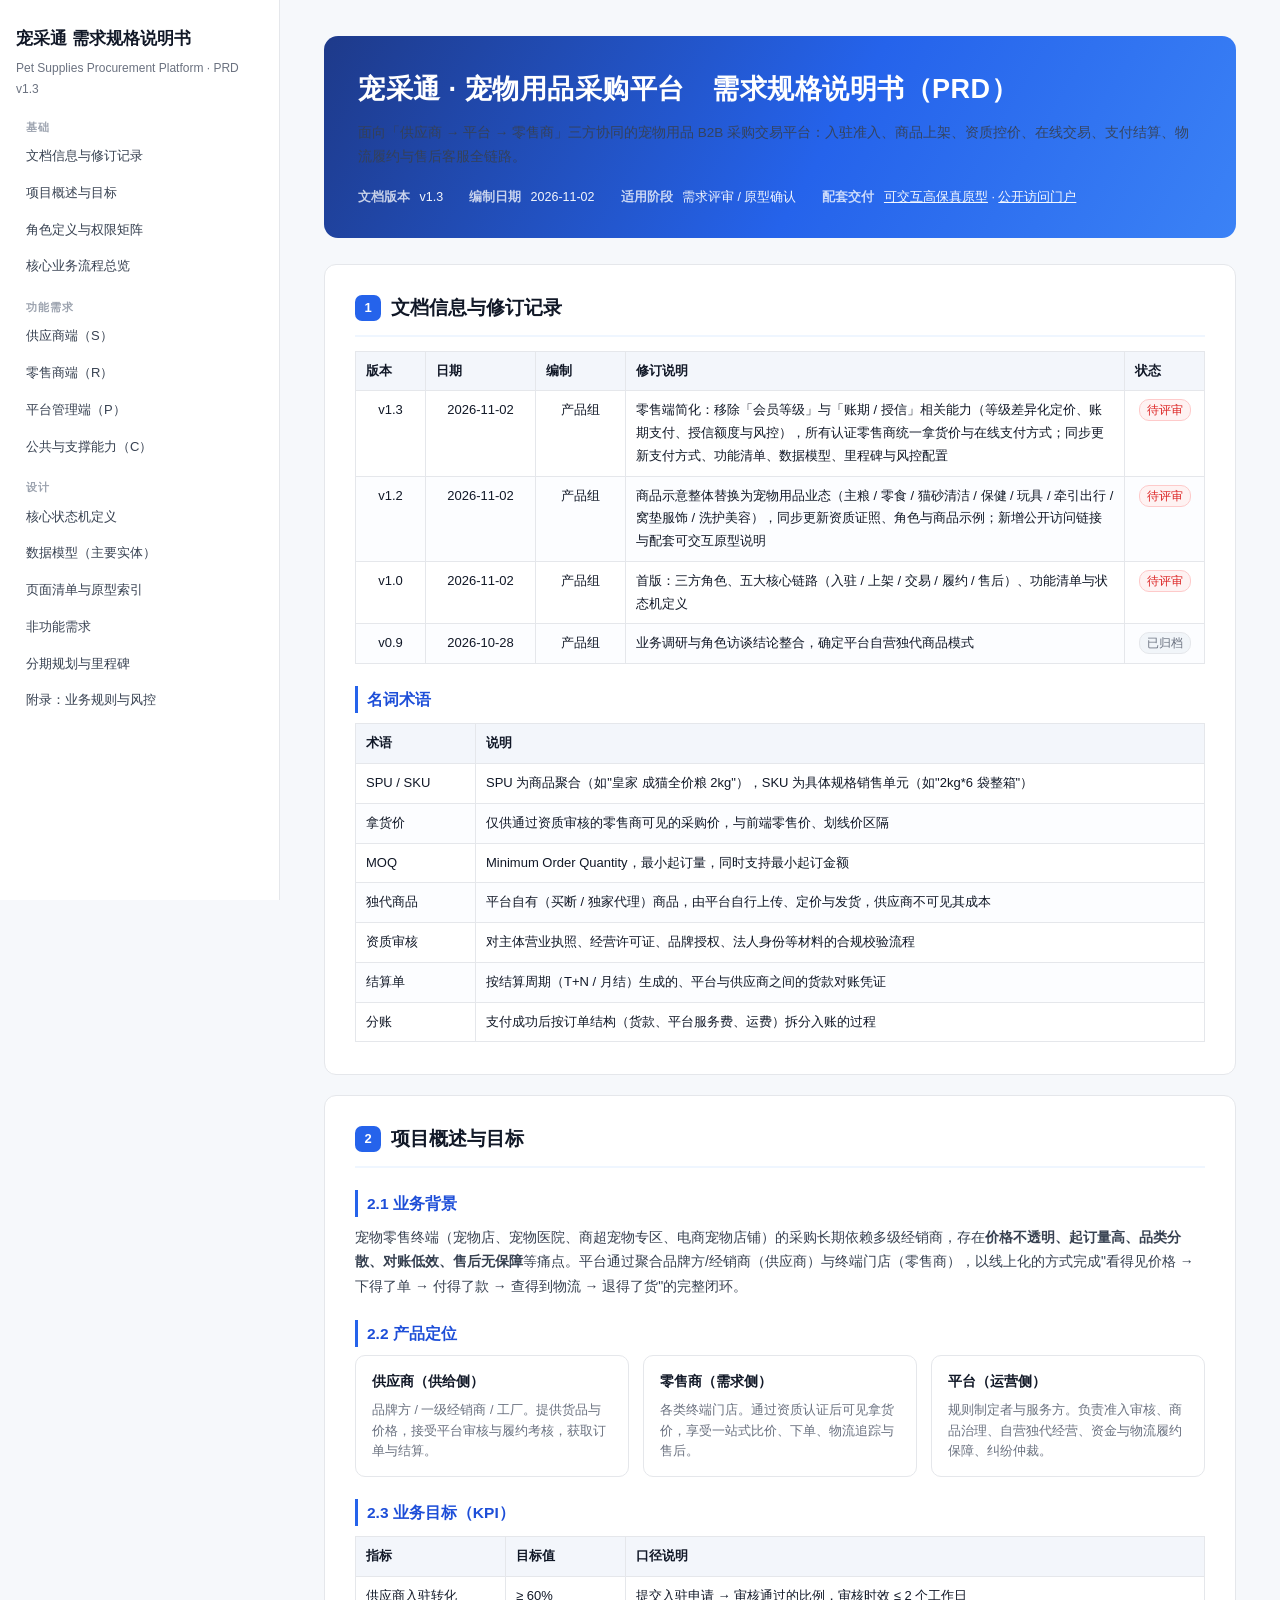
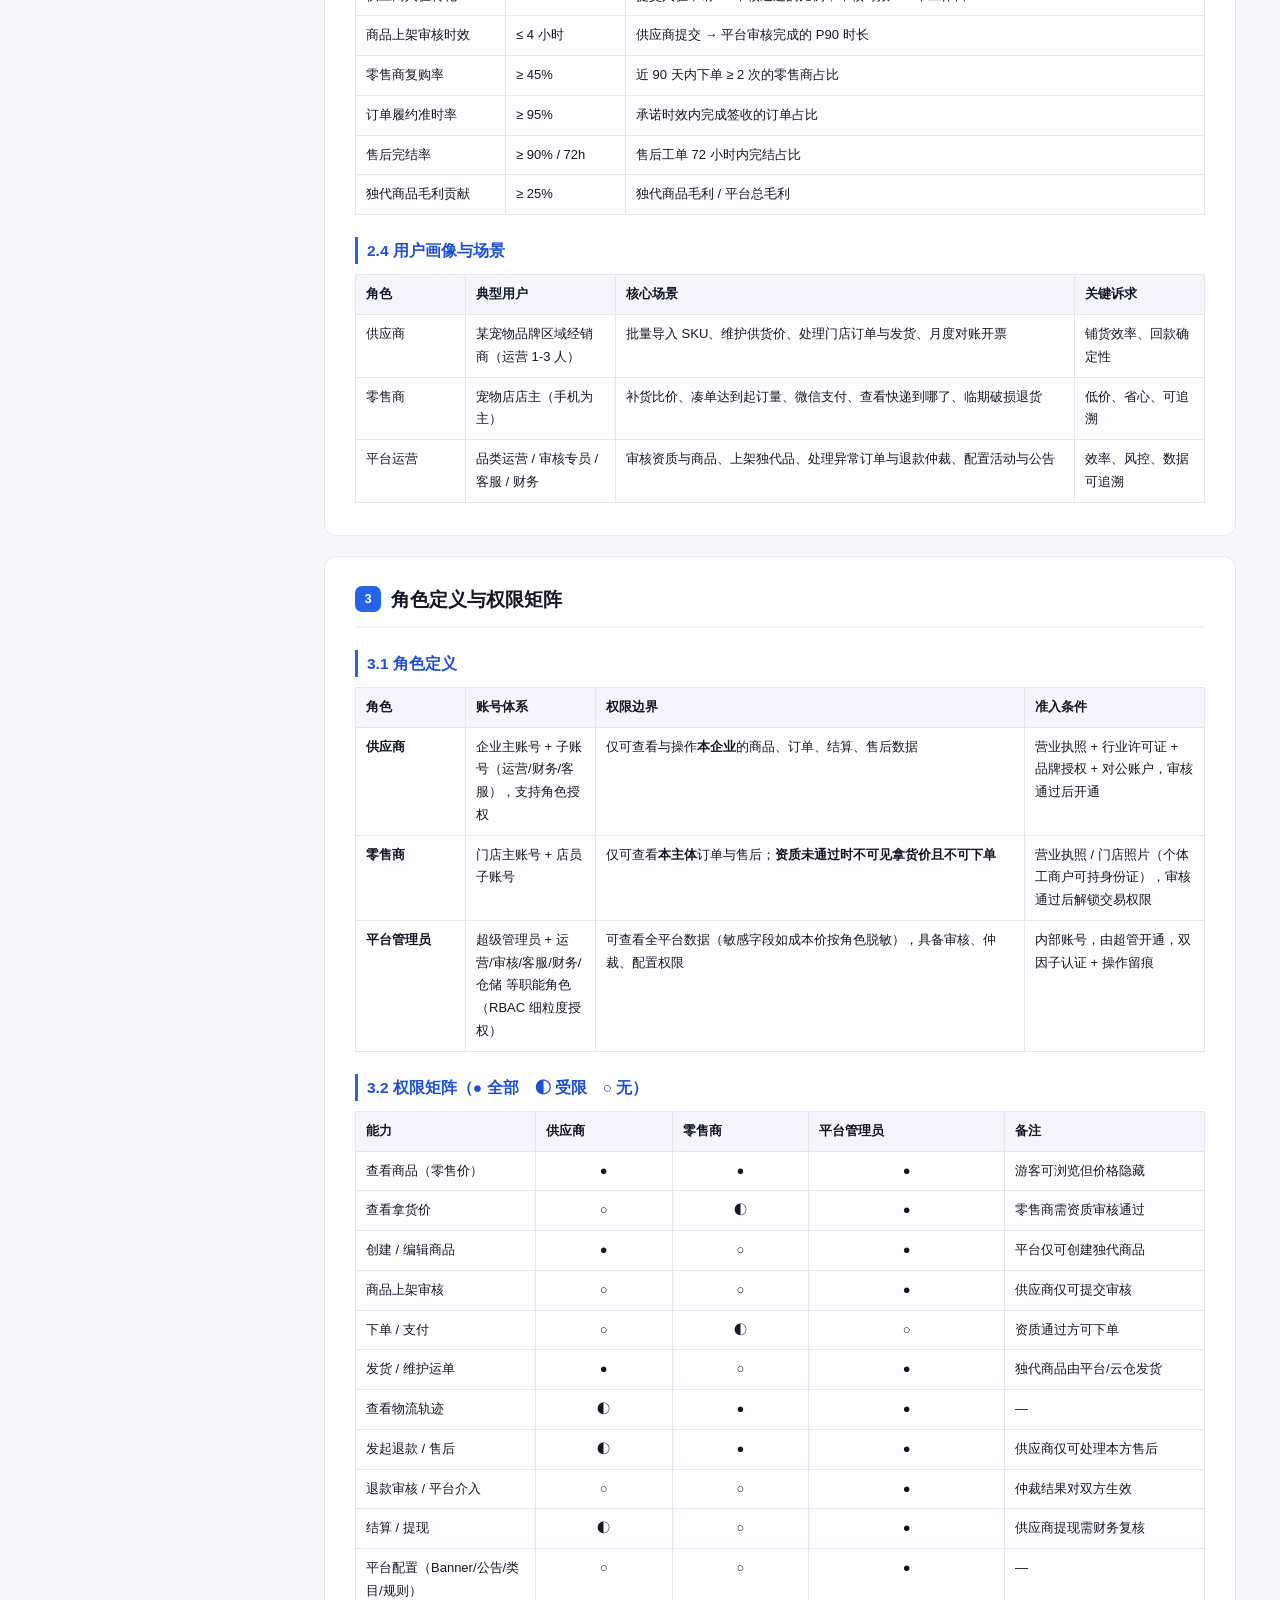
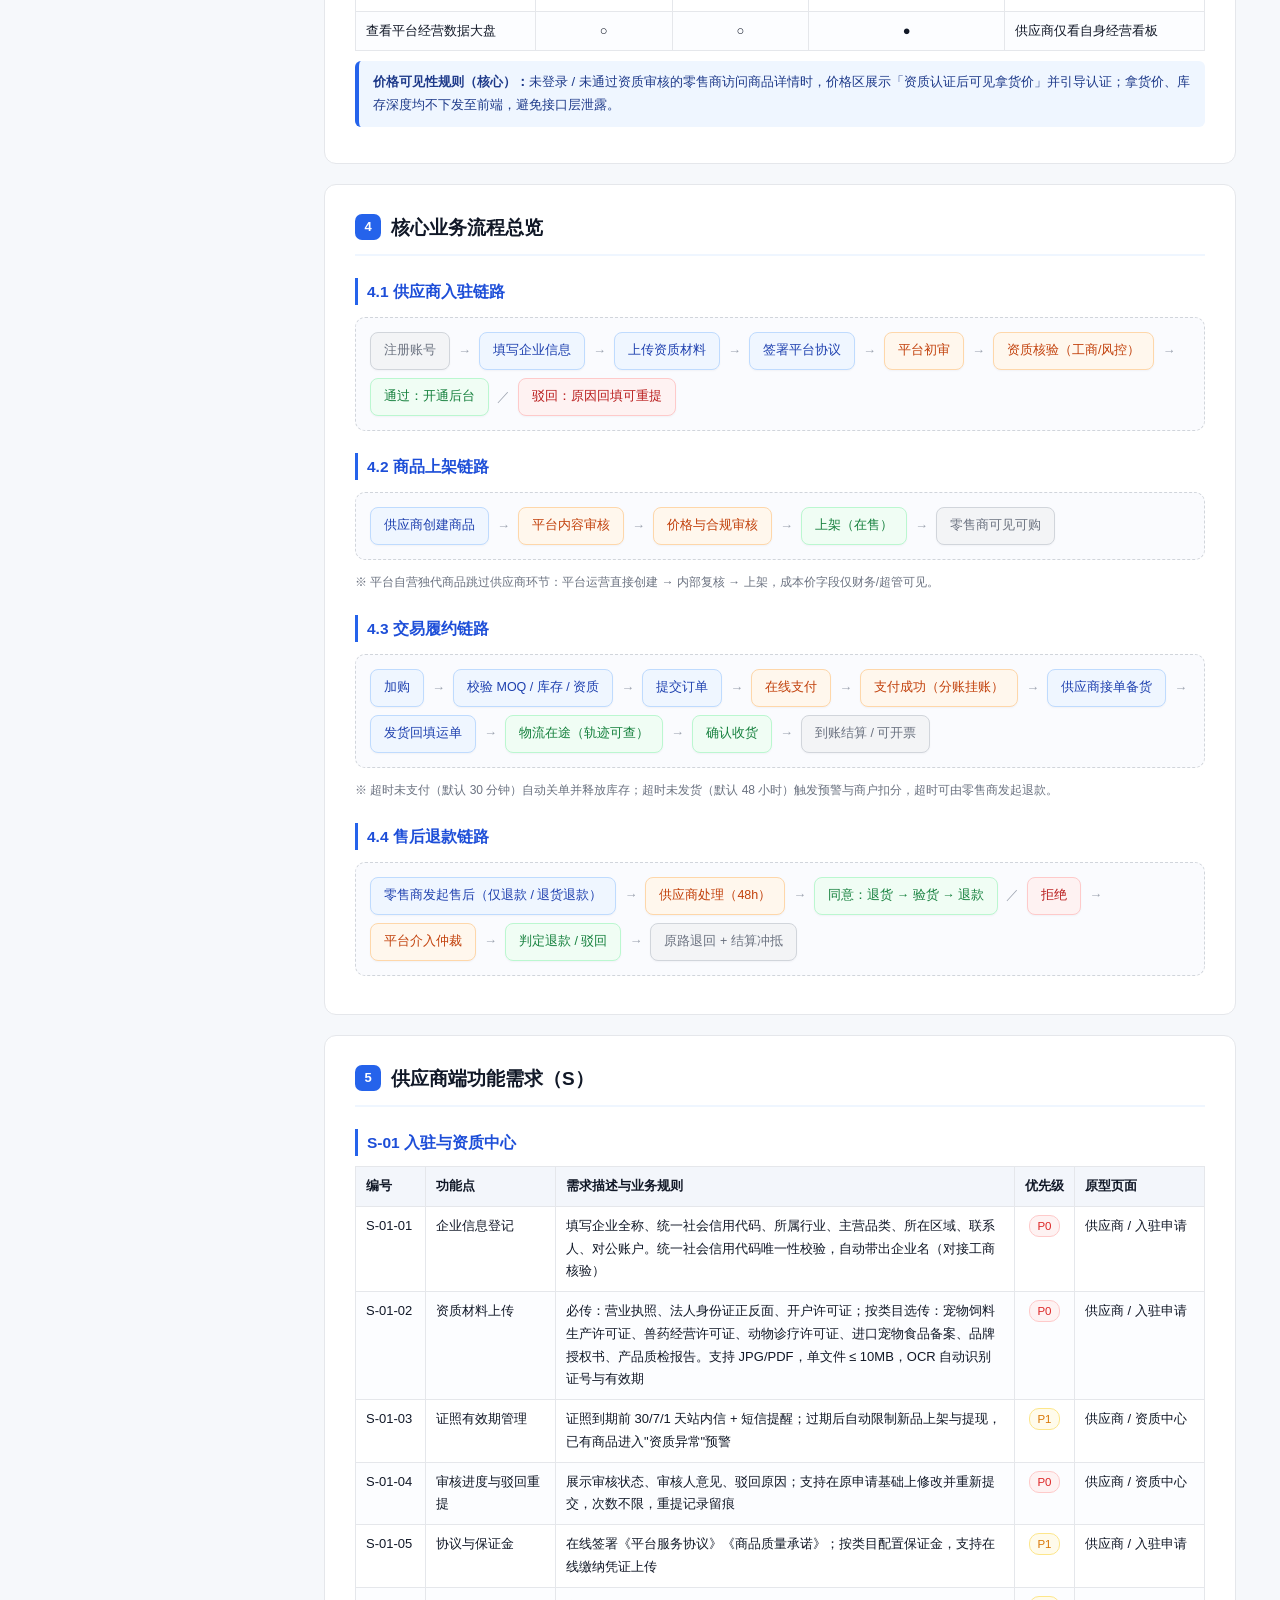
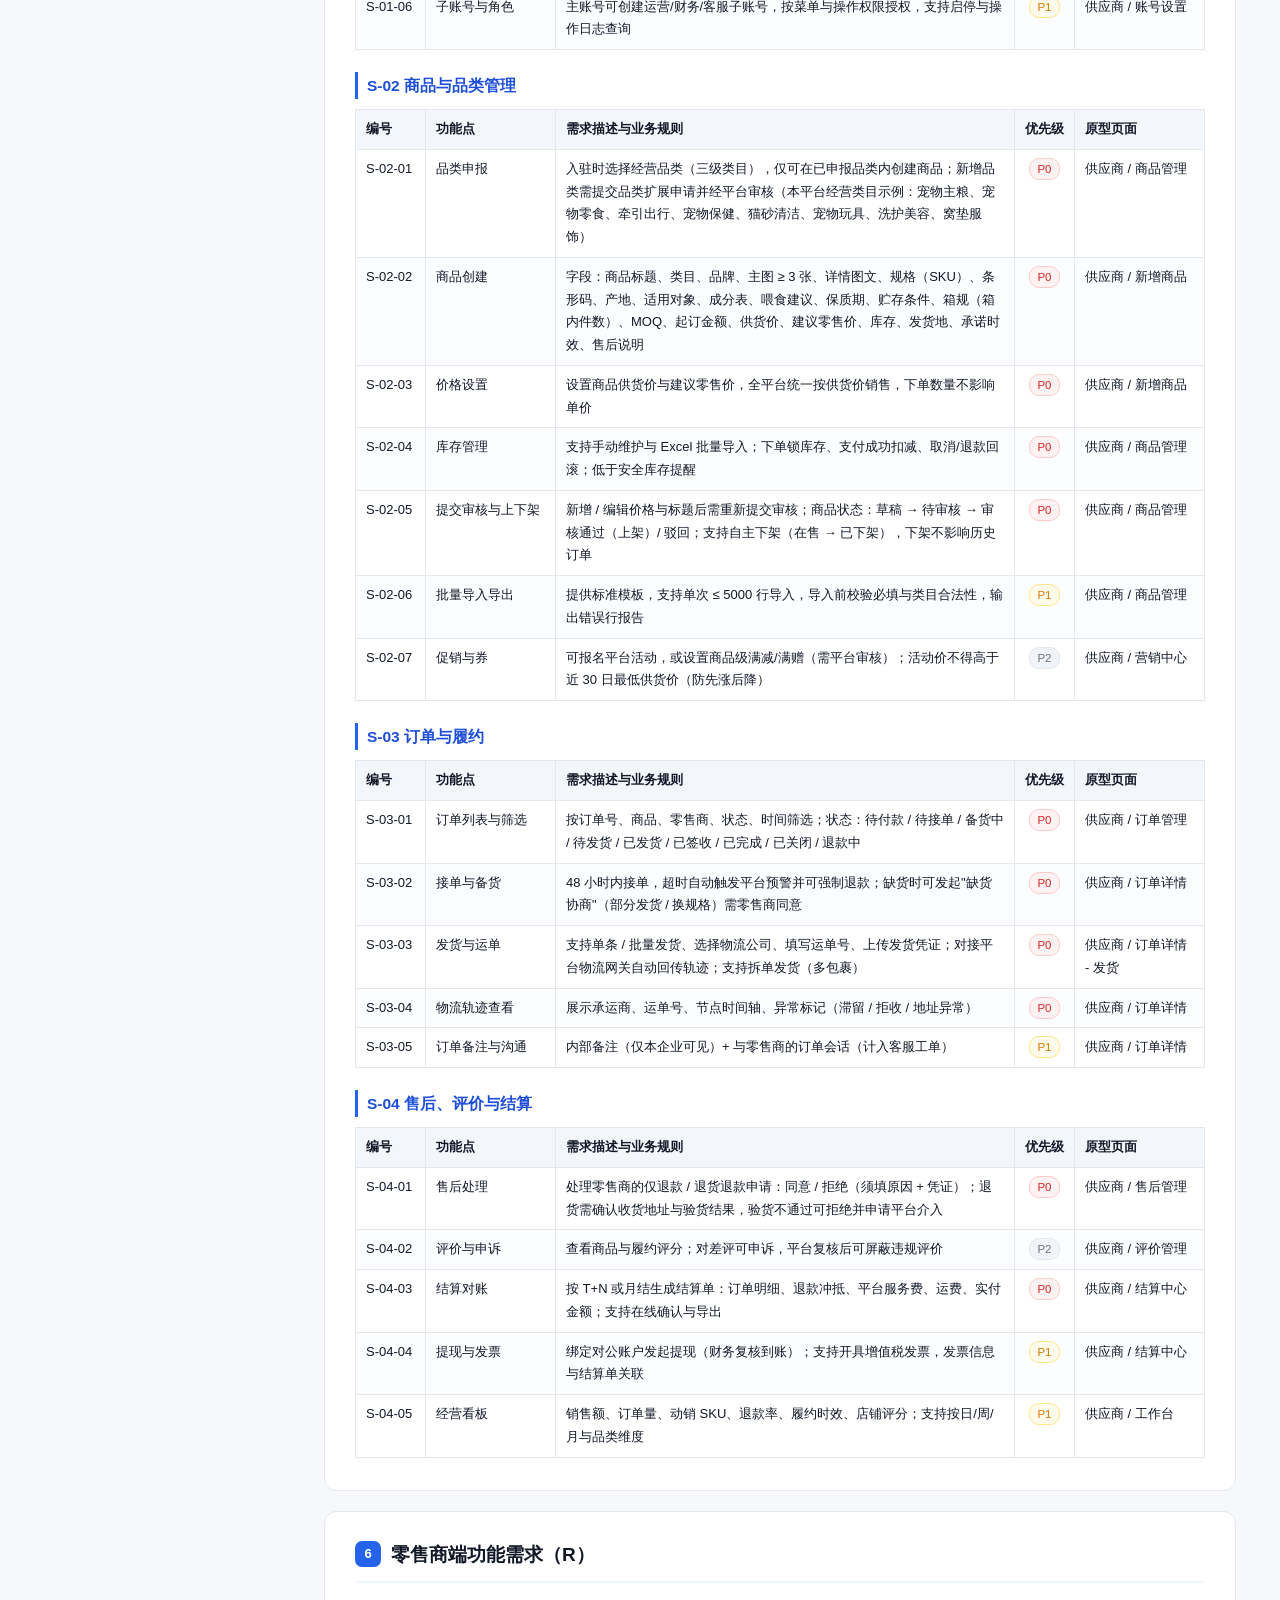
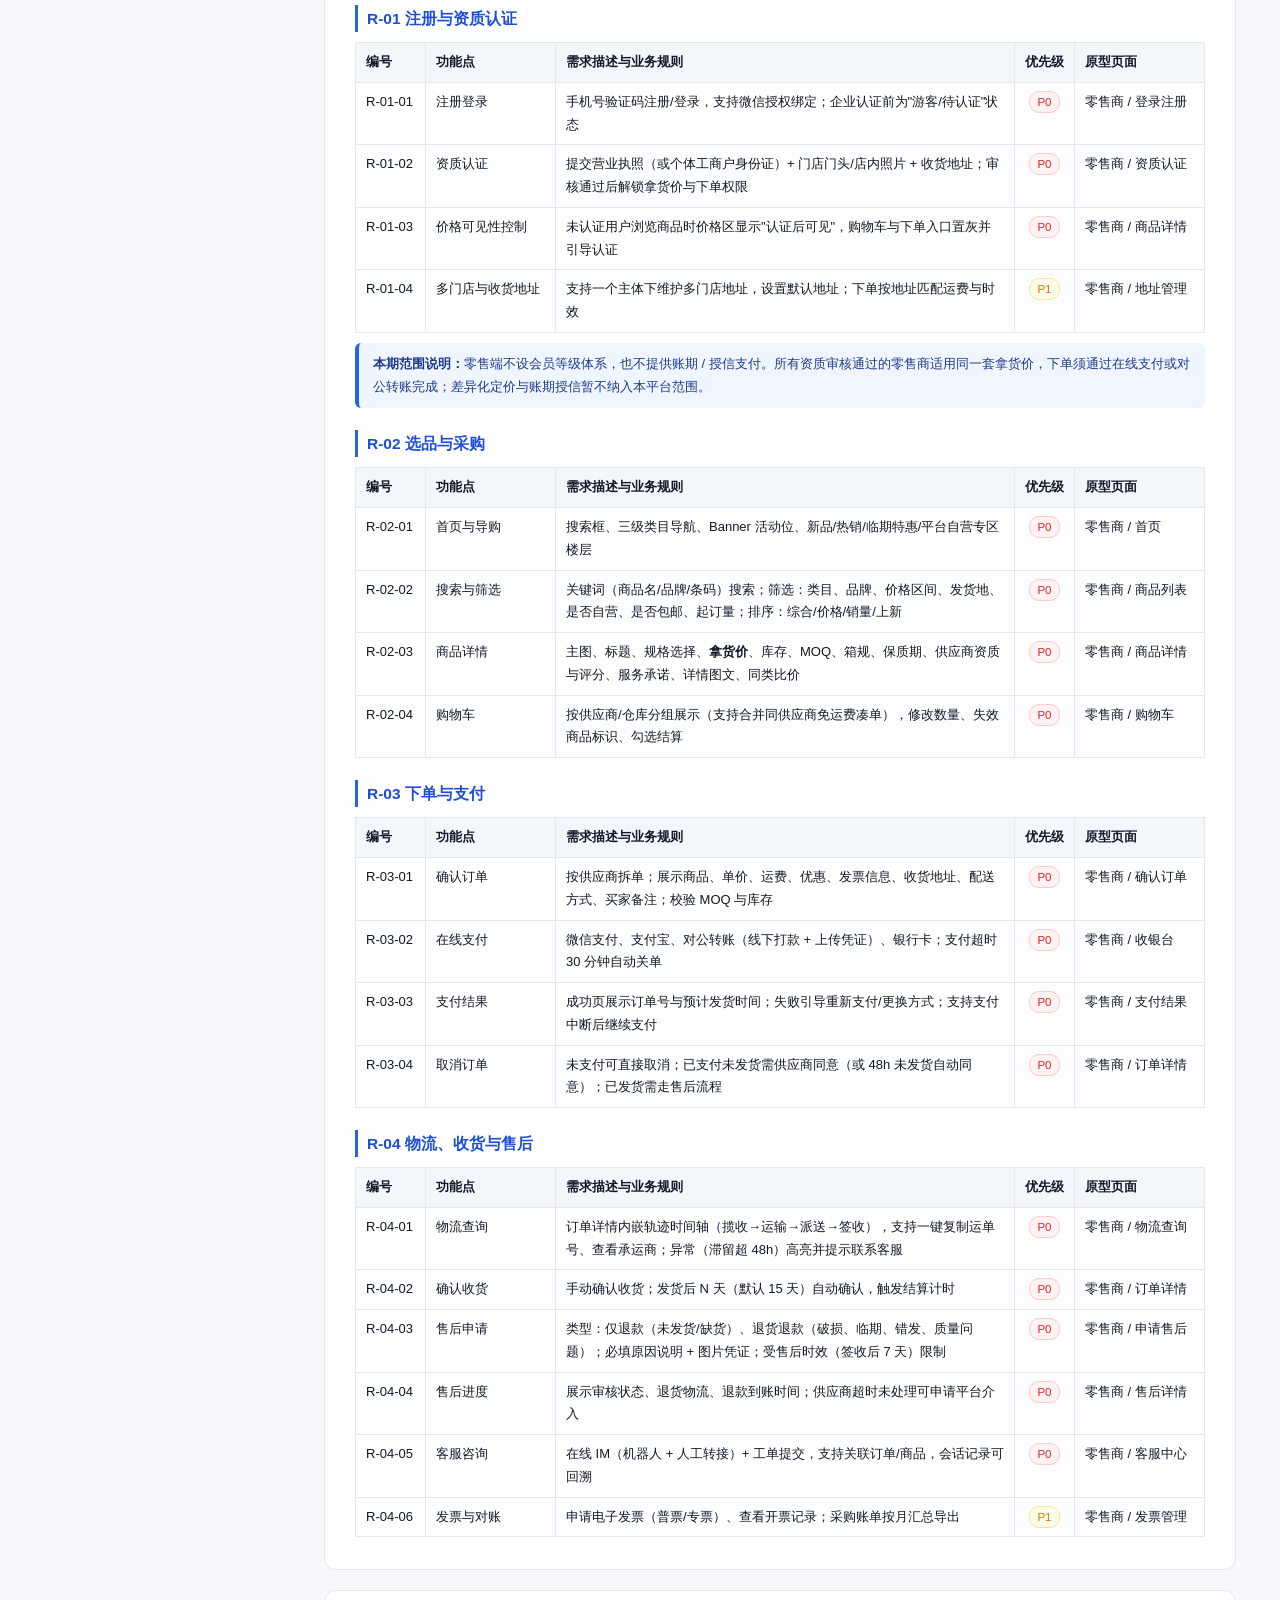
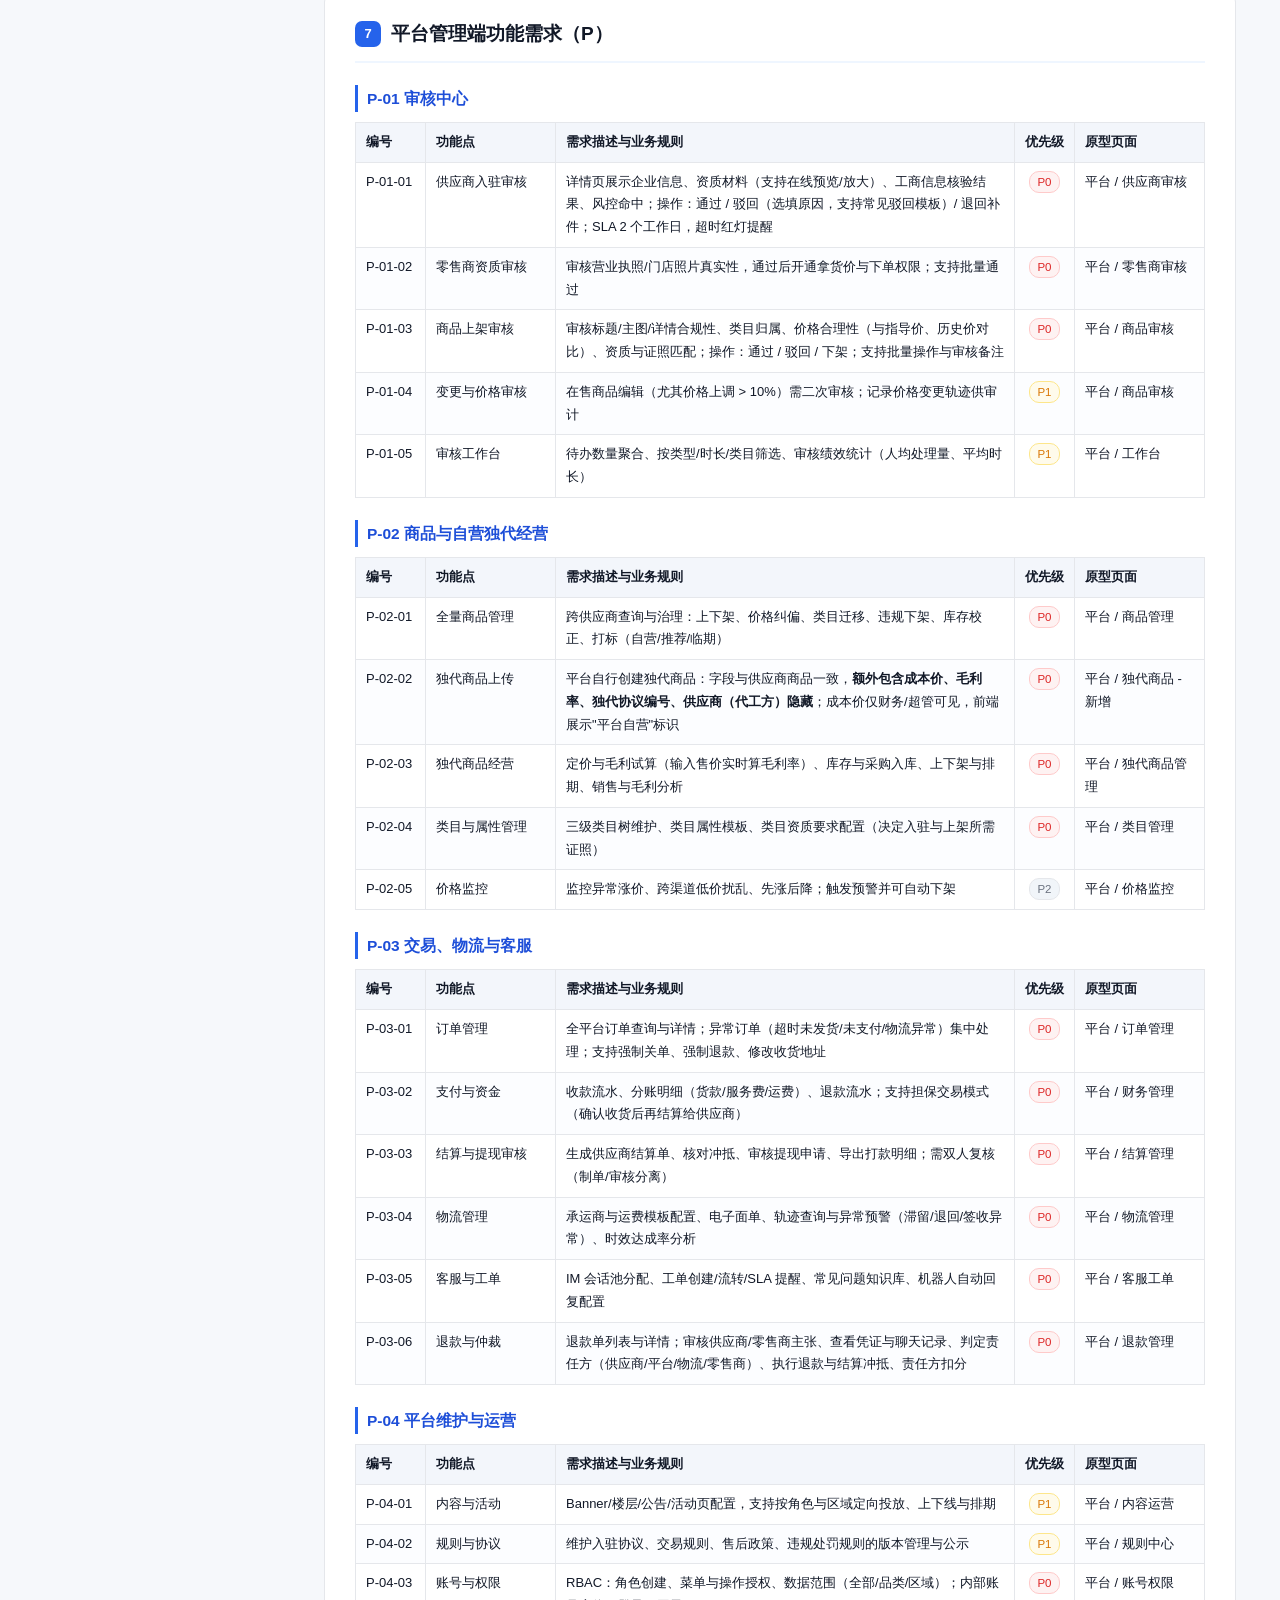
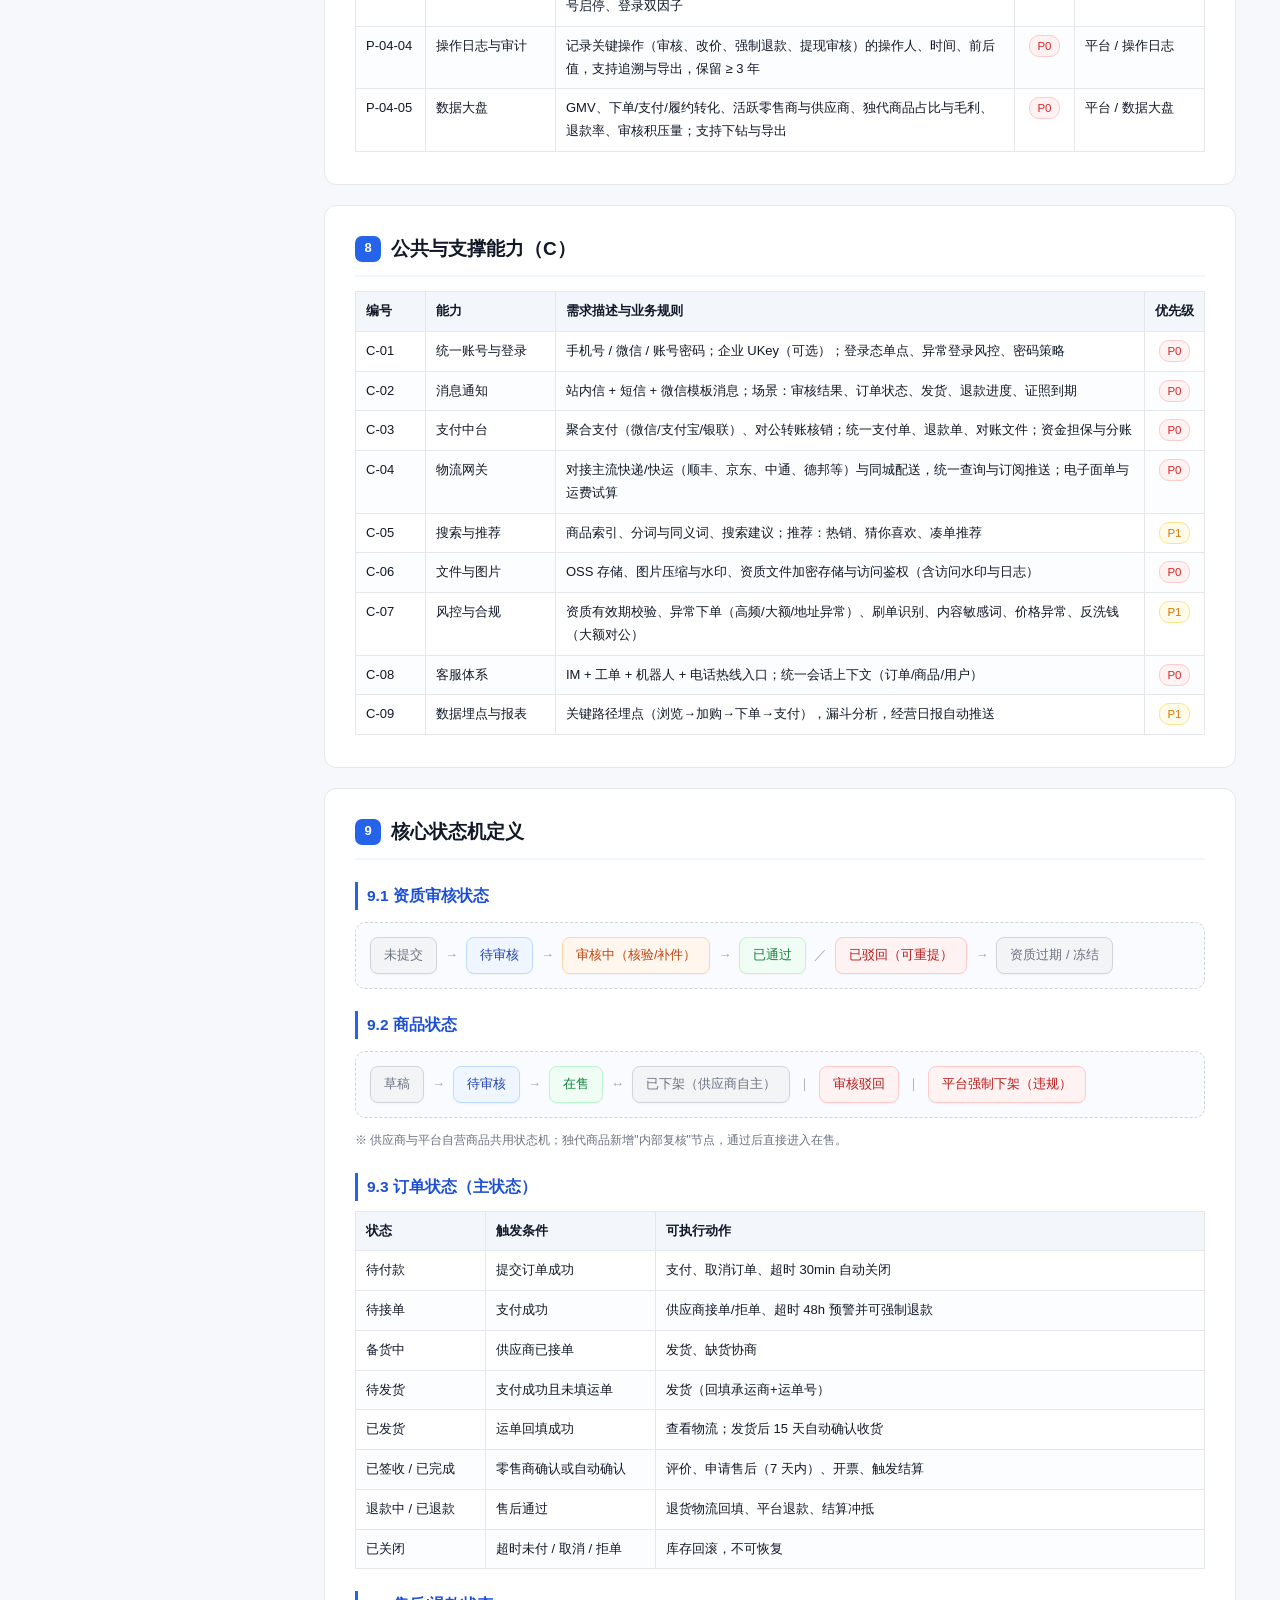
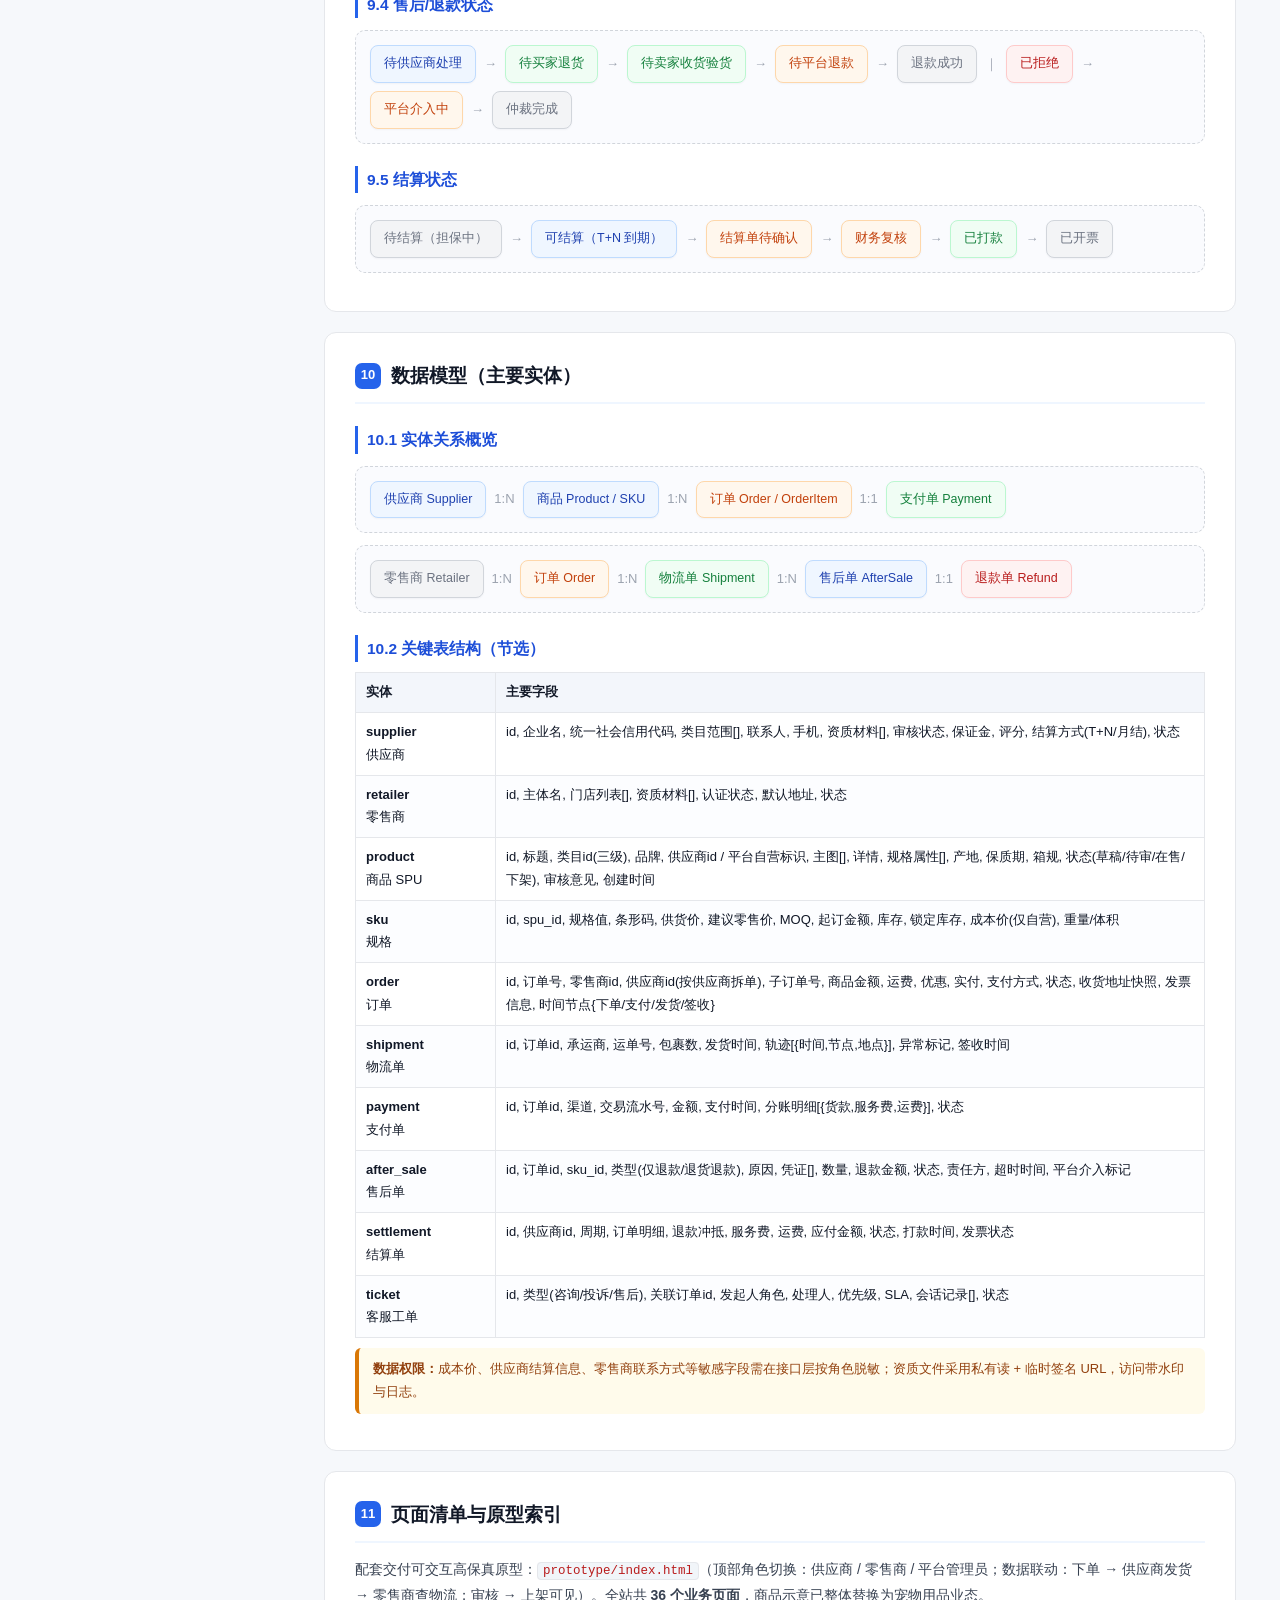
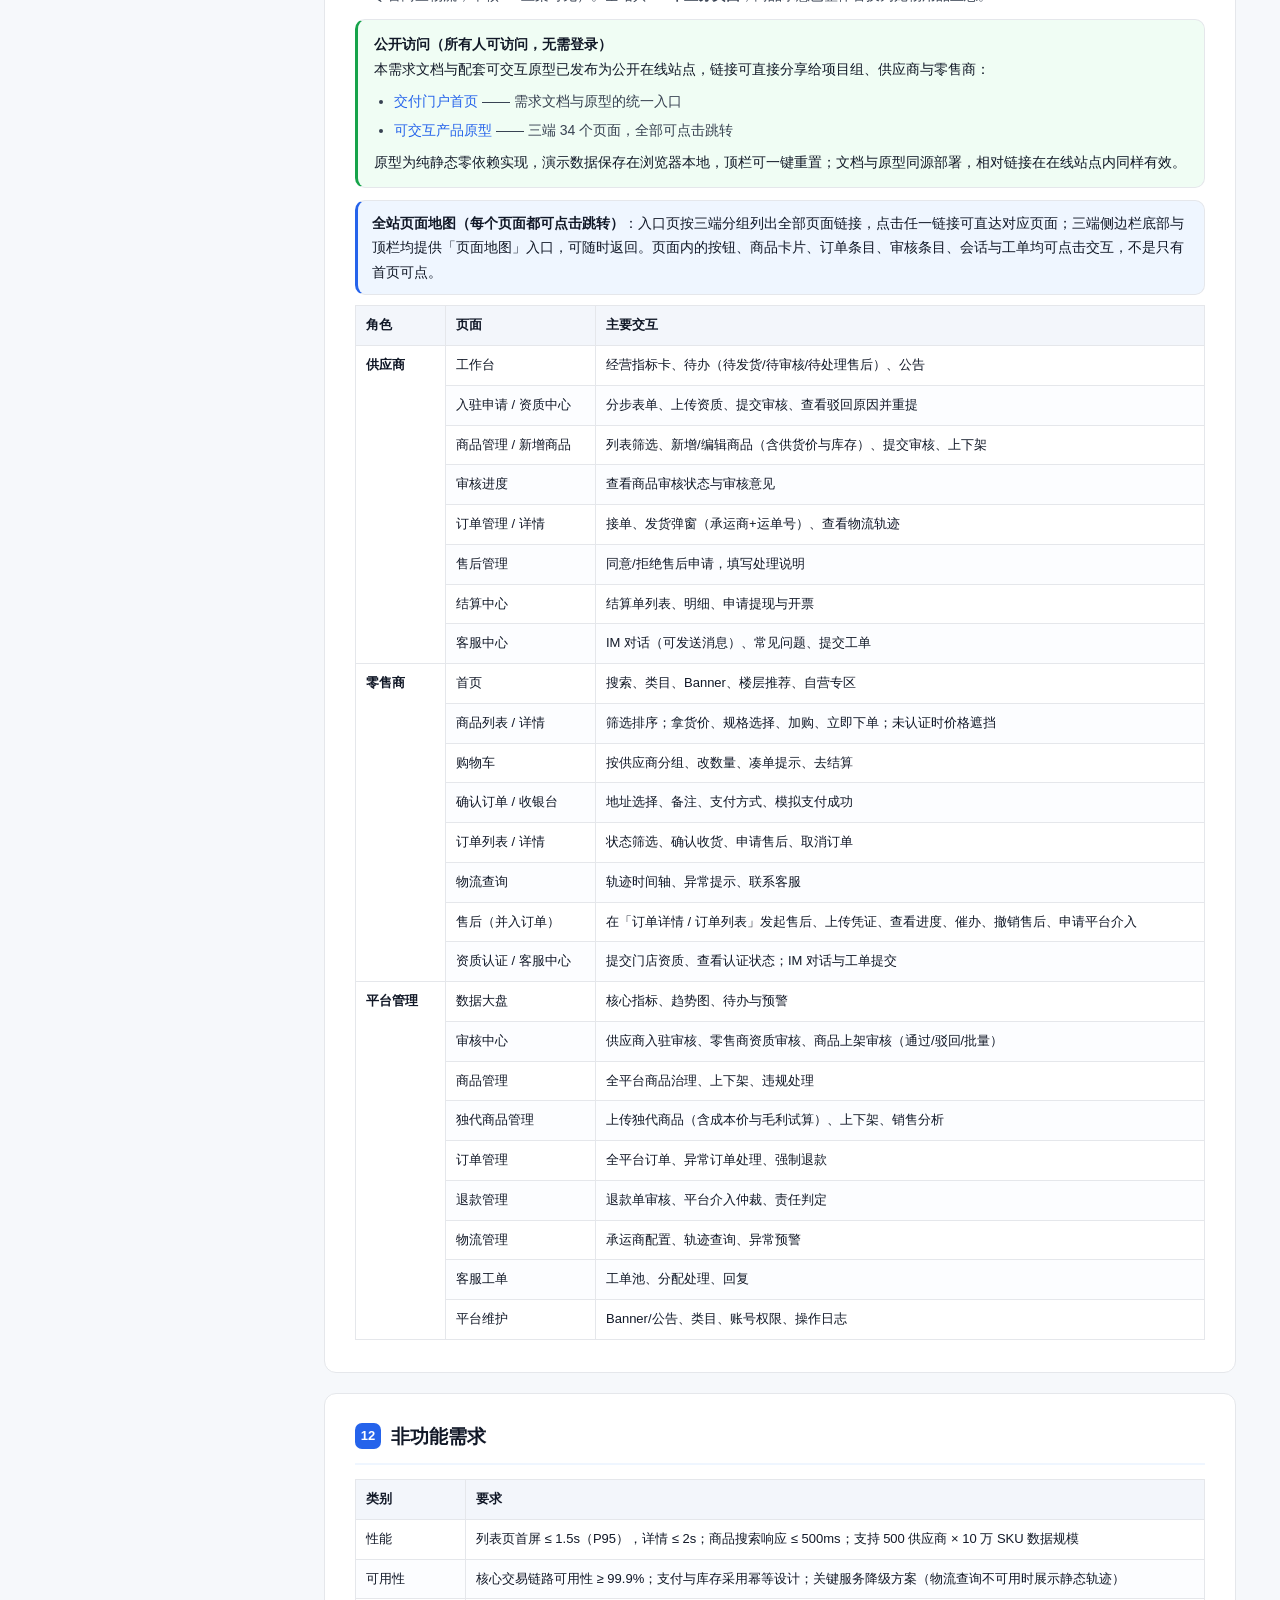
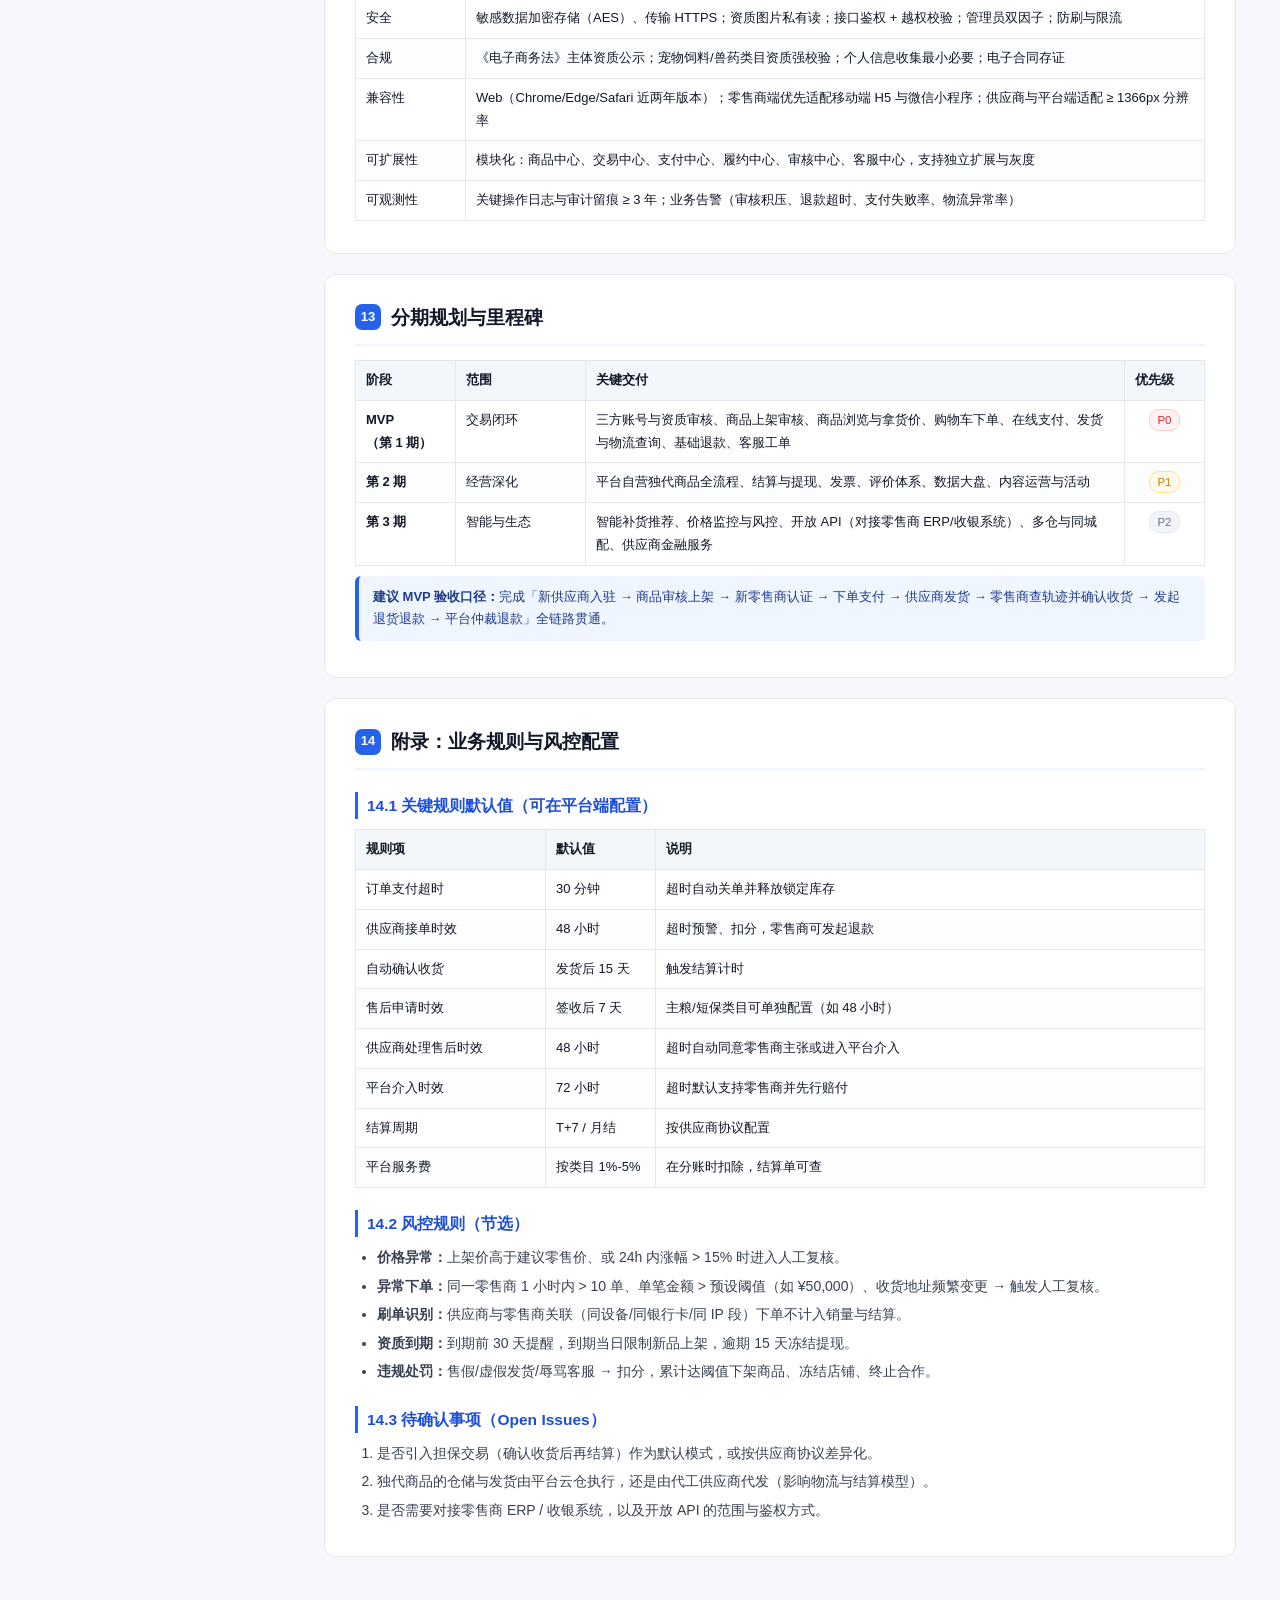
==== commit f320a43e: "docs: PRD 价格设置表述精简，彻底移除阶梯价措辞" ====
--- a/prd.html
+++ b/prd.html
@@ -309,7 +309,7 @@
   <tbody>
     <tr><td>S-02-01</td><td>品类申报</td><td>入驻时选择经营品类（三级类目），仅可在已申报品类内创建商品；新增品类需提交品类扩展申请并经平台审核（本平台经营类目示例：宠物主粮、宠物零食、牵引出行、宠物保健、猫砂清洁、宠物玩具、洗护美容、窝垫服饰）</td><td class="c"><span class="tag p0">P0</span></td><td>供应商 / 商品管理</td></tr>
     <tr><td>S-02-02</td><td>商品创建</td><td>字段：商品标题、类目、品牌、主图 ≥ 3 张、详情图文、规格（SKU）、条形码、产地、适用对象、成分表、喂食建议、保质期、贮存条件、箱规（箱内件数）、MOQ、起订金额、供货价、建议零售价、库存、发货地、承诺时效、售后说明</td><td class="c"><span class="tag p0">P0</span></td><td>供应商 / 新增商品</td></tr>
-    <tr><td>S-02-03</td><td>价格设置</td><td>设置商品供货价与建议零售价，全平台统一按供货价销售（本期不设阶梯价 / 多档定价），下单数量不影响单价</td><td class="c"><span class="tag p0">P0</span></td><td>供应商 / 新增商品</td></tr>
+    <tr><td>S-02-03</td><td>价格设置</td><td>设置商品供货价与建议零售价，全平台统一按供货价销售，下单数量不影响单价</td><td class="c"><span class="tag p0">P0</span></td><td>供应商 / 新增商品</td></tr>
     <tr><td>S-02-04</td><td>库存管理</td><td>支持手动维护与 Excel 批量导入；下单锁库存、支付成功扣减、取消/退款回滚；低于安全库存提醒</td><td class="c"><span class="tag p0">P0</span></td><td>供应商 / 商品管理</td></tr>
     <tr><td>S-02-05</td><td>提交审核与上下架</td><td>新增 / 编辑价格与标题后需重新提交审核；商品状态：草稿 → 待审核 → 审核通过（上架）/ 驳回；支持自主下架（在售 → 已下架），下架不影响历史订单</td><td class="c"><span class="tag p0">P0</span></td><td>供应商 / 商品管理</td></tr>
     <tr><td>S-02-06</td><td>批量导入导出</td><td>提供标准模板，支持单次 ≤ 5000 行导入，导入前校验必填与类目合法性，输出错误行报告</td><td class="c"><span class="tag p1">P1</span></td><td>供应商 / 商品管理</td></tr>
